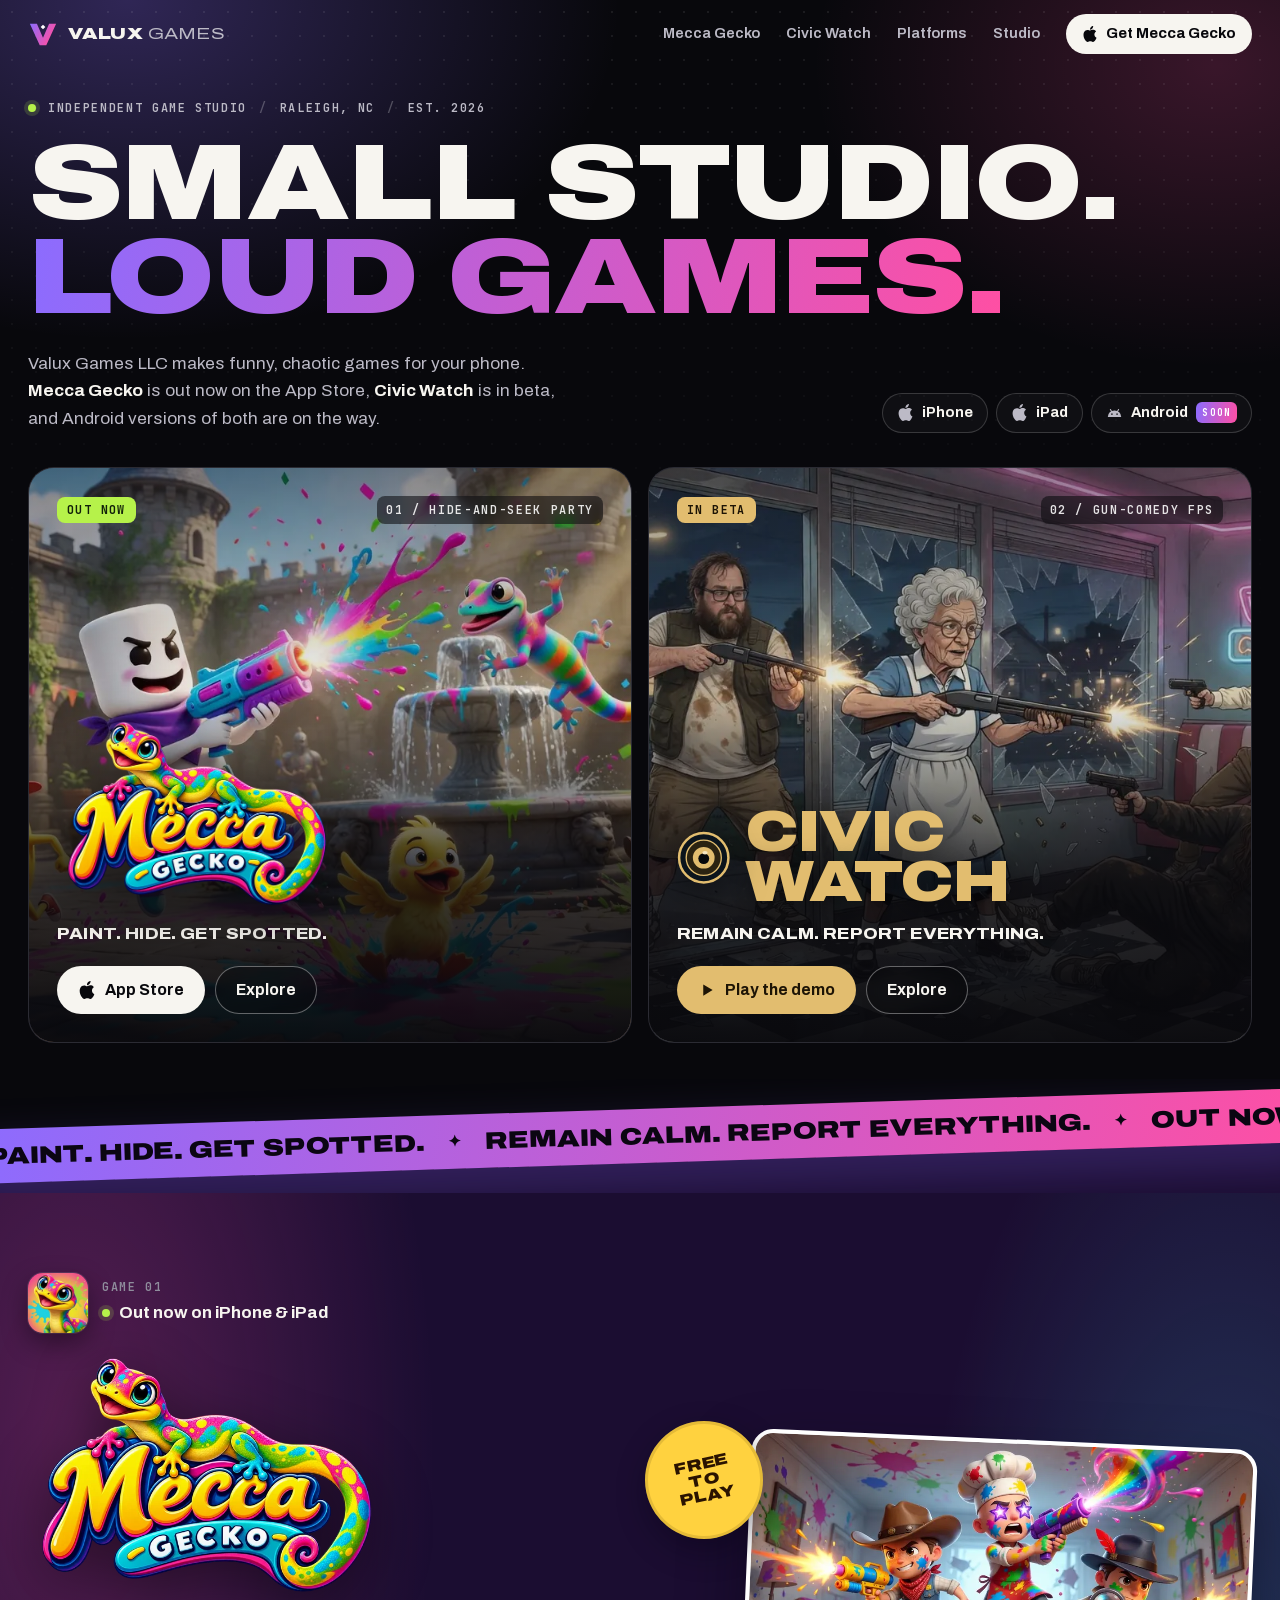
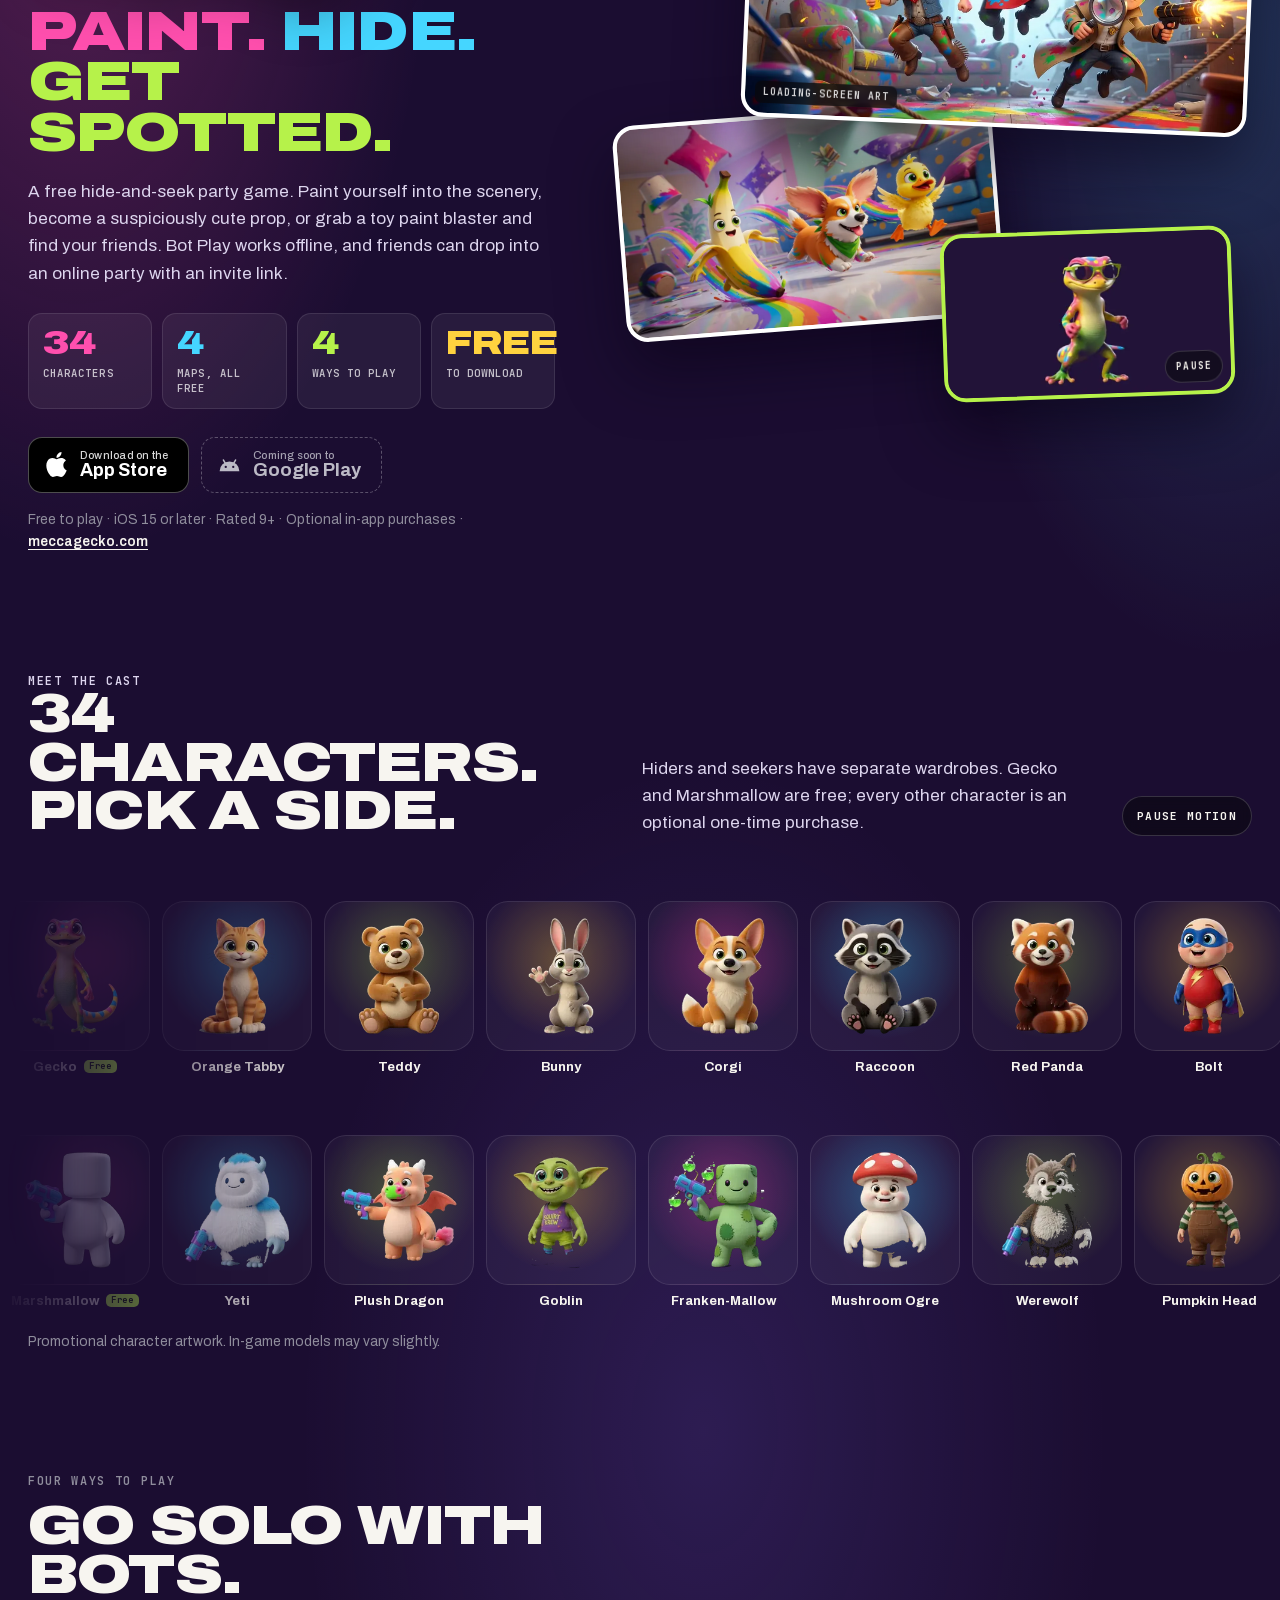
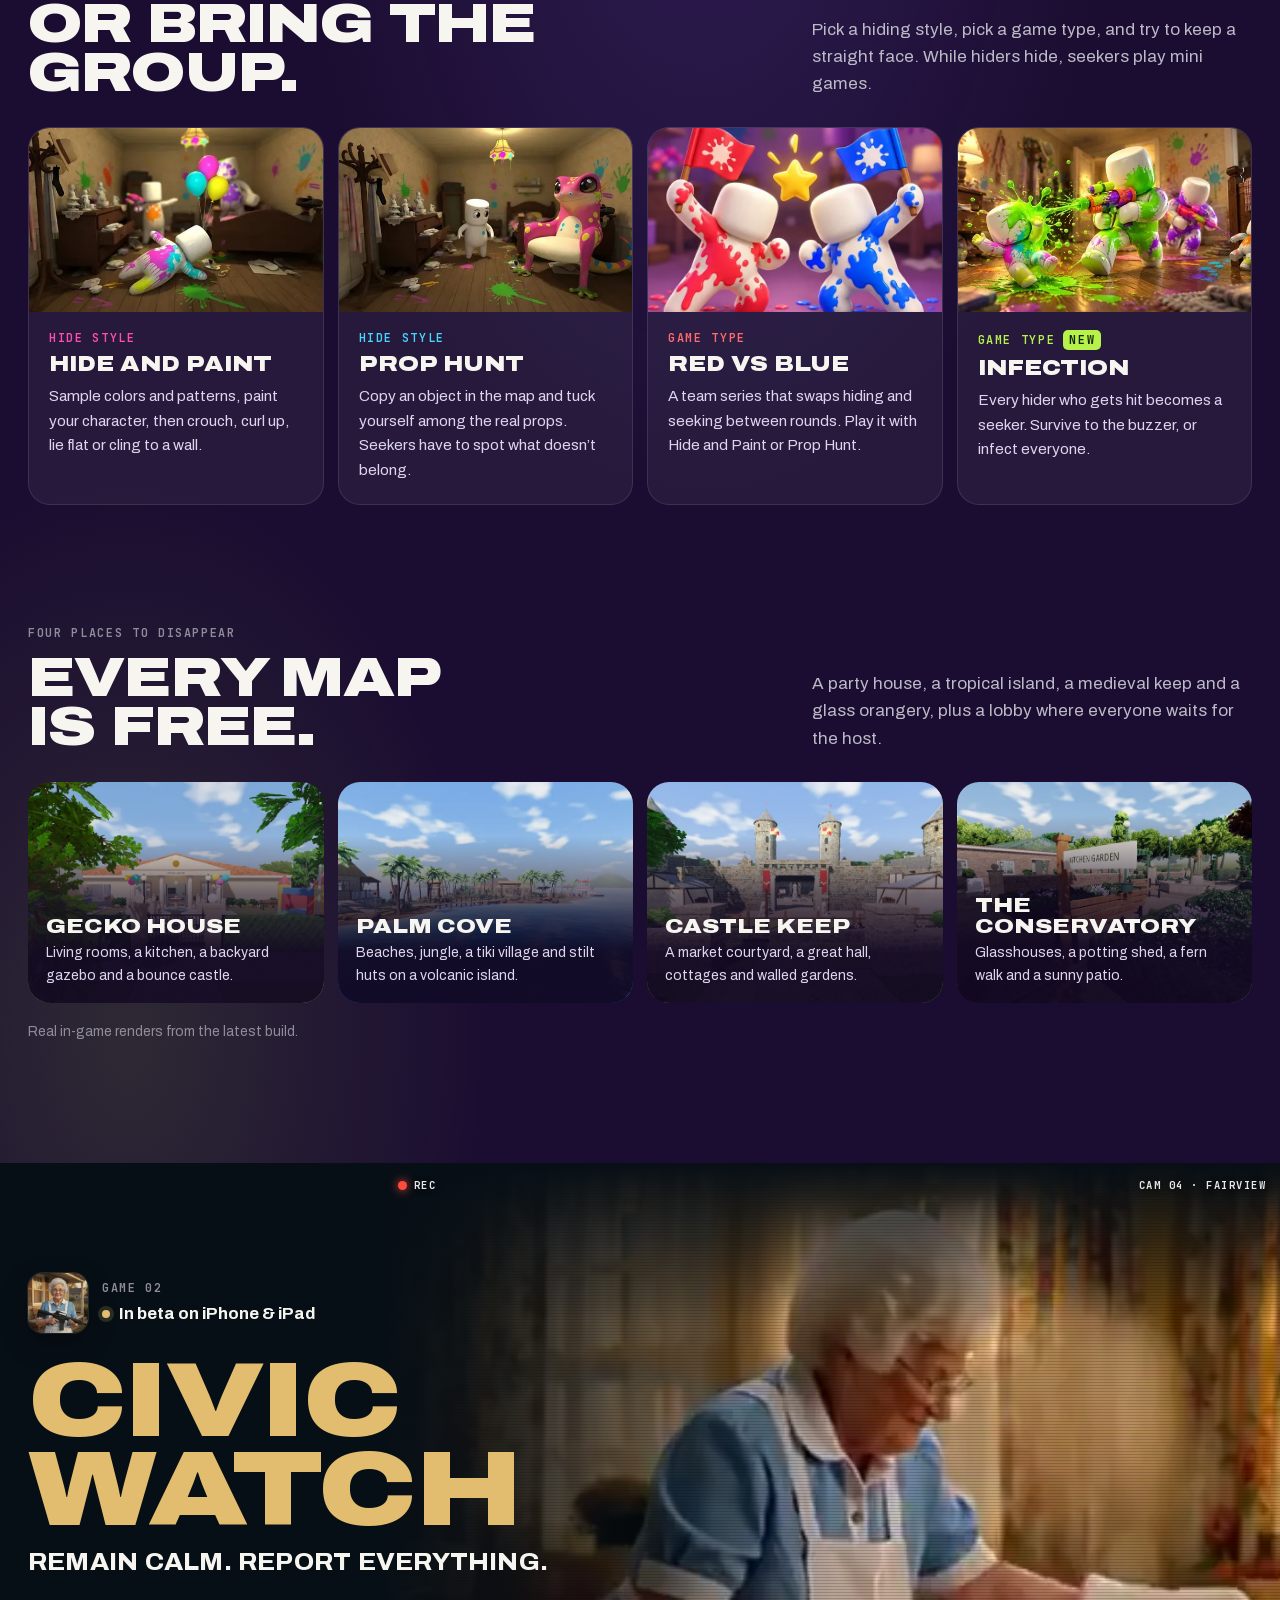
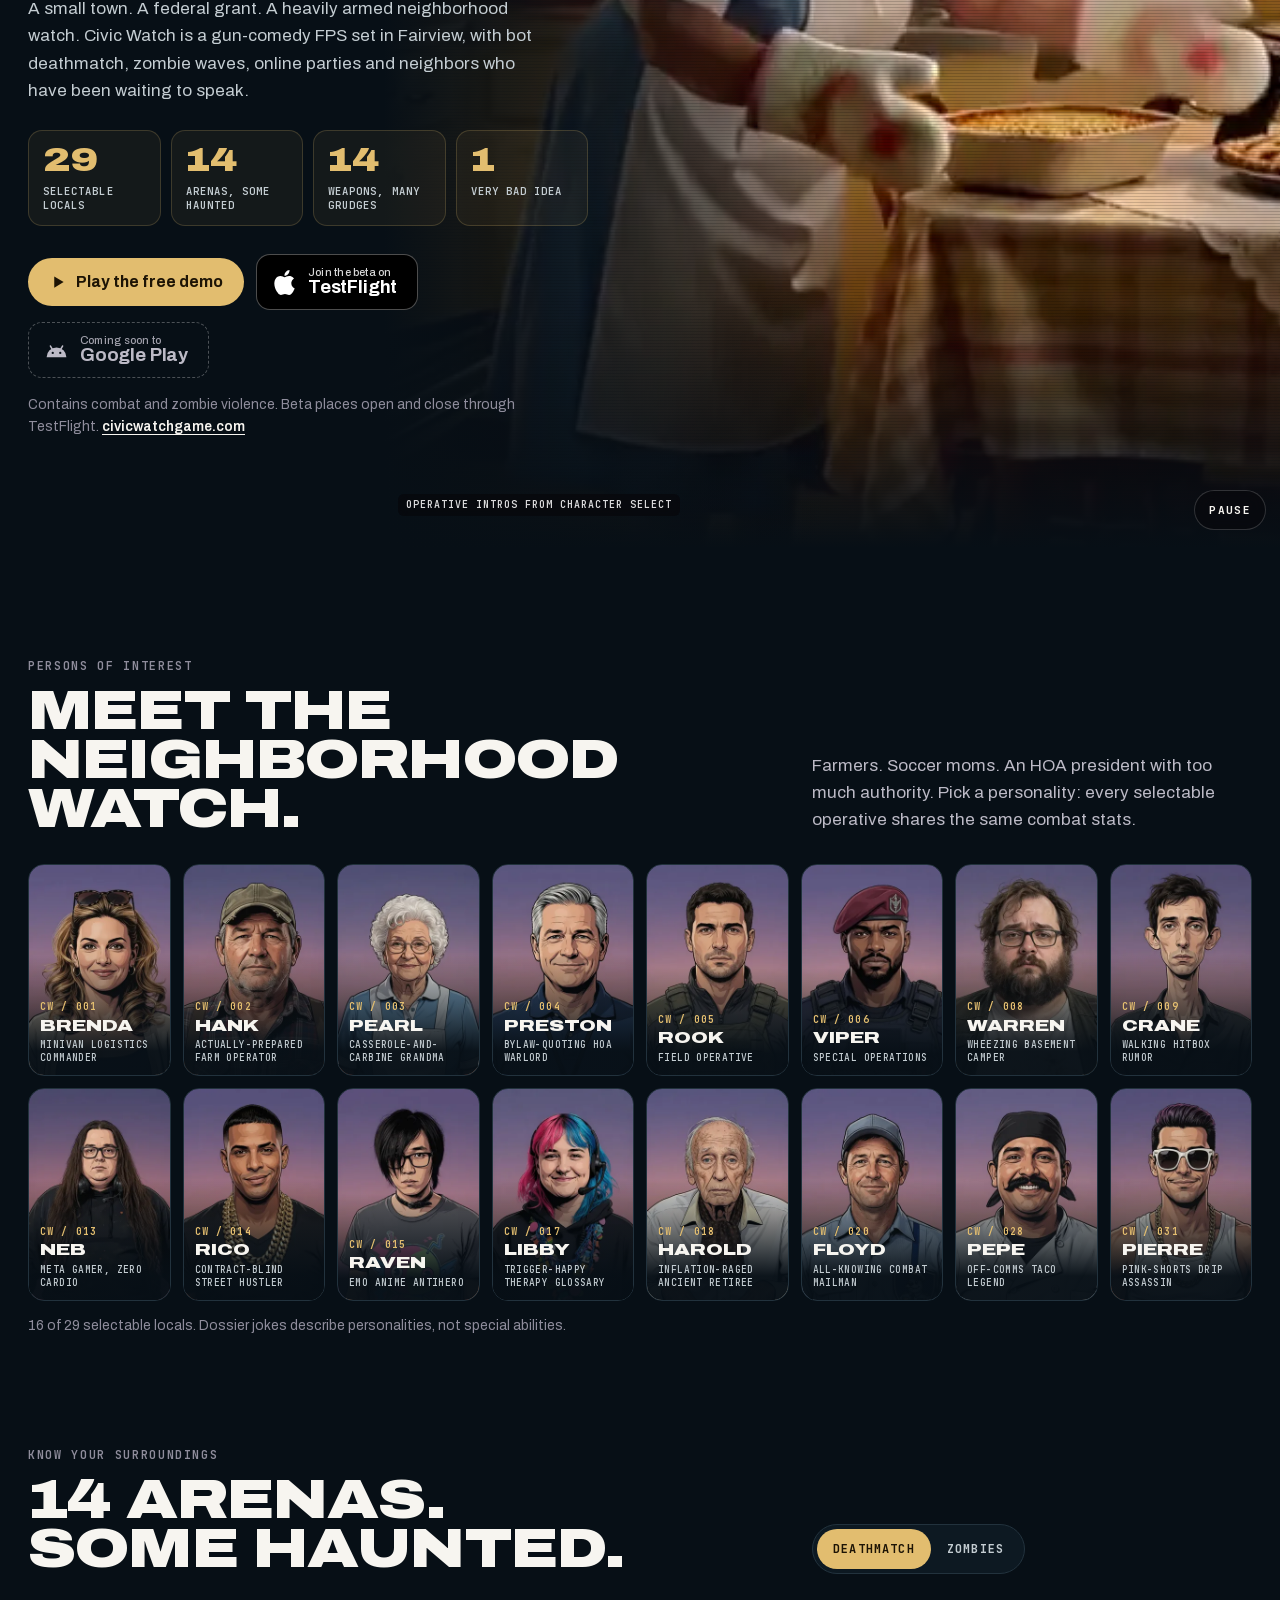
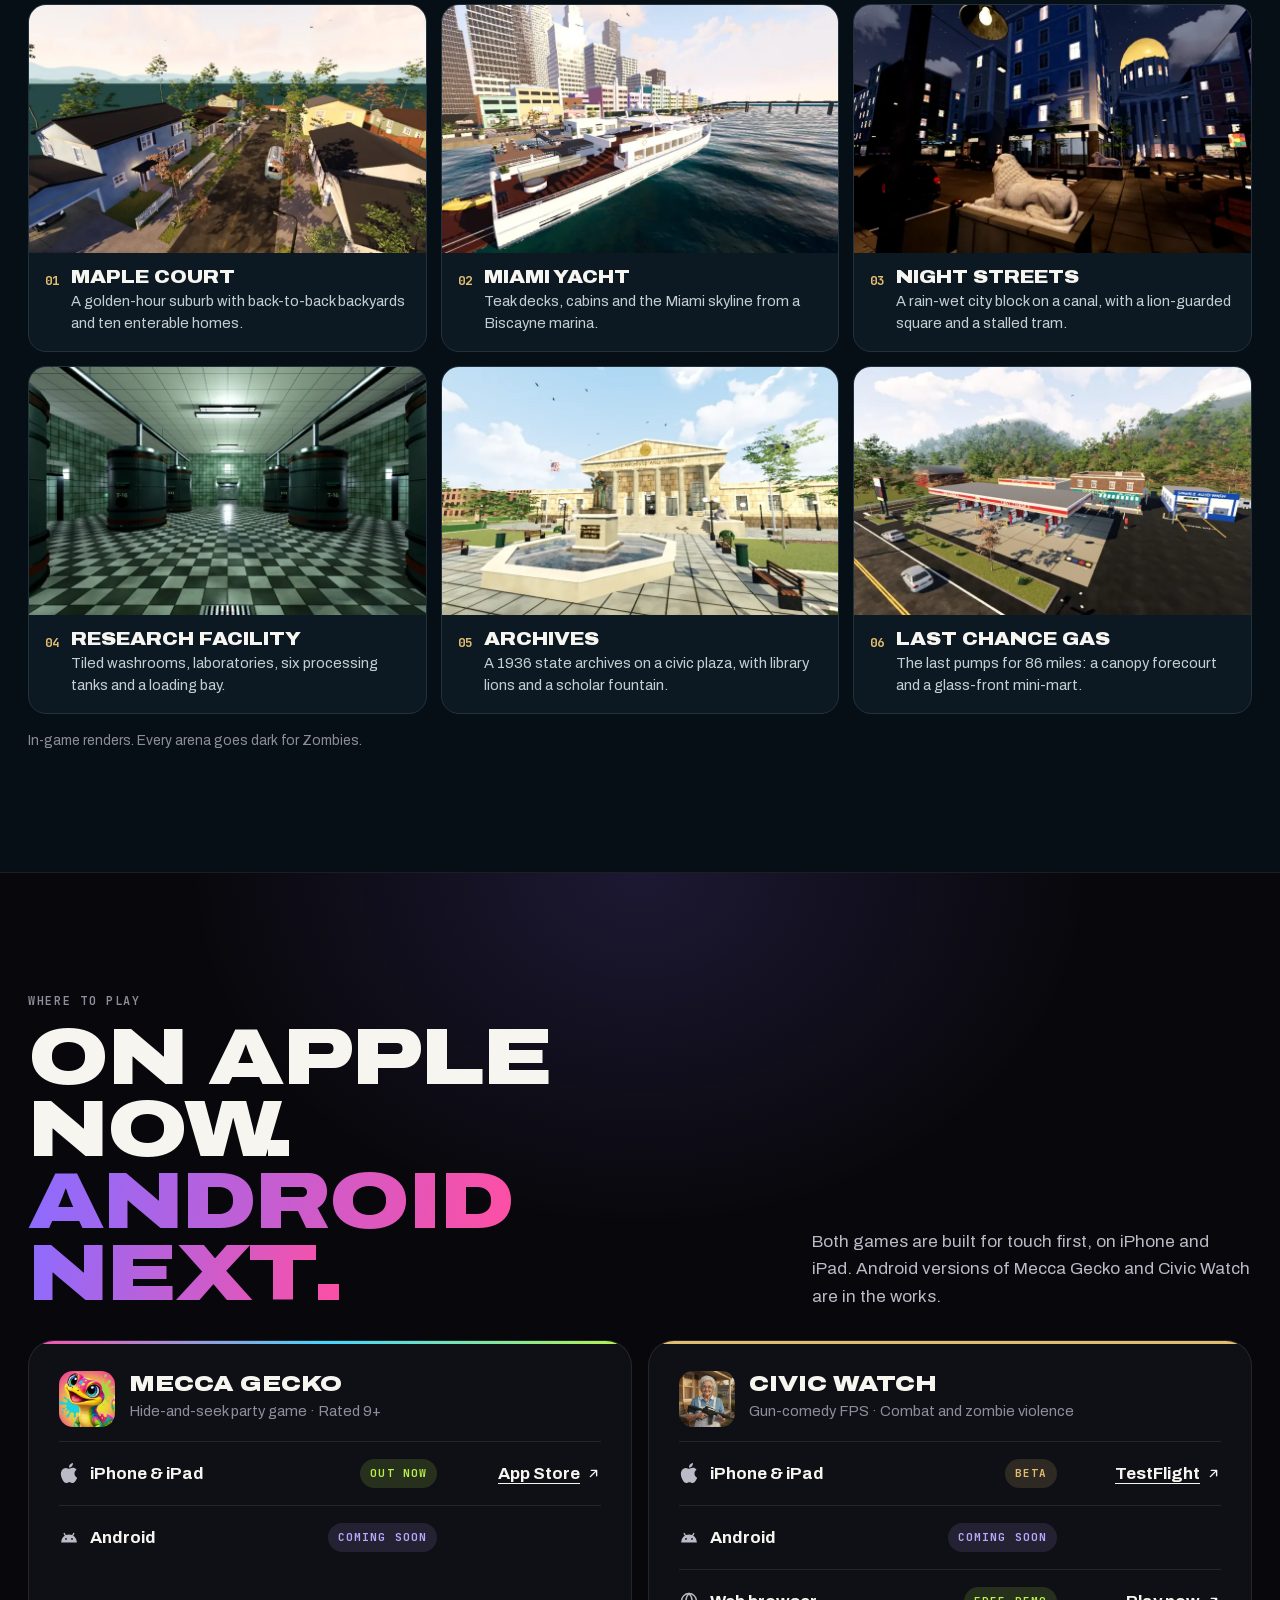
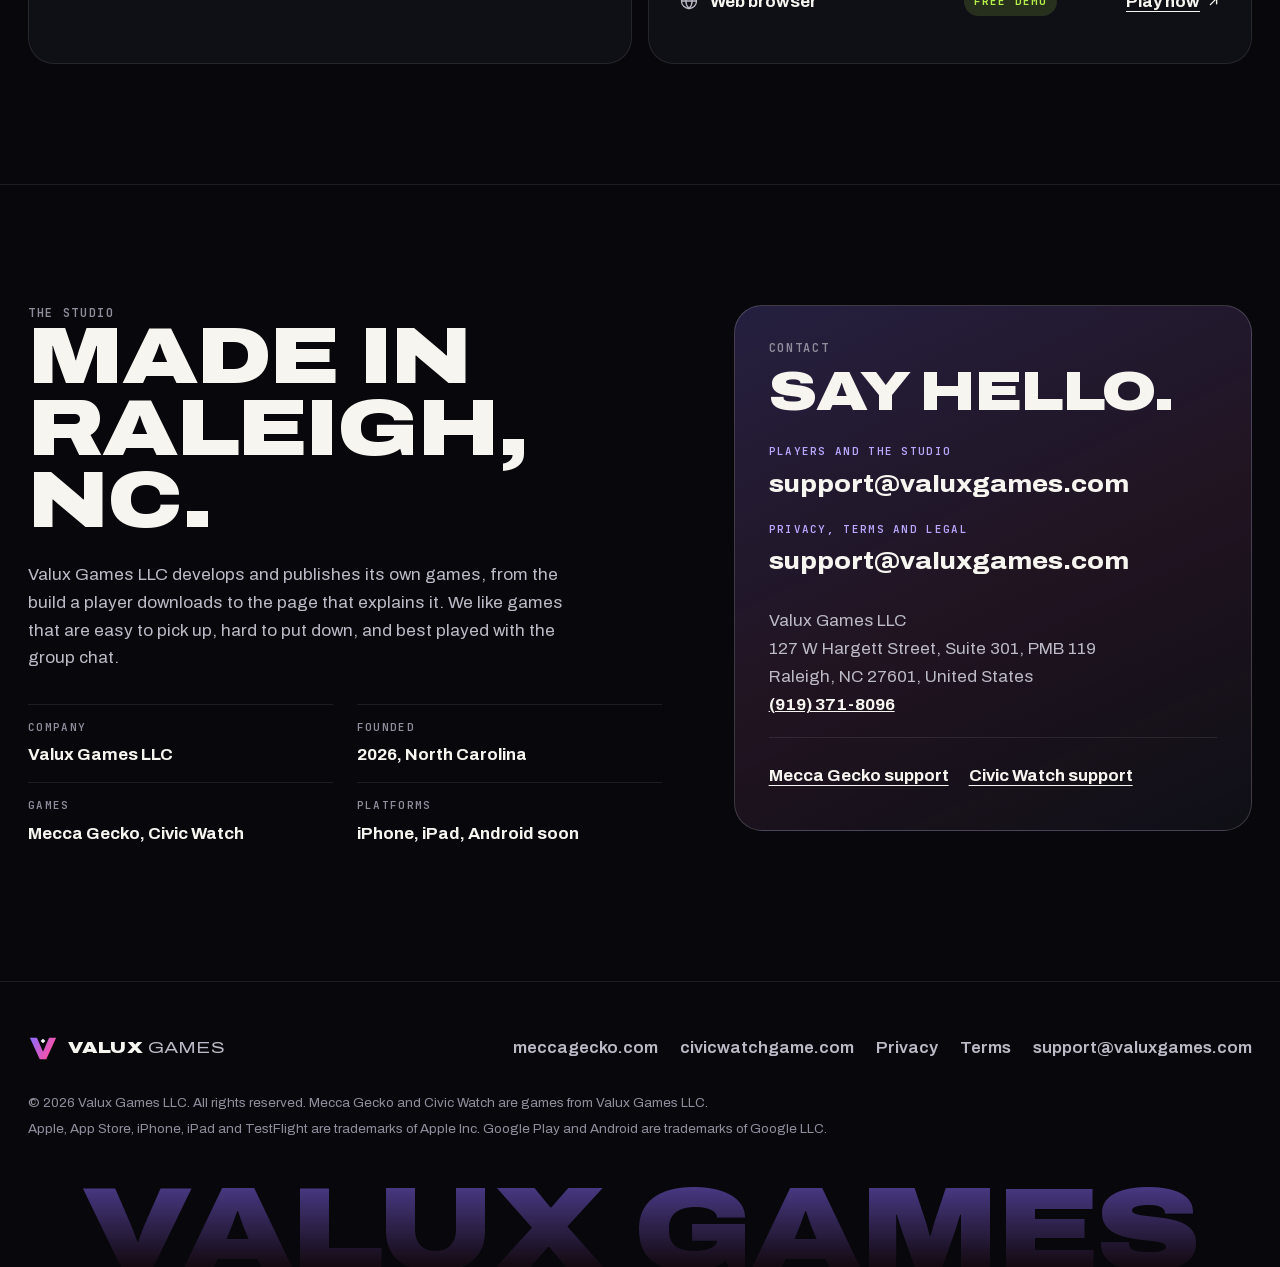
==== index.html @ 7c9d28bb "Add Google Analytics and update the privacy notice. Every page loads the Google tag (G-8QK7CXD707) n" ====
<!DOCTYPE html>
<html lang="en">
<head>
  <meta charset="utf-8">
  <!-- Google tag (gtag.js) -->
  <script async src="https://www.googletagmanager.com/gtag/js?id=G-8QK7CXD707"></script>
  <script>
    window.dataLayer = window.dataLayer || [];
    function gtag(){dataLayer.push(arguments);}
    gtag('js', new Date());

    gtag('config', 'G-8QK7CXD707');
  </script>
  <meta name="viewport" content="width=device-width, initial-scale=1, viewport-fit=cover">
  <meta name="theme-color" content="#08080c">
  <meta name="color-scheme" content="dark">
  <title>Valux Games — Independent mobile game studio</title>
  <meta name="description" content="Valux Games LLC is an independent mobile game studio in Raleigh, North Carolina. Mecca Gecko is out now on the App Store, Civic Watch is in beta, and Android versions are on the way.">
  <link rel="canonical" href="https://valuxgames.com/">
  <link rel="icon" href="favicon.svg" type="image/svg+xml">
  <link rel="icon" href="icon.png" type="image/png" sizes="32x32">
  <link rel="apple-touch-icon" href="apple-touch-icon.png">
  <link rel="preload" href="assets/fonts/archivo-var.woff2" as="font" type="font/woff2" crossorigin>
  <link rel="preload" href="assets/mecca/key.webp" as="image">
  <link rel="preload" href="assets/civic/key.webp" as="image">
  <link rel="stylesheet" href="css/site.css?v=20260930">
  <meta property="og:type" content="website">
  <meta property="og:site_name" content="Valux Games">
  <meta property="og:title" content="Valux Games — Small studio. Loud games.">
  <meta property="og:description" content="The studio behind Mecca Gecko and Civic Watch. Independent, based in Raleigh, North Carolina.">
  <meta property="og:url" content="https://valuxgames.com/">
  <meta property="og:image" content="https://valuxgames.com/assets/og.jpg">
  <meta property="og:image:width" content="1200">
  <meta property="og:image:height" content="630">
  <meta name="twitter:card" content="summary_large_image">
  <script type="application/ld+json">
  {
    "@context": "https://schema.org",
    "@graph": [
      {
        "@type": "Organization",
        "@id": "https://valuxgames.com/#studio",
        "name": "Valux Games LLC",
        "alternateName": "Valux Games",
        "url": "https://valuxgames.com/",
        "logo": "https://valuxgames.com/assets/icon-512.png",
        "foundingDate": "2026",
        "telephone": "+1-919-371-8096",
        "email": "support@valuxgames.com",
        "contactPoint": [
          {
            "@type": "ContactPoint",
            "contactType": "customer support",
            "email": "support@valuxgames.com",
            "url": "https://valuxgames.com/#contact"
          },
          {
            "@type": "ContactPoint",
            "contactType": "legal",
            "email": "support@valuxgames.com",
            "url": "https://valuxgames.com/privacy.html"
          }
        ],
        "address": {
          "@type": "PostalAddress",
          "streetAddress": "127 W Hargett St, Ste 301, PMB 119",
          "addressLocality": "Raleigh",
          "addressRegion": "NC",
          "postalCode": "27601",
          "addressCountry": "US"
        }
      },
      {
        "@type": "VideoGame",
        "name": "Mecca Gecko",
        "url": "https://www.meccagecko.com/",
        "sameAs": "https://apps.apple.com/us/app/mecca-gecko/id6801449754",
        "image": "https://valuxgames.com/assets/mecca/key.webp",
        "author": { "@id": "https://valuxgames.com/#studio" },
        "publisher": { "@id": "https://valuxgames.com/#studio" },
        "gamePlatform": "iOS",
        "contentRating": "9+"
      },
      {
        "@type": "VideoGame",
        "name": "Civic Watch",
        "url": "https://civicwatchgame.com/",
        "image": "https://valuxgames.com/assets/civic/key.webp",
        "author": { "@id": "https://valuxgames.com/#studio" },
        "publisher": { "@id": "https://valuxgames.com/#studio" },
        "gamePlatform": ["Web Browser", "iOS"]
      }
    ]
  }
  </script>
  <script>document.documentElement.classList.add("js")</script>
</head>
<body>
  <svg class="icon-sprite" aria-hidden="true" focusable="false">
    <defs>
      <linearGradient id="vx-grad" x1="0" y1="0" x2="1" y2=".45">
        <stop offset="0" stop-color="#8b6cff"/>
        <stop offset="1" stop-color="#ff4fa3"/>
      </linearGradient>
    </defs>
    <symbol id="i-valux" viewBox="0 0 64 64">
      <path d="M4 10h15l13 30 13-30h15L39 56H25z" fill="url(#vx-grad)"/>
      <path d="M32 12l5 5-5 5-5-5z" fill="#fff"/>
    </symbol>
    <symbol id="i-civic" viewBox="0 0 64 64">
      <circle cx="32" cy="32" r="29.5" fill="#0b141c" stroke="#e2bd6f" stroke-width="3"/>
      <circle cx="32" cy="32" r="21" fill="#2b2311" stroke="#e2bd6f" stroke-width="1.6"/>
      <circle cx="32" cy="32" r="13" fill="#e2bd6f"/>
      <circle cx="32" cy="33" r="6.5" fill="#05080b"/>
      <ellipse cx="33.5" cy="26" rx="3.2" ry="2.1" fill="#f6e7c1"/>
    </symbol>
    <symbol id="i-apple" viewBox="0 0 24 24">
      <path fill="currentColor" d="M12.152 6.896c-.948 0-2.415-1.078-3.96-1.04-2.04.027-3.91 1.183-4.961 3.014-2.117 3.675-.546 9.103 1.519 12.09 1.013 1.454 2.208 3.09 3.792 3.039 1.52-.065 2.09-.987 3.935-.987 1.831 0 2.35.987 3.96.948 1.637-.026 2.676-1.48 3.676-2.948 1.156-1.688 1.636-3.325 1.662-3.415-.039-.013-3.182-1.221-3.22-4.857-.026-3.04 2.48-4.494 2.597-4.559-1.429-2.09-3.623-2.324-4.39-2.376-2-.156-3.675 1.09-4.61 1.09zM15.53 3.83c.843-1.012 1.4-2.427 1.245-3.83-1.207.052-2.662.805-3.532 1.818-.78.896-1.454 2.338-1.273 3.714 1.338.104 2.715-.688 3.559-1.701"/>
    </symbol>
    <symbol id="i-android" viewBox="0 0 24 24">
      <path d="M7.9 10.6 6.2 7.7M16.1 10.6l1.7-2.9" fill="none" stroke="currentColor" stroke-width="1.5" stroke-linecap="round"/>
      <path fill="currentColor" fill-rule="evenodd" d="M2.5 18.5a9.5 9.5 0 0 1 19 0zM8.4 13.2a1.1 1.1 0 1 0 0 2.2 1.1 1.1 0 0 0 0-2.2zm7.2 0a1.1 1.1 0 1 0 0 2.2 1.1 1.1 0 0 0 0-2.2z"/>
    </symbol>
    <symbol id="i-globe" viewBox="0 0 24 24">
      <g fill="none" stroke="currentColor" stroke-width="1.6"><circle cx="12" cy="12" r="9"/><path d="M3 12h18M12 3c2.6 2.6 3.8 5.6 3.8 9s-1.2 6.4-3.8 9c-2.6-2.6-3.8-5.6-3.8-9S9.4 5.6 12 3z"/></g>
    </symbol>
    <symbol id="i-arrow" viewBox="0 0 24 24">
      <path d="M7 17 17 7M8.5 7H17v8.5" fill="none" stroke="currentColor" stroke-width="2.2" stroke-linecap="round" stroke-linejoin="round"/>
    </symbol>
    <symbol id="i-play" viewBox="0 0 24 24">
      <path fill="currentColor" d="M7 4.5v15l12.5-7.5z"/>
    </symbol>
  </svg>

  <a class="skip-link" href="#main">Skip to content</a>

  <header class="site-header" data-header>
    <div class="wrap header-inner">
      <a class="brand" href="./" aria-label="Valux Games home">
        <svg class="brand-mark" aria-hidden="true"><use href="#i-valux"/></svg>
        <span class="brand-word">Valux <span>Games</span></span>
      </a>
      <button class="nav-toggle" type="button" aria-expanded="false" aria-controls="site-nav">
        <span class="nav-toggle-bars" aria-hidden="true"></span>
        <span class="nav-toggle-label">Menu</span>
      </button>
      <nav id="site-nav" class="site-nav" aria-label="Primary">
        <a href="#mecca-gecko">Mecca Gecko</a>
        <a href="#civic-watch">Civic Watch</a>
        <a href="#platforms">Platforms</a>
        <a href="#studio">Studio</a>
        <a class="nav-cta" href="https://apps.apple.com/us/app/mecca-gecko/id6801449754"><svg aria-hidden="true"><use href="#i-apple"/></svg>Get Mecca Gecko</a>
      </nav>
    </div>
  </header>

  <main id="main">
    <section class="hero" aria-labelledby="hero-title">
      <div class="wrap">
        <p class="hud hero-hud"><span class="dot"></span>Independent game studio <span class="sep">/</span> Raleigh, NC <span class="sep sm-hide">/</span> <span class="sm-hide">Est. 2026</span></p>
        <h1 id="hero-title" class="display hero-title">Small studio.<br><span class="grad-text">Loud games.</span></h1>
        <div class="hero-sub">
          <p class="lede">Valux Games LLC makes funny, chaotic games for your phone. <strong>Mecca Gecko</strong> is out now on the App Store, <strong>Civic Watch</strong> is in beta, and Android versions of both are on the way.</p>
          <ul class="platform-chips" aria-label="Platforms">
            <li><svg aria-hidden="true"><use href="#i-apple"/></svg>iPhone</li>
            <li><svg aria-hidden="true"><use href="#i-apple"/></svg>iPad</li>
            <li><svg aria-hidden="true"><use href="#i-android"/></svg>Android <small>Soon</small></li>
          </ul>
        </div>

        <h2 class="sr-only">Our games</h2>
        <div class="picks">
          <article class="pick pick-mecca" aria-labelledby="pick-mecca-title">
            <img class="pick-art" src="assets/mecca/key.webp" alt="" width="1280" height="720" fetchpriority="high">
            <span class="pick-corners" aria-hidden="true"></span>
            <div class="pick-top">
              <span class="tag tag-live">Out now</span>
              <span class="hud">01 / Hide-and-seek party</span>
            </div>
            <div class="pick-body">
              <h3 id="pick-mecca-title" class="pick-title"><img src="assets/mecca/logo.webp" alt="Mecca Gecko" width="640" height="427"></h3>
              <p class="pick-line">Paint. Hide. Get spotted.</p>
              <div class="pick-actions">
                <a class="btn btn-light" href="https://apps.apple.com/us/app/mecca-gecko/id6801449754"><svg aria-hidden="true"><use href="#i-apple"/></svg>App Store</a>
                <a class="btn btn-ghost" href="#mecca-gecko">Explore</a>
              </div>
            </div>
          </article>

          <article class="pick pick-civic" aria-labelledby="pick-civic-title">
            <img class="pick-art" src="assets/civic/key.webp" alt="" width="1280" height="720" fetchpriority="high">
            <span class="pick-corners" aria-hidden="true"></span>
            <div class="pick-top">
              <span class="tag tag-beta">In beta</span>
              <span class="hud">02 / Gun-comedy FPS</span>
            </div>
            <div class="pick-body">
              <h3 id="pick-civic-title" class="pick-title display civic-mark"><svg aria-hidden="true"><use href="#i-civic"/></svg>Civic<br>Watch</h3>
              <p class="pick-line">Remain calm. Report everything.</p>
              <div class="pick-actions">
                <a class="btn btn-gold" href="https://civicwatchgame.com/play/"><svg aria-hidden="true"><use href="#i-play"/></svg>Play the demo</a>
                <a class="btn btn-ghost" href="#civic-watch">Explore</a>
              </div>
            </div>
          </article>
        </div>
      </div>
    </section>

    <div class="ticker" aria-hidden="true">
      <div class="ticker-band">
        <div class="ticker-track">
          <div class="ticker-group">
            <span>Paint. Hide. Get spotted.</span><b>✦</b>
            <span>Remain calm. Report everything.</span><b>✦</b>
            <span>Out now on the App Store</span><b>✦</b>
            <span>Android on the way</span><b>✦</b>
            <span>Made in Raleigh</span><b>✦</b>
          </div>
          <div class="ticker-group">
            <span>Paint. Hide. Get spotted.</span><b>✦</b>
            <span>Remain calm. Report everything.</span><b>✦</b>
            <span>Out now on the App Store</span><b>✦</b>
            <span>Android on the way</span><b>✦</b>
            <span>Made in Raleigh</span><b>✦</b>
          </div>
        </div>
      </div>
    </div>

    <section class="game game-mecca" id="mecca-gecko" aria-labelledby="mecca-title">
      <div class="wrap game-intro">
        <div class="game-copy" data-reveal>
          <div class="game-id">
            <img class="app-icon" src="assets/mecca/icon.webp" width="160" height="160" alt="" loading="lazy">
            <div>
              <p class="hud">Game 01</p>
              <p class="status"><span class="dot"></span>Out now on iPhone &amp; iPad</p>
            </div>
          </div>
          <h2 id="mecca-title" class="game-logo"><img src="assets/mecca/logo.webp" alt="Mecca Gecko" width="640" height="427" loading="lazy"></h2>
          <p class="display slogan"><span class="c-pink">Paint.</span> <span class="c-cyan">Hide.</span><br><span class="c-lime">Get spotted.</span></p>
          <p class="game-text">A free hide-and-seek party game. Paint yourself into the scenery, become a suspiciously cute prop, or grab a toy paint blaster and find your friends. Bot Play works offline, and friends can drop into an online party with an invite link.</p>
          <dl class="stats">
            <div><dt>Characters</dt><dd>34</dd></div>
            <div><dt>Maps, all free</dt><dd>4</dd></div>
            <div><dt>Ways to play</dt><dd>4</dd></div>
            <div><dt>To download</dt><dd>Free</dd></div>
          </dl>
          <div class="store-row">
            <a class="store-btn" href="https://apps.apple.com/us/app/mecca-gecko/id6801449754"><svg aria-hidden="true"><use href="#i-apple"/></svg><span><small>Download on the</small>App Store</span></a>
            <span class="store-btn is-soon"><svg aria-hidden="true"><use href="#i-android"/></svg><span><small>Coming soon to</small>Google Play</span></span>
          </div>
          <p class="fine">Free to play · iOS 15 or later · Rated 9+ · Optional in-app purchases · <a href="https://www.meccagecko.com/">meccagecko.com</a></p>
        </div>

        <div class="mecca-stage" data-reveal>
          <figure class="poster poster-a">
            <img src="assets/mecca/art-seeker-squad.webp" alt="Chef, Cowboy and Detective charge through a paint-splattered room with toy paint blasters" width="960" height="540" loading="lazy">
            <figcaption class="art-note">Loading-screen art</figcaption>
          </figure>
          <figure class="poster poster-b">
            <img src="assets/mecca/art-hider-run.webp" alt="Banana, Corgi and Duck run from a rainbow paint trail" width="960" height="540" loading="lazy">
          </figure>
          <div class="dance-card" data-video>
            <video muted loop playsinline preload="none" poster="assets/mecca/gecko-dance.webp" width="720" height="406" aria-label="Gecko dancing in sunglasses">
              <source src="assets/mecca/gecko-dance.mp4" type="video/mp4">
            </video>
            <button class="motion-btn" type="button" data-video-toggle>Pause</button>
          </div>
          <p class="sticker" aria-hidden="true">Free<br>to<br>play</p>
        </div>
      </div>

      <div class="roster" aria-labelledby="roster-title">
        <div class="wrap roster-head">
          <div>
            <p class="hud">Meet the cast</p>
            <h3 id="roster-title" class="h3">34 characters.<br>Pick a side.</h3>
          </div>
          <p>Hiders and seekers have separate wardrobes. Gecko and Marshmallow are free; every other character is an optional one-time purchase.</p>
          <button class="motion-btn" type="button" data-marquee-toggle aria-controls="mecca-roster">Pause motion</button>
        </div>
        <div class="marquee" id="mecca-roster">
          <div>
            <div class="wrap"><p class="hud lane-label">Hiders <b>22</b></p></div>
            <div class="marquee-lane lane-hiders">
              <div class="marquee-row">
                <ul class="marquee-list">
                  <li class="char"><img src="assets/mecca/chars/gecko.webp" alt="" width="220" height="220" loading="lazy"><span>Gecko <em>Free</em></span></li>
                  <li class="char"><img src="assets/mecca/chars/cat.webp" alt="" width="220" height="220" loading="lazy"><span>Orange Tabby</span></li>
                  <li class="char"><img src="assets/mecca/chars/teddy.webp" alt="" width="220" height="220" loading="lazy"><span>Teddy</span></li>
                  <li class="char"><img src="assets/mecca/chars/bunny.webp" alt="" width="220" height="220" loading="lazy"><span>Bunny</span></li>
                  <li class="char"><img src="assets/mecca/chars/corgi.webp" alt="" width="220" height="220" loading="lazy"><span>Corgi</span></li>
                  <li class="char"><img src="assets/mecca/chars/raccoon.webp" alt="" width="220" height="220" loading="lazy"><span>Raccoon</span></li>
                  <li class="char"><img src="assets/mecca/chars/red-panda.webp" alt="" width="220" height="220" loading="lazy"><span>Red Panda</span></li>
                  <li class="char"><img src="assets/mecca/chars/bolt.webp" alt="" width="220" height="220" loading="lazy"><span>Bolt</span></li>
                  <li class="char"><img src="assets/mecca/chars/nova.webp" alt="" width="220" height="220" loading="lazy"><span>Nova</span></li>
                  <li class="char"><img src="assets/mecca/chars/bloom.webp" alt="" width="220" height="220" loading="lazy"><span>Bloom</span></li>
                  <li class="char"><img src="assets/mecca/chars/duck.webp" alt="" width="220" height="220" loading="lazy"><span>Duck</span></li>
                  <li class="char"><img src="assets/mecca/chars/chicken.webp" alt="" width="220" height="220" loading="lazy"><span>Chicken</span></li>
                  <li class="char"><img src="assets/mecca/chars/sloth.webp" alt="" width="220" height="220" loading="lazy"><span>Sloth</span></li>
                  <li class="char"><img src="assets/mecca/chars/pig.webp" alt="" width="220" height="220" loading="lazy"><span>Pig</span></li>
                  <li class="char"><img src="assets/mecca/chars/banana.webp" alt="" width="220" height="220" loading="lazy"><span>Banana</span></li>
                  <li class="char"><img src="assets/mecca/chars/meowscles.webp" alt="" width="220" height="220" loading="lazy"><span>MuscleMeow</span></li>
                  <li class="char"><img src="assets/mecca/chars/capybara.webp" alt="" width="220" height="220" loading="lazy"><span>Capybara</span></li>
                  <li class="char"><img src="assets/mecca/chars/axolotl.webp" alt="" width="220" height="220" loading="lazy"><span>Axolotl</span></li>
                  <li class="char"><img src="assets/mecca/chars/bunnyscles.webp" alt="" width="220" height="220" loading="lazy"><span>Bunnyscles</span></li>
                  <li class="char"><img src="assets/mecca/chars/corgscles.webp" alt="" width="220" height="220" loading="lazy"><span>Corgscles</span></li>
                  <li class="char"><img src="assets/mecca/chars/duckscles.webp" alt="" width="220" height="220" loading="lazy"><span>Duckscles</span></li>
                  <li class="char"><img src="assets/mecca/chars/bearscles.webp" alt="" width="220" height="220" loading="lazy"><span>Bearscles</span></li>
                </ul>
                <ul class="marquee-list" aria-hidden="true">
                  <li class="char"><img src="assets/mecca/chars/gecko.webp" alt="" width="220" height="220" loading="lazy"><span>Gecko <em>Free</em></span></li>
                  <li class="char"><img src="assets/mecca/chars/cat.webp" alt="" width="220" height="220" loading="lazy"><span>Orange Tabby</span></li>
                  <li class="char"><img src="assets/mecca/chars/teddy.webp" alt="" width="220" height="220" loading="lazy"><span>Teddy</span></li>
                  <li class="char"><img src="assets/mecca/chars/bunny.webp" alt="" width="220" height="220" loading="lazy"><span>Bunny</span></li>
                  <li class="char"><img src="assets/mecca/chars/corgi.webp" alt="" width="220" height="220" loading="lazy"><span>Corgi</span></li>
                  <li class="char"><img src="assets/mecca/chars/raccoon.webp" alt="" width="220" height="220" loading="lazy"><span>Raccoon</span></li>
                  <li class="char"><img src="assets/mecca/chars/red-panda.webp" alt="" width="220" height="220" loading="lazy"><span>Red Panda</span></li>
                  <li class="char"><img src="assets/mecca/chars/bolt.webp" alt="" width="220" height="220" loading="lazy"><span>Bolt</span></li>
                  <li class="char"><img src="assets/mecca/chars/nova.webp" alt="" width="220" height="220" loading="lazy"><span>Nova</span></li>
                  <li class="char"><img src="assets/mecca/chars/bloom.webp" alt="" width="220" height="220" loading="lazy"><span>Bloom</span></li>
                  <li class="char"><img src="assets/mecca/chars/duck.webp" alt="" width="220" height="220" loading="lazy"><span>Duck</span></li>
                  <li class="char"><img src="assets/mecca/chars/chicken.webp" alt="" width="220" height="220" loading="lazy"><span>Chicken</span></li>
                  <li class="char"><img src="assets/mecca/chars/sloth.webp" alt="" width="220" height="220" loading="lazy"><span>Sloth</span></li>
                  <li class="char"><img src="assets/mecca/chars/pig.webp" alt="" width="220" height="220" loading="lazy"><span>Pig</span></li>
                  <li class="char"><img src="assets/mecca/chars/banana.webp" alt="" width="220" height="220" loading="lazy"><span>Banana</span></li>
                  <li class="char"><img src="assets/mecca/chars/meowscles.webp" alt="" width="220" height="220" loading="lazy"><span>MuscleMeow</span></li>
                  <li class="char"><img src="assets/mecca/chars/capybara.webp" alt="" width="220" height="220" loading="lazy"><span>Capybara</span></li>
                  <li class="char"><img src="assets/mecca/chars/axolotl.webp" alt="" width="220" height="220" loading="lazy"><span>Axolotl</span></li>
                  <li class="char"><img src="assets/mecca/chars/bunnyscles.webp" alt="" width="220" height="220" loading="lazy"><span>Bunnyscles</span></li>
                  <li class="char"><img src="assets/mecca/chars/corgscles.webp" alt="" width="220" height="220" loading="lazy"><span>Corgscles</span></li>
                  <li class="char"><img src="assets/mecca/chars/duckscles.webp" alt="" width="220" height="220" loading="lazy"><span>Duckscles</span></li>
                  <li class="char"><img src="assets/mecca/chars/bearscles.webp" alt="" width="220" height="220" loading="lazy"><span>Bearscles</span></li>
                </ul>
              </div>
            </div>
          </div>
          <div>
            <div class="wrap"><p class="hud lane-label">Seekers <b>12</b></p></div>
            <div class="marquee-lane lane-seekers">
              <div class="marquee-row">
                <ul class="marquee-list">
                  <li class="char"><img src="assets/mecca/chars/glowkin.webp" alt="" width="220" height="220" loading="lazy"><span>Marshmallow <em>Free</em></span></li>
                  <li class="char"><img src="assets/mecca/chars/yeti.webp" alt="" width="220" height="220" loading="lazy"><span>Yeti</span></li>
                  <li class="char"><img src="assets/mecca/chars/plush-dragon.webp" alt="" width="220" height="220" loading="lazy"><span>Plush Dragon</span></li>
                  <li class="char"><img src="assets/mecca/chars/goblin.webp" alt="" width="220" height="220" loading="lazy"><span>Goblin</span></li>
                  <li class="char"><img src="assets/mecca/chars/franken-mallow.webp" alt="" width="220" height="220" loading="lazy"><span>Franken-Mallow</span></li>
                  <li class="char"><img src="assets/mecca/chars/mushroom-ogre.webp" alt="" width="220" height="220" loading="lazy"><span>Mushroom Ogre</span></li>
                  <li class="char"><img src="assets/mecca/chars/werewolf-plush.webp" alt="" width="220" height="220" loading="lazy"><span>Werewolf</span></li>
                  <li class="char"><img src="assets/mecca/chars/pumpkin-head.webp" alt="" width="220" height="220" loading="lazy"><span>Pumpkin Head</span></li>
                  <li class="char"><img src="assets/mecca/chars/chef.webp" alt="" width="220" height="220" loading="lazy"><span>Chef</span></li>
                  <li class="char"><img src="assets/mecca/chars/cowboy.webp" alt="" width="220" height="220" loading="lazy"><span>Cowboy</span></li>
                  <li class="char"><img src="assets/mecca/chars/detective.webp" alt="" width="220" height="220" loading="lazy"><span>Detective</span></li>
                  <li class="char"><img src="assets/mecca/chars/grip-pilot.webp" alt="" width="220" height="220" loading="lazy"><span>Pilot</span></li>
                </ul>
                <ul class="marquee-list" aria-hidden="true">
                  <li class="char"><img src="assets/mecca/chars/glowkin.webp" alt="" width="220" height="220" loading="lazy"><span>Marshmallow <em>Free</em></span></li>
                  <li class="char"><img src="assets/mecca/chars/yeti.webp" alt="" width="220" height="220" loading="lazy"><span>Yeti</span></li>
                  <li class="char"><img src="assets/mecca/chars/plush-dragon.webp" alt="" width="220" height="220" loading="lazy"><span>Plush Dragon</span></li>
                  <li class="char"><img src="assets/mecca/chars/goblin.webp" alt="" width="220" height="220" loading="lazy"><span>Goblin</span></li>
                  <li class="char"><img src="assets/mecca/chars/franken-mallow.webp" alt="" width="220" height="220" loading="lazy"><span>Franken-Mallow</span></li>
                  <li class="char"><img src="assets/mecca/chars/mushroom-ogre.webp" alt="" width="220" height="220" loading="lazy"><span>Mushroom Ogre</span></li>
                  <li class="char"><img src="assets/mecca/chars/werewolf-plush.webp" alt="" width="220" height="220" loading="lazy"><span>Werewolf</span></li>
                  <li class="char"><img src="assets/mecca/chars/pumpkin-head.webp" alt="" width="220" height="220" loading="lazy"><span>Pumpkin Head</span></li>
                  <li class="char"><img src="assets/mecca/chars/chef.webp" alt="" width="220" height="220" loading="lazy"><span>Chef</span></li>
                  <li class="char"><img src="assets/mecca/chars/cowboy.webp" alt="" width="220" height="220" loading="lazy"><span>Cowboy</span></li>
                  <li class="char"><img src="assets/mecca/chars/detective.webp" alt="" width="220" height="220" loading="lazy"><span>Detective</span></li>
                  <li class="char"><img src="assets/mecca/chars/grip-pilot.webp" alt="" width="220" height="220" loading="lazy"><span>Pilot</span></li>
                </ul>
              </div>
            </div>
          </div>
        </div>
        <div class="wrap"><p class="fine">Promotional character artwork. In-game models may vary slightly.</p></div>
      </div>

      <div class="wrap modes">
        <div class="section-head split" data-reveal>
          <div>
            <p class="hud">Four ways to play</p>
            <h3 class="h3">Go solo with bots.<br>Or bring the group.</h3>
          </div>
          <p class="note">Pick a hiding style, pick a game type, and try to keep a straight face. While hiders hide, seekers play mini games.</p>
        </div>
        <ul class="mode-grid">
          <li class="mode mode-paint" data-reveal>
            <img src="assets/mecca/mode-classic.webp" alt="" width="640" height="320" loading="lazy">
            <div class="mode-body">
              <p class="hud">Hide style</p>
              <h4>Hide and Paint</h4>
              <p>Sample colors and patterns, paint your character, then crouch, curl up, lie flat or cling to a wall.</p>
            </div>
          </li>
          <li class="mode mode-props" data-reveal>
            <img src="assets/mecca/mode-props.webp" alt="" width="640" height="360" loading="lazy">
            <div class="mode-body">
              <p class="hud">Hide style</p>
              <h4>Prop Hunt</h4>
              <p>Copy an object in the map and tuck yourself among the real props. Seekers have to spot what doesn’t belong.</p>
            </div>
          </li>
          <li class="mode mode-rvb" data-reveal>
            <img src="assets/mecca/mode-red-blue.webp" alt="" width="640" height="640" loading="lazy">
            <div class="mode-body">
              <p class="hud">Game type</p>
              <h4>Red vs Blue</h4>
              <p>A team series that swaps hiding and seeking between rounds. Play it with Hide and Paint or Prop Hunt.</p>
            </div>
          </li>
          <li class="mode mode-infection" data-reveal>
            <img src="assets/mecca/mode-infection.webp" alt="" width="640" height="320" loading="lazy">
            <div class="mode-body">
              <p class="hud">Game type <em>New</em></p>
              <h4>Infection</h4>
              <p>Every hider who gets hit becomes a seeker. Survive to the buzzer, or infect everyone.</p>
            </div>
          </li>
        </ul>
      </div>

      <div class="wrap maps">
        <div class="section-head split" data-reveal>
          <div>
            <p class="hud">Four places to disappear</p>
            <h3 class="h3">Every map<br>is free.</h3>
          </div>
          <p class="note">A party house, a tropical island, a medieval keep and a glass orangery, plus a lobby where everyone waits for the host.</p>
        </div>
        <ul class="map-grid">
          <li data-reveal>
            <figure class="map">
              <img src="assets/mecca/map-gecko-house.webp" alt="Gecko House front gate and bounce castle" width="900" height="506" loading="lazy">
              <figcaption><strong>Gecko House</strong><span>Living rooms, a kitchen, a backyard gazebo and a bounce castle.</span></figcaption>
            </figure>
          </li>
          <li data-reveal>
            <figure class="map">
              <img src="assets/mecca/map-palm-cove.webp" alt="Palm Cove beach, pier and tiki huts" width="900" height="506" loading="lazy">
              <figcaption><strong>Palm Cove</strong><span>Beaches, jungle, a tiki village and stilt huts on a volcanic island.</span></figcaption>
            </figure>
          </li>
          <li data-reveal>
            <figure class="map">
              <img src="assets/mecca/map-castle-keep.webp" alt="Castle Keep towers and walled courtyard" width="900" height="506" loading="lazy">
              <figcaption><strong>Castle Keep</strong><span>A market courtyard, a great hall, cottages and walled gardens.</span></figcaption>
            </figure>
          </li>
          <li data-reveal>
            <figure class="map">
              <img src="assets/mecca/map-conservatory.webp" alt="The Conservatory kitchen garden with a wooden sign" width="900" height="506" loading="lazy">
              <figcaption><strong>The Conservatory</strong><span>Glasshouses, a potting shed, a fern walk and a sunny patio.</span></figcaption>
            </figure>
          </li>
        </ul>
        <p class="fine">Real in-game renders from the latest build.</p>
      </div>
    </section>

    <section class="game game-civic" id="civic-watch" aria-labelledby="civic-title">
      <div class="civic-feature">
        <div class="civic-video" data-video>
          <video muted loop playsinline preload="none" poster="assets/civic/reel-poster.webp" width="848" height="476" aria-label="Operative intro clips: Pearl, Pepe, Rico, Libby, Pierre and Floyd">
            <source src="assets/civic/reel.mp4" type="video/mp4">
          </video>
          <div class="cam-hud" aria-hidden="true"><span class="rec">Rec</span><span>Cam 04 · Fairview</span></div>
          <p class="art-note">Operative intros from character select</p>
          <button class="motion-btn" type="button" data-video-toggle>Pause</button>
        </div>
        <div class="wrap civic-copy-wrap">
          <div class="game-copy civic-copy" data-reveal>
            <div class="game-id">
              <img class="app-icon" src="assets/civic/icon.webp" width="160" height="160" alt="" loading="lazy">
              <div>
                <p class="hud">Game 02</p>
                <p class="status"><span class="dot dot-beta"></span>In beta on iPhone &amp; iPad</p>
              </div>
            </div>
            <h2 id="civic-title" class="display civic-title">Civic<br>Watch</h2>
            <p class="civic-slogan">Remain calm. Report everything.</p>
            <p class="game-text">A small town. A federal grant. A heavily armed neighborhood watch. Civic Watch is a gun-comedy FPS set in Fairview, with bot deathmatch, zombie waves, online parties and neighbors who have been waiting to speak.</p>
            <dl class="stats">
              <div><dt>Selectable locals</dt><dd>29</dd></div>
              <div><dt>Arenas, some haunted</dt><dd>14</dd></div>
              <div><dt>Weapons, many grudges</dt><dd>14</dd></div>
              <div><dt>Very bad idea</dt><dd>1</dd></div>
            </dl>
            <div class="store-row">
              <a class="btn btn-gold" href="https://civicwatchgame.com/play/"><svg aria-hidden="true"><use href="#i-play"/></svg>Play the free demo</a>
              <a class="store-btn" href="https://testflight.apple.com/join/Fg7yHPDD"><svg aria-hidden="true"><use href="#i-apple"/></svg><span><small>Join the beta on</small>TestFlight</span></a>
              <span class="store-btn is-soon"><svg aria-hidden="true"><use href="#i-android"/></svg><span><small>Coming soon to</small>Google Play</span></span>
            </div>
            <p class="fine">Contains combat and zombie violence. Beta places open and close through TestFlight. <a href="https://civicwatchgame.com/">civicwatchgame.com</a></p>
          </div>
        </div>
      </div>

      <div class="wrap cast">
        <div class="section-head split" data-reveal>
          <div>
            <p class="hud">Persons of interest</p>
            <h3 class="h3">Meet the<br>neighborhood watch.</h3>
          </div>
          <p class="note">Farmers. Soccer moms. An HOA president with too much authority. Pick a personality: every selectable operative shares the same combat stats.</p>
        </div>
        <ul class="cast-grid" data-reveal>
          <li class="dossier"><img src="assets/civic/cast/brenda.webp" alt="" width="300" height="450" loading="lazy"><div class="dossier-meta"><span class="dossier-id">CW / 001</span><strong>Brenda</strong><span class="dossier-role">Minivan logistics commander</span></div></li>
          <li class="dossier"><img src="assets/civic/cast/hank.webp" alt="" width="300" height="450" loading="lazy"><div class="dossier-meta"><span class="dossier-id">CW / 002</span><strong>Hank</strong><span class="dossier-role">Actually-prepared farm operator</span></div></li>
          <li class="dossier"><img src="assets/civic/cast/pearl.webp" alt="" width="300" height="450" loading="lazy"><div class="dossier-meta"><span class="dossier-id">CW / 003</span><strong>Pearl</strong><span class="dossier-role">Casserole-and-carbine grandma</span></div></li>
          <li class="dossier"><img src="assets/civic/cast/preston.webp" alt="" width="300" height="450" loading="lazy"><div class="dossier-meta"><span class="dossier-id">CW / 004</span><strong>Preston</strong><span class="dossier-role">Bylaw-quoting HOA warlord</span></div></li>
          <li class="dossier"><img src="assets/civic/cast/rook.webp" alt="" width="300" height="450" loading="lazy"><div class="dossier-meta"><span class="dossier-id">CW / 005</span><strong>Rook</strong><span class="dossier-role">Field operative</span></div></li>
          <li class="dossier"><img src="assets/civic/cast/viper.webp" alt="" width="300" height="450" loading="lazy"><div class="dossier-meta"><span class="dossier-id">CW / 006</span><strong>Viper</strong><span class="dossier-role">Special operations</span></div></li>
          <li class="dossier"><img src="assets/civic/cast/warren.webp" alt="" width="300" height="450" loading="lazy"><div class="dossier-meta"><span class="dossier-id">CW / 008</span><strong>Warren</strong><span class="dossier-role">Wheezing basement camper</span></div></li>
          <li class="dossier"><img src="assets/civic/cast/crane.webp" alt="" width="300" height="450" loading="lazy"><div class="dossier-meta"><span class="dossier-id">CW / 009</span><strong>Crane</strong><span class="dossier-role">Walking hitbox rumor</span></div></li>
          <li class="dossier"><img src="assets/civic/cast/neb.webp" alt="" width="300" height="450" loading="lazy"><div class="dossier-meta"><span class="dossier-id">CW / 013</span><strong>Neb</strong><span class="dossier-role">Meta gamer, zero cardio</span></div></li>
          <li class="dossier"><img src="assets/civic/cast/rico.webp" alt="" width="300" height="450" loading="lazy"><div class="dossier-meta"><span class="dossier-id">CW / 014</span><strong>Rico</strong><span class="dossier-role">Contract-blind street hustler</span></div></li>
          <li class="dossier"><img src="assets/civic/cast/raven.webp" alt="" width="300" height="450" loading="lazy"><div class="dossier-meta"><span class="dossier-id">CW / 015</span><strong>Raven</strong><span class="dossier-role">Emo anime antihero</span></div></li>
          <li class="dossier"><img src="assets/civic/cast/libby.webp" alt="" width="300" height="450" loading="lazy"><div class="dossier-meta"><span class="dossier-id">CW / 017</span><strong>Libby</strong><span class="dossier-role">Trigger-happy therapy glossary</span></div></li>
          <li class="dossier"><img src="assets/civic/cast/harold.webp" alt="" width="300" height="450" loading="lazy"><div class="dossier-meta"><span class="dossier-id">CW / 018</span><strong>Harold</strong><span class="dossier-role">Inflation-raged ancient retiree</span></div></li>
          <li class="dossier"><img src="assets/civic/cast/floyd.webp" alt="" width="300" height="450" loading="lazy"><div class="dossier-meta"><span class="dossier-id">CW / 020</span><strong>Floyd</strong><span class="dossier-role">All-knowing combat mailman</span></div></li>
          <li class="dossier"><img src="assets/civic/cast/pepe.webp" alt="" width="300" height="450" loading="lazy"><div class="dossier-meta"><span class="dossier-id">CW / 028</span><strong>Pepe</strong><span class="dossier-role">Off-comms taco legend</span></div></li>
          <li class="dossier"><img src="assets/civic/cast/pierre.webp" alt="" width="300" height="450" loading="lazy"><div class="dossier-meta"><span class="dossier-id">CW / 031</span><strong>Pierre</strong><span class="dossier-role">Pink-shorts drip assassin</span></div></li>
        </ul>
        <p class="fine">16 of 29 selectable locals. Dossier jokes describe personalities, not special abilities.</p>
      </div>

      <div class="wrap arenas" data-arenas data-mode="day">
        <div class="section-head split" data-reveal>
          <div>
            <p class="hud">Know your surroundings</p>
            <h3 class="h3">14 arenas.<br>Some haunted.</h3>
          </div>
          <div class="mode-switch" role="group" aria-label="Arena lighting">
            <button type="button" data-arena-mode="day" aria-pressed="true">Deathmatch</button>
            <button type="button" data-arena-mode="undead" aria-pressed="false">Zombies</button>
          </div>
        </div>
        <ul class="arena-grid">
          <li class="arena" data-reveal>
            <div class="arena-img">
              <img src="assets/civic/arenas/neighborhood.webp" alt="Maple Court" width="800" height="500" loading="lazy">
              <img class="undead" src="assets/civic/arenas/neighborhood-undead.webp" alt="Maple Court in Zombies lighting" width="800" height="500" loading="lazy" aria-hidden="true">
            </div>
            <div class="arena-meta"><span>01</span><strong>Maple Court</strong><p>A golden-hour suburb with back-to-back backyards and ten enterable homes.</p></div>
          </li>
          <li class="arena" data-reveal>
            <div class="arena-img">
              <img src="assets/civic/arenas/yacht.webp" alt="Miami Yacht" width="800" height="500" loading="lazy">
              <img class="undead" src="assets/civic/arenas/yacht-undead.webp" alt="Miami Yacht in Zombies lighting" width="800" height="500" loading="lazy" aria-hidden="true">
            </div>
            <div class="arena-meta"><span>02</span><strong>Miami Yacht</strong><p>Teak decks, cabins and the Miami skyline from a Biscayne marina.</p></div>
          </li>
          <li class="arena" data-reveal>
            <div class="arena-img">
              <img src="assets/civic/arenas/streets.webp" alt="Night Streets" width="800" height="500" loading="lazy">
              <img class="undead" src="assets/civic/arenas/streets-undead.webp" alt="Night Streets in Zombies lighting" width="800" height="500" loading="lazy" aria-hidden="true">
            </div>
            <div class="arena-meta"><span>03</span><strong>Night Streets</strong><p>A rain-wet city block on a canal, with a lion-guarded square and a stalled tram.</p></div>
          </li>
          <li class="arena" data-reveal>
            <div class="arena-img">
              <img src="assets/civic/arenas/facility.webp" alt="Research Facility" width="800" height="500" loading="lazy">
              <img class="undead" src="assets/civic/arenas/facility-undead.webp" alt="Research Facility in Zombies lighting" width="800" height="500" loading="lazy" aria-hidden="true">
            </div>
            <div class="arena-meta"><span>04</span><strong>Research Facility</strong><p>Tiled washrooms, laboratories, six processing tanks and a loading bay.</p></div>
          </li>
          <li class="arena" data-reveal>
            <div class="arena-img">
              <img src="assets/civic/arenas/archives.webp" alt="Archives" width="800" height="500" loading="lazy">
              <img class="undead" src="assets/civic/arenas/archives-undead.webp" alt="Archives in Zombies lighting" width="800" height="500" loading="lazy" aria-hidden="true">
            </div>
            <div class="arena-meta"><span>05</span><strong>Archives</strong><p>A 1936 state archives on a civic plaza, with library lions and a scholar fountain.</p></div>
          </li>
          <li class="arena" data-reveal>
            <div class="arena-img">
              <img src="assets/civic/arenas/station.webp" alt="Last Chance Gas" width="800" height="500" loading="lazy">
              <img class="undead" src="assets/civic/arenas/station-undead.webp" alt="Last Chance Gas in Zombies lighting" width="800" height="500" loading="lazy" aria-hidden="true">
            </div>
            <div class="arena-meta"><span>06</span><strong>Last Chance Gas</strong><p>The last pumps for 86 miles: a canopy forecourt and a glass-front mini-mart.</p></div>
          </li>
        </ul>
        <p class="fine">In-game renders. Every arena goes dark for Zombies.</p>
      </div>
    </section>

    <section class="platforms" id="platforms" aria-labelledby="platforms-title">
      <div class="wrap">
        <div class="section-head split" data-reveal>
          <div>
            <p class="hud">Where to play</p>
            <h2 id="platforms-title" class="h2">On Apple now.<br><span class="grad-text">Android next.</span></h2>
          </div>
          <p class="note">Both games are built for touch first, on iPhone and iPad. Android versions of Mecca Gecko and Civic Watch are in the works.</p>
        </div>
        <div class="plat-grid">
          <article class="plat-card plat-mecca" data-reveal>
            <div class="plat-head">
              <img src="assets/mecca/icon.webp" width="160" height="160" alt="" loading="lazy">
              <div>
                <h3>Mecca Gecko</h3>
                <p>Hide-and-seek party game · Rated 9+</p>
              </div>
            </div>
            <ul class="plat-list">
              <li>
                <span class="plat-name"><svg aria-hidden="true"><use href="#i-apple"/></svg>iPhone &amp; iPad</span>
                <span class="pill pill-live">Out now</span>
                <a href="https://apps.apple.com/us/app/mecca-gecko/id6801449754">App Store<svg aria-hidden="true"><use href="#i-arrow"/></svg></a>
              </li>
              <li>
                <span class="plat-name"><svg aria-hidden="true"><use href="#i-android"/></svg>Android</span>
                <span class="pill pill-soon">Coming soon</span>
              </li>
            </ul>
          </article>
          <article class="plat-card plat-civic" data-reveal>
            <div class="plat-head">
              <img src="assets/civic/icon.webp" width="160" height="160" alt="" loading="lazy">
              <div>
                <h3>Civic Watch</h3>
                <p>Gun-comedy FPS · Combat and zombie violence</p>
              </div>
            </div>
            <ul class="plat-list">
              <li>
                <span class="plat-name"><svg aria-hidden="true"><use href="#i-apple"/></svg>iPhone &amp; iPad</span>
                <span class="pill pill-beta">Beta</span>
                <a href="https://testflight.apple.com/join/Fg7yHPDD">TestFlight<svg aria-hidden="true"><use href="#i-arrow"/></svg></a>
              </li>
              <li>
                <span class="plat-name"><svg aria-hidden="true"><use href="#i-android"/></svg>Android</span>
                <span class="pill pill-soon">Coming soon</span>
              </li>
              <li>
                <span class="plat-name"><svg aria-hidden="true"><use href="#i-globe"/></svg>Web browser</span>
                <span class="pill pill-live">Free demo</span>
                <a href="https://civicwatchgame.com/play/">Play now<svg aria-hidden="true"><use href="#i-arrow"/></svg></a>
              </li>
            </ul>
          </article>
        </div>
      </div>
    </section>

    <section class="studio" id="studio" aria-labelledby="studio-title">
      <div class="wrap studio-grid">
        <div data-reveal>
          <p class="hud">The studio</p>
          <h2 id="studio-title" class="h2">Made in<br>Raleigh, NC.</h2>
          <p class="lede">Valux Games LLC develops and publishes its own games, from the build a player downloads to the page that explains it. We like games that are easy to pick up, hard to put down, and best played with the group chat.</p>
          <dl class="facts">
            <div><dt>Company</dt><dd>Valux Games LLC</dd></div>
            <div><dt>Founded</dt><dd>2026, North Carolina</dd></div>
            <div><dt>Games</dt><dd>Mecca Gecko, Civic Watch</dd></div>
            <div><dt>Platforms</dt><dd>iPhone, iPad, Android soon</dd></div>
          </dl>
        </div>

        <section class="contact-card" id="contact" aria-labelledby="contact-title" data-reveal>
          <p class="hud">Contact</p>
          <h2 id="contact-title" class="h3">Say hello.</h2>
          <ul class="mail-list">
            <li><small>Players and the studio</small><a href="mailto:support@valuxgames.com">support@valuxgames.com</a></li>
            <li><small>Privacy, terms and legal</small><a href="mailto:support@valuxgames.com">support@valuxgames.com</a></li>
          </ul>
          <address>
            Valux Games LLC<br>
            127 W Hargett Street, Suite 301, PMB 119<br>
            Raleigh, NC 27601, United States<br>
            <a href="tel:+19193718096">(919) 371-8096</a>
          </address>
          <ul class="support-links">
            <li><a href="https://www.meccagecko.com/support.html">Mecca Gecko support</a></li>
            <li><a href="https://civicwatchgame.com/support.html">Civic Watch support</a></li>
          </ul>
        </section>
      </div>
    </section>
  </main>

  <footer class="site-footer">
    <div class="wrap footer-top">
      <a class="brand" href="./" aria-label="Valux Games home">
        <svg class="brand-mark" aria-hidden="true"><use href="#i-valux"/></svg>
        <span class="brand-word">Valux <span>Games</span></span>
      </a>
      <nav class="footer-nav" aria-label="Footer">
        <a href="https://www.meccagecko.com/">meccagecko.com</a>
        <a href="https://civicwatchgame.com/">civicwatchgame.com</a>
        <a href="privacy.html">Privacy</a>
        <a href="terms.html">Terms</a>
        <a href="mailto:support@valuxgames.com">support@valuxgames.com</a>
      </nav>
    </div>
    <div class="wrap footer-bottom">
      <p>© 2026 Valux Games LLC. All rights reserved. Mecca Gecko and Civic Watch are games from Valux Games LLC.</p>
      <p>Apple, App Store, iPhone, iPad and TestFlight are trademarks of Apple Inc. Google Play and Android are trademarks of Google LLC.</p>
    </div>
    <p class="footer-giant" aria-hidden="true">Valux Games</p>
  </footer>
  <script src="js/site.js?v=20260930" defer></script>
</body>
</html>
---- css/site.css ----
@font-face {
  font-family: "Archivo";
  src: url("../assets/fonts/archivo-var.woff2") format("woff2");
  font-weight: 100 900;
  font-stretch: 62% 125%;
  font-style: normal;
  font-display: swap;
}

@font-face {
  font-family: "JetBrains Mono";
  src: url("../assets/fonts/jetbrains-mono-var.woff2") format("woff2");
  font-weight: 400 800;
  font-style: normal;
  font-display: swap;
}

:root {
  --ink: #08080c;
  --ink-2: #0f0f16;
  --ink-3: #16161f;
  --line: rgba(255, 255, 255, 0.09);
  --line-2: rgba(255, 255, 255, 0.17);
  --text: #f7f5f0;
  --muted: #bcbac6;
  --faint: #8f8d9c;
  --violet: #8b6cff;
  --violet-soft: #b9a8ff;
  --pink: #ff4fa3;
  --grad: linear-gradient(100deg, var(--violet) 0%, var(--pink) 100%);

  --mg-bg: #1b0d31;
  --mg-card: #221338;
  --mg-text: #ddd5ee;
  --mg-pink: #ff4fae;
  --mg-cyan: #45d6ff;
  --mg-lime: #b6f24a;
  --mg-yellow: #ffd23f;

  --cw-bg: #070f16;
  --cw-panel: #0d1922;
  --cw-line: #22323d;
  --cw-text: #c4cdd2;
  --cw-gold: #e2bd6f;
  --cw-red: #ff4b3e;
  --cw-toxic: #a4ff5e;

  --display: "Archivo", "Arial Black", "Helvetica Neue", Arial, sans-serif;
  --sans: "Archivo", "Helvetica Neue", Arial, sans-serif;
  --mono: "JetBrains Mono", ui-monospace, "SF Mono", Menlo, Consolas, monospace;
  --ease: cubic-bezier(0.2, 0.7, 0.2, 1);
  --header: 68px;
  --gutter: 16px;
  --section: 96px;
}

*,
*::before,
*::after {
  box-sizing: border-box;
}

html {
  scroll-behavior: smooth;
  scroll-padding-top: calc(var(--header) + 12px);
  overflow-x: clip;
  -webkit-text-size-adjust: 100%;
}

body {
  margin: 0;
  background: var(--ink);
  color: var(--text);
  font-family: var(--sans);
  font-size: 1.0625rem;
  line-height: 1.6;
  -webkit-font-smoothing: antialiased;
  -moz-osx-font-smoothing: grayscale;
  overflow-x: clip;
}

img,
video {
  max-width: 100%;
}

img {
  height: auto;
}

a {
  color: inherit;
}

:focus-visible {
  outline: 3px solid var(--violet-soft);
  outline-offset: 3px;
}

::selection {
  background: var(--violet);
  color: #fff;
}

.skip-link {
  position: absolute;
  left: 12px;
  top: -60px;
  z-index: 100;
  background: #fff;
  color: #111;
  padding: 10px 14px;
  border-radius: 10px;
  font-weight: 700;
}

.skip-link:focus {
  top: 12px;
}

.sr-only {
  position: absolute;
  width: 1px;
  height: 1px;
  padding: 0;
  margin: -1px;
  overflow: hidden;
  clip: rect(0, 0, 0, 0);
  white-space: nowrap;
  border: 0;
}

.icon-sprite {
  position: absolute;
  width: 0;
  height: 0;
  overflow: hidden;
}

.wrap {
  width: min(1320px, calc(100% - var(--gutter) * 2));
  margin-inline: auto;
}

/* Type */

.display,
.h2,
.h3 {
  font-family: var(--display);
  font-weight: 900;
  font-stretch: 125%;
  text-transform: uppercase;
  line-height: 0.9;
  letter-spacing: -0.015em;
}

.h2 {
  margin: 0;
  font-size: clamp(2.3rem, 6.4vw, 5rem);
}

.h3 {
  margin: 0;
  font-size: clamp(1.9rem, 4.6vw, 3.4rem);
}

.hud {
  margin: 0;
  font-family: var(--mono);
  font-size: 0.74rem;
  font-weight: 600;
  letter-spacing: 0.14em;
  line-height: 1.4;
  text-transform: uppercase;
  color: var(--faint);
}

.grad-text {
  background: var(--grad);
  -webkit-background-clip: text;
  background-clip: text;
  color: transparent;
  -webkit-box-decoration-break: clone;
  box-decoration-break: clone;
}

.note {
  margin: 0;
  color: var(--muted);
  max-width: 46ch;
}

.fine {
  margin: 16px 0 0;
  font-size: 0.86rem;
  color: var(--faint);
}

.fine a {
  color: var(--text);
  font-weight: 600;
  text-underline-offset: 3px;
}

.section-head {
  display: grid;
  gap: 16px;
  margin-bottom: 30px;
}

.section-head .hud {
  margin-bottom: 12px;
}

.dot {
  display: inline-block;
  flex: none;
  width: 8px;
  height: 8px;
  border-radius: 50%;
  background: var(--mg-lime);
  box-shadow: 0 0 0 4px rgba(182, 242, 74, 0.16);
}

.dot-beta {
  background: var(--cw-gold);
  box-shadow: 0 0 0 4px rgba(226, 189, 111, 0.16);
}

/* Buttons */

.btn {
  display: inline-flex;
  align-items: center;
  justify-content: center;
  gap: 9px;
  min-height: 48px;
  padding: 0 20px;
  border: 1px solid transparent;
  border-radius: 999px;
  font-family: var(--sans);
  font-size: 0.98rem;
  font-weight: 700;
  line-height: 1;
  text-decoration: none;
  white-space: nowrap;
  transition: transform 0.2s var(--ease), background-color 0.2s, border-color 0.2s, box-shadow 0.2s;
}

.btn:hover {
  transform: translateY(-2px);
}

.btn svg {
  width: 18px;
  height: 18px;
  flex: none;
}

.btn-light {
  background: var(--text);
  color: var(--ink);
}

.btn-light:hover {
  box-shadow: 0 10px 30px rgba(255, 255, 255, 0.18);
}

.btn-gold {
  background: var(--cw-gold);
  color: #1d1405;
}

.btn-gold:hover {
  box-shadow: 0 10px 30px rgba(226, 189, 111, 0.3);
}

.btn-ghost {
  border-color: rgba(255, 255, 255, 0.36);
  background: rgba(8, 8, 12, 0.4);
  color: var(--text);
  -webkit-backdrop-filter: blur(8px);
  backdrop-filter: blur(8px);
}

.btn-ghost:hover {
  border-color: #fff;
}

.store-row {
  display: flex;
  flex-wrap: wrap;
  align-items: center;
  gap: 12px;
}

.store-btn {
  display: inline-flex;
  align-items: center;
  gap: 11px;
  min-height: 56px;
  padding: 0 20px 0 15px;
  border: 1px solid rgba(255, 255, 255, 0.3);
  border-radius: 14px;
  background: #000;
  color: #fff;
  text-decoration: none;
  transition: transform 0.2s var(--ease), border-color 0.2s;
}

a.store-btn:hover {
  transform: translateY(-2px);
  border-color: #fff;
}

.store-btn svg {
  width: 25px;
  height: 25px;
  flex: none;
}

.store-btn span {
  display: flex;
  flex-direction: column;
  font-size: 1.14rem;
  font-weight: 700;
  line-height: 1.05;
  letter-spacing: -0.01em;
}

.store-btn small {
  font-size: 0.68rem;
  font-weight: 500;
  letter-spacing: 0.02em;
  opacity: 0.85;
}

.store-btn.is-soon {
  border-style: dashed;
  border-color: rgba(255, 255, 255, 0.28);
  background: transparent;
  color: var(--muted);
}

.text-link {
  display: inline-flex;
  align-items: center;
  gap: 6px;
  min-height: 44px;
  font-weight: 700;
  text-underline-offset: 4px;
}

.text-link svg {
  width: 16px;
  height: 16px;
}

.tag {
  display: inline-flex;
  align-items: center;
  gap: 6px;
  padding: 7px 10px;
  border-radius: 8px;
  font-family: var(--mono);
  font-size: 0.72rem;
  font-weight: 700;
  letter-spacing: 0.12em;
  line-height: 1;
  text-transform: uppercase;
}

.tag-live {
  background: var(--mg-lime);
  color: #11210a;
}

.tag-beta {
  background: var(--cw-gold);
  color: #1d1405;
}

.art-note {
  position: absolute;
  z-index: 3;
  padding: 5px 8px;
  border-radius: 6px;
  background: rgba(8, 8, 12, 0.72);
  color: rgba(255, 255, 255, 0.86);
  font-family: var(--mono);
  font-size: 0.62rem;
  font-weight: 600;
  letter-spacing: 0.1em;
  line-height: 1.2;
  text-transform: uppercase;
  -webkit-backdrop-filter: blur(6px);
  backdrop-filter: blur(6px);
}

.motion-btn {
  display: inline-flex;
  align-items: center;
  gap: 8px;
  min-height: 40px;
  padding: 0 14px;
  border: 1px solid var(--line-2);
  border-radius: 999px;
  background: rgba(8, 8, 12, 0.55);
  color: var(--text);
  font-family: var(--mono);
  font-size: 0.7rem;
  font-weight: 700;
  letter-spacing: 0.12em;
  text-transform: uppercase;
  cursor: pointer;
  -webkit-backdrop-filter: blur(8px);
  backdrop-filter: blur(8px);
}

.motion-btn:hover {
  border-color: #fff;
}

/* Header */

.site-header {
  position: fixed;
  inset: 0 0 auto;
  z-index: 50;
  border-bottom: 1px solid transparent;
  transition: background-color 0.3s, border-color 0.3s;
}

.site-header.is-scrolled,
.site-header.is-open {
  background: rgba(8, 8, 12, 0.84);
  border-bottom-color: var(--line);
  -webkit-backdrop-filter: saturate(1.4) blur(18px);
  backdrop-filter: saturate(1.4) blur(18px);
}

.header-inner {
  min-height: var(--header);
  display: flex;
  align-items: center;
  justify-content: space-between;
  gap: 16px;
}

.brand {
  display: inline-flex;
  align-items: center;
  gap: 10px;
  min-height: 44px;
  text-decoration: none;
}

.brand-mark {
  width: 30px;
  height: 30px;
  flex: none;
}

.brand-word {
  font-family: var(--display);
  font-size: 1.02rem;
  font-weight: 900;
  font-stretch: 125%;
  letter-spacing: 0.01em;
  text-transform: uppercase;
}

.brand-word span {
  font-weight: 400;
  color: var(--muted);
}

.site-nav {
  display: flex;
  align-items: center;
  gap: 26px;
}

.site-nav a {
  font-size: 0.93rem;
  font-weight: 600;
  text-decoration: none;
  color: var(--muted);
  transition: color 0.2s;
}

.site-nav a:hover {
  color: var(--text);
}

.site-nav .nav-cta {
  display: inline-flex;
  align-items: center;
  gap: 8px;
  min-height: 40px;
  padding: 0 16px;
  border-radius: 999px;
  background: var(--text);
  color: var(--ink);
  font-weight: 700;
}

.site-nav .nav-cta:hover {
  color: var(--ink);
  background: #fff;
}

.nav-cta svg {
  width: 16px;
  height: 16px;
}

.nav-toggle {
  display: none;
  align-items: center;
  gap: 10px;
  min-height: 44px;
  padding: 0 16px;
  border: 1px solid var(--line-2);
  border-radius: 999px;
  background: rgba(8, 8, 12, 0.5);
  color: var(--text);
  font: inherit;
  font-size: 0.9rem;
  font-weight: 700;
  cursor: pointer;
}

.nav-toggle-bars,
.nav-toggle-bars::before {
  display: block;
  width: 16px;
  height: 2px;
  border-radius: 2px;
  background: currentColor;
  transition: transform 0.25s var(--ease);
}

.nav-toggle-bars {
  position: relative;
  transform: translateY(-3px);
}

.nav-toggle-bars::before {
  content: "";
  position: absolute;
  top: 6px;
}

.nav-toggle[aria-expanded="true"] .nav-toggle-bars {
  transform: translateY(0) rotate(45deg);
}

.nav-toggle[aria-expanded="true"] .nav-toggle-bars::before {
  transform: translateY(-6px) rotate(-90deg);
}

/* Hero */

.hero {
  position: relative;
  isolation: isolate;
  padding: calc(var(--header) + 32px) 0 36px;
}

.hero::before,
.hero::after {
  content: "";
  position: absolute;
  inset: 0;
  z-index: -1;
  pointer-events: none;
}

.hero::before {
  background:
    radial-gradient(55% 45% at 10% 0%, rgba(139, 108, 255, 0.3), transparent 70%),
    radial-gradient(45% 40% at 95% 6%, rgba(255, 79, 163, 0.2), transparent 70%);
}

.hero::after {
  background-image: radial-gradient(rgba(255, 255, 255, 0.08) 1px, transparent 1.4px);
  background-size: 24px 24px;
  -webkit-mask-image: linear-gradient(to bottom, #000, transparent 62%);
  mask-image: linear-gradient(to bottom, #000, transparent 62%);
}

.hero-hud {
  display: flex;
  flex-wrap: wrap;
  align-items: center;
  gap: 8px 12px;
  margin-bottom: 20px;
  color: var(--muted);
}

.hero-hud .sep {
  color: rgba(255, 255, 255, 0.25);
}

@media (max-width: 479px) {
  .hero-hud .sm-hide {
    display: none;
  }
}

.hero-title {
  margin: 0;
  font-size: clamp(2.7rem, 12.4vw, 7.4rem);
  line-height: 0.88;
}

.hero-sub {
  display: grid;
  gap: 22px;
  margin-top: 24px;
}

.lede {
  margin: 0;
  max-width: 54ch;
  color: var(--muted);
  font-size: clamp(1.05rem, 1.35vw, 1.2rem);
}

.lede strong {
  color: var(--text);
  font-weight: 700;
}

.platform-chips {
  display: flex;
  flex-wrap: wrap;
  gap: 8px;
  margin: 0;
  padding: 0;
  list-style: none;
}

.platform-chips li {
  display: inline-flex;
  align-items: center;
  gap: 8px;
  min-height: 40px;
  padding: 0 14px;
  border: 1px solid var(--line-2);
  border-radius: 999px;
  background: rgba(255, 255, 255, 0.03);
  font-size: 0.9rem;
  font-weight: 700;
}

.platform-chips svg {
  width: 17px;
  height: 17px;
  color: var(--muted);
}

.platform-chips small {
  padding: 3px 6px;
  border-radius: 6px;
  background: var(--grad);
  color: #fff;
  font-family: var(--mono);
  font-size: 0.6rem;
  font-weight: 700;
  letter-spacing: 0.12em;
  text-transform: uppercase;
}

.picks {
  display: grid;
  gap: 14px;
  margin-top: 34px;
}

.pick {
  --accent: var(--text);
  position: relative;
  isolation: isolate;
  overflow: hidden;
  display: flex;
  flex-direction: column;
  justify-content: space-between;
  min-height: min(132vw, 560px);
  padding: 18px;
  border: 1px solid var(--line);
  border-radius: 26px;
  background: var(--ink-3);
}

.pick-mecca {
  --accent: var(--mg-lime);
}

.pick-civic {
  --accent: var(--cw-gold);
}

.pick-art {
  position: absolute;
  inset: 0;
  z-index: -2;
  width: 100%;
  height: 100%;
  object-fit: cover;
  transition: transform 1.4s var(--ease);
}

.pick-mecca .pick-art {
  object-position: 46% 50%;
}

.pick-civic .pick-art {
  object-position: 34% 50%;
}

.pick::before {
  content: "";
  position: absolute;
  inset: 0;
  z-index: -1;
  background: linear-gradient(to top, rgba(8, 8, 12, 0.97) 0%, rgba(8, 8, 12, 0.78) 28%, rgba(8, 8, 12, 0.05) 60%, rgba(8, 8, 12, 0.4) 100%);
}

.pick:hover .pick-art {
  transform: scale(1.05);
}

.pick-corners {
  --l: 26px;
  --w: 3px;
  position: absolute;
  inset: 12px;
  pointer-events: none;
  background:
    linear-gradient(var(--accent), var(--accent)) top left / var(--l) var(--w),
    linear-gradient(var(--accent), var(--accent)) top left / var(--w) var(--l),
    linear-gradient(var(--accent), var(--accent)) top right / var(--l) var(--w),
    linear-gradient(var(--accent), var(--accent)) top right / var(--w) var(--l),
    linear-gradient(var(--accent), var(--accent)) bottom left / var(--l) var(--w),
    linear-gradient(var(--accent), var(--accent)) bottom left / var(--w) var(--l),
    linear-gradient(var(--accent), var(--accent)) bottom right / var(--l) var(--w),
    linear-gradient(var(--accent), var(--accent)) bottom right / var(--w) var(--l);
  background-repeat: no-repeat;
  opacity: 0;
  transform: scale(1.05);
  transition: opacity 0.3s, transform 0.5s var(--ease);
}

.pick:hover .pick-corners,
.pick:focus-within .pick-corners {
  opacity: 1;
  transform: scale(1);
}

.pick-top {
  display: flex;
  flex-wrap: wrap;
  align-items: center;
  justify-content: space-between;
  gap: 8px;
}

.pick-top .hud {
  padding: 6px 9px;
  border-radius: 8px;
  background: rgba(8, 8, 12, 0.55);
  color: rgba(255, 255, 255, 0.88);
  -webkit-backdrop-filter: blur(6px);
  backdrop-filter: blur(6px);
}

.pick-title {
  margin: 0;
}

.pick-title img {
  display: block;
  width: clamp(190px, 58vw, 300px);
  filter: drop-shadow(0 12px 28px rgba(0, 0, 0, 0.55));
}

.civic-mark {
  display: flex;
  align-items: center;
  gap: 14px;
  font-size: clamp(2.3rem, 11vw, 3.7rem);
  color: var(--cw-gold);
  text-shadow: 0 6px 30px rgba(0, 0, 0, 0.6);
}

.civic-mark svg {
  width: 0.95em;
  height: 0.95em;
  flex: none;
  filter: drop-shadow(0 6px 18px rgba(0, 0, 0, 0.5));
}

.pick-line {
  margin: 12px 0 18px;
  font-family: var(--display);
  font-size: 1.05rem;
  font-weight: 800;
  font-stretch: 112%;
  letter-spacing: 0.01em;
  text-transform: uppercase;
}

.pick-actions {
  display: flex;
  flex-wrap: wrap;
  gap: 10px;
}

.pick .art-note {
  right: 18px;
  bottom: 18px;
}

/* Ticker */

.ticker {
  overflow: hidden;
  padding: 30px 0;
  background: linear-gradient(to bottom, var(--ink) 50%, var(--mg-bg) 50%);
}

.ticker-band {
  margin-inline: -3%;
  background: var(--grad);
  transform: rotate(-1.8deg);
  box-shadow: 0 22px 50px rgba(139, 108, 255, 0.25);
}

.ticker-track {
  display: flex;
  width: max-content;
  animation: slide 42s linear infinite;
}

.ticker-group {
  display: flex;
  align-items: center;
}

.ticker-group span {
  padding: 15px 24px;
  color: #0b0612;
  font-family: var(--display);
  font-size: clamp(1.05rem, 2.2vw, 1.5rem);
  font-weight: 900;
  font-stretch: 125%;
  line-height: 1;
  text-transform: uppercase;
  white-space: nowrap;
}

.ticker-group b {
  color: #0b0612;
  font-size: 1rem;
}

@keyframes slide {
  to {
    transform: translateX(-50%);
  }
}

/* Game sections */

.game {
  position: relative;
  overflow: hidden;
  overflow: clip;
}

.game-copy {
  min-width: 0;
}

.game-id {
  display: flex;
  align-items: center;
  gap: 14px;
  margin-bottom: 24px;
}

.app-icon {
  width: 60px;
  height: 60px;
  flex: none;
  border-radius: 15px;
  box-shadow: 0 10px 26px rgba(0, 0, 0, 0.4), 0 0 0 1px rgba(255, 255, 255, 0.12);
}

.status {
  display: flex;
  align-items: center;
  gap: 9px;
  margin: 4px 0 0;
  font-weight: 700;
}

.game-text {
  margin: 0 0 26px;
  max-width: 52ch;
}

.stats {
  display: grid;
  grid-template-columns: repeat(2, minmax(0, 1fr));
  gap: 10px;
  margin: 0 0 28px;
}

.stats div {
  display: flex;
  flex-direction: column-reverse;
  justify-content: flex-end;
  gap: 7px;
  padding: 14px 14px 13px;
  border-radius: 14px;
}

.stats dd {
  margin: 0;
  font-family: var(--display);
  font-size: clamp(1.7rem, 2.6vw, 2.15rem);
  font-weight: 900;
  font-stretch: 125%;
  line-height: 0.95;
  text-transform: uppercase;
}

.stats dt {
  font-family: var(--mono);
  font-size: 0.66rem;
  font-weight: 600;
  letter-spacing: 0.1em;
  line-height: 1.35;
  text-transform: uppercase;
}

/* Mecca Gecko */

.game-mecca {
  padding: 80px 0 var(--section);
  background:
    radial-gradient(40% 32% at 6% 8%, rgba(255, 79, 174, 0.26), transparent 70%),
    radial-gradient(34% 28% at 96% 14%, rgba(69, 214, 255, 0.2), transparent 70%),
    radial-gradient(45% 30% at 55% 58%, rgba(139, 108, 255, 0.16), transparent 70%),
    radial-gradient(40% 25% at 10% 96%, rgba(182, 242, 74, 0.12), transparent 70%),
    var(--mg-bg);
  color: var(--text);
}

.game-mecca .game-text {
  color: var(--mg-text);
}

.game-intro {
  display: grid;
  gap: 56px;
  align-items: center;
}

.game-logo {
  margin: 0 0 4px;
}

.game-logo img {
  display: block;
  width: min(360px, 82%);
  filter: drop-shadow(0 14px 30px rgba(0, 0, 0, 0.45));
}

.slogan {
  margin: 10px 0 20px;
  font-size: clamp(2.1rem, 5vw, 3.5rem);
}

.c-pink {
  color: var(--mg-pink);
}

.c-cyan {
  color: var(--mg-cyan);
}

.c-lime {
  color: var(--mg-lime);
}

.game-mecca .stats div {
  background: rgba(255, 255, 255, 0.06);
  border: 1px solid rgba(255, 255, 255, 0.1);
}

.game-mecca .stats dt {
  color: rgba(255, 255, 255, 0.72);
}

.game-mecca .stats div:nth-child(1) dd {
  color: var(--mg-pink);
}

.game-mecca .stats div:nth-child(2) dd {
  color: var(--mg-cyan);
}

.game-mecca .stats div:nth-child(3) dd {
  color: var(--mg-lime);
}

.game-mecca .stats div:nth-child(4) dd {
  color: var(--mg-yellow);
}

.mecca-stage {
  position: relative;
  aspect-ratio: 1 / 0.9;
  width: 100%;
  max-width: 720px;
  margin-inline: auto;
}

.poster {
  position: absolute;
  margin: 0;
  overflow: hidden;
  border: 4px solid #fff;
  border-radius: 22px;
  background: #fff;
  box-shadow: 0 30px 60px rgba(8, 2, 20, 0.5);
}

.poster img {
  display: block;
  width: 100%;
  aspect-ratio: 16 / 9;
  object-fit: cover;
}

.poster-a {
  top: 2%;
  right: 0;
  z-index: 2;
  width: 80%;
  transform: rotate(2.5deg);
}

.poster-b {
  left: 0;
  bottom: 12%;
  z-index: 1;
  width: 60%;
  transform: rotate(-4.5deg);
}

.poster .art-note {
  left: 10px;
  bottom: 10px;
}

.dance-card {
  position: absolute;
  right: 3%;
  bottom: 0;
  z-index: 3;
  width: 46%;
  overflow: hidden;
  border: 4px solid var(--mg-lime);
  border-radius: 22px;
  background: var(--mg-card);
  box-shadow: 0 30px 60px rgba(8, 2, 20, 0.55);
  transform: rotate(-2deg);
}

.dance-card video {
  display: block;
  width: 100%;
  height: auto;
  aspect-ratio: 720 / 406;
  object-fit: cover;
}

.dance-card .motion-btn {
  position: absolute;
  right: 8px;
  bottom: 8px;
  min-height: 32px;
  padding: 0 10px;
  font-size: 0.6rem;
}

.sticker {
  position: absolute;
  top: -4%;
  left: 4%;
  z-index: 4;
  display: grid;
  place-items: center;
  width: clamp(78px, 20%, 118px);
  aspect-ratio: 1;
  border-radius: 50%;
  background: var(--mg-yellow);
  color: #2a1300;
  font-family: var(--display);
  font-size: clamp(0.72rem, 1.6vw, 0.98rem);
  font-weight: 900;
  font-stretch: 125%;
  line-height: 1;
  text-align: center;
  text-transform: uppercase;
  transform: rotate(-12deg);
  box-shadow: 0 12px 30px rgba(8, 2, 20, 0.4), inset 0 0 0 3px rgba(42, 19, 0, 0.12);
}

.roster {
  margin-top: 120px;
}

.roster-head {
  display: grid;
  gap: 18px;
  margin-bottom: 30px;
}

.roster-head .motion-btn {
  justify-self: start;
}

.roster-head p {
  margin: 0;
  max-width: 46ch;
  color: var(--mg-text);
}

.lane-label {
  display: flex;
  align-items: center;
  gap: 10px;
  margin-bottom: 12px;
  color: #fff;
}

.lane-label b {
  padding: 3px 7px;
  border-radius: 6px;
  background: rgba(255, 255, 255, 0.12);
}

.marquee {
  display: grid;
  gap: 26px;
}

.marquee-lane {
  overflow: hidden;
  -webkit-mask-image: linear-gradient(to right, transparent, #000 5%, #000 95%, transparent);
  mask-image: linear-gradient(to right, transparent, #000 5%, #000 95%, transparent);
}

.marquee-row {
  display: flex;
  width: max-content;
  animation: slide 70s linear infinite;
}

.lane-seekers .marquee-row {
  animation-duration: 44s;
  animation-direction: reverse;
}

.marquee-lane:hover .marquee-row,
.marquee.is-paused .marquee-row {
  animation-play-state: paused;
}

.marquee-list {
  display: flex;
  gap: 12px;
  margin: 0;
  padding: 0 12px 0 0;
  list-style: none;
}

.char {
  flex: none;
  width: 132px;
  text-align: center;
}

.char img {
  display: block;
  width: 100%;
  aspect-ratio: 1;
  padding: 8px;
  border: 1px solid rgba(255, 255, 255, 0.1);
  border-radius: 22px;
  background: radial-gradient(circle at 50% 38%, rgba(255, 79, 174, 0.34), rgba(255, 255, 255, 0.04) 68%);
  object-fit: contain;
  transition: transform 0.3s var(--ease);
}

.char:nth-child(4n + 2) img {
  background: radial-gradient(circle at 50% 38%, rgba(69, 214, 255, 0.34), rgba(255, 255, 255, 0.04) 68%);
}

.char:nth-child(4n + 3) img {
  background: radial-gradient(circle at 50% 38%, rgba(182, 242, 74, 0.3), rgba(255, 255, 255, 0.04) 68%);
}

.char:nth-child(4n + 4) img {
  background: radial-gradient(circle at 50% 38%, rgba(255, 210, 63, 0.32), rgba(255, 255, 255, 0.04) 68%);
}

.char:hover img {
  transform: translateY(-4px) rotate(-3deg);
}

.char span {
  display: block;
  margin-top: 8px;
  font-size: 0.82rem;
  font-weight: 700;
  line-height: 1.2;
}

.char em {
  display: inline-block;
  margin-left: 4px;
  padding: 1px 5px;
  border-radius: 5px;
  background: var(--mg-lime);
  color: #11210a;
  font-family: var(--mono);
  font-size: 0.56rem;
  font-style: normal;
  letter-spacing: 0.08em;
  vertical-align: 2px;
}

.roster .fine {
  margin-top: 22px;
}

.modes,
.maps {
  margin-top: 120px;
}

.mode-grid,
.map-grid,
.arena-grid,
.cast-grid {
  margin: 0;
  padding: 0;
  list-style: none;
}

.mode-grid {
  display: grid;
  gap: 14px;
}

.mode {
  --mode: var(--mg-pink);
  display: flex;
  flex-direction: column;
  overflow: hidden;
  border: 1px solid rgba(255, 255, 255, 0.1);
  border-radius: 22px;
  background: rgba(255, 255, 255, 0.05);
  transition: transform 0.3s var(--ease), border-color 0.3s;
}

.mode:hover {
  transform: translateY(-4px);
  border-color: var(--mode);
}

.mode-props {
  --mode: var(--mg-cyan);
}

.mode-rvb {
  --mode: #ff6a6a;
}

.mode-infection {
  --mode: var(--mg-lime);
}

.mode img {
  display: block;
  width: 100%;
  aspect-ratio: 16 / 10;
  object-fit: cover;
}

.mode-body {
  padding: 18px 20px 22px;
}

.mode .hud {
  display: flex;
  align-items: center;
  gap: 8px;
  color: var(--mode);
}

.mode .hud em {
  padding: 2px 6px;
  border-radius: 5px;
  background: var(--mode);
  color: #11210a;
  font-style: normal;
}

.mode h4 {
  margin: 8px 0;
  font-family: var(--display);
  font-size: 1.35rem;
  font-weight: 900;
  font-stretch: 118%;
  line-height: 1;
  text-transform: uppercase;
}

.mode p:last-child {
  margin: 0;
  color: var(--mg-text);
  font-size: 0.96rem;
}

.map-grid {
  display: grid;
  gap: 14px;
}

.map {
  position: relative;
  margin: 0;
  overflow: hidden;
  border-radius: 22px;
  background: var(--mg-card);
}

.map img {
  display: block;
  width: 100%;
  aspect-ratio: 4 / 3;
  object-fit: cover;
  transition: transform 1s var(--ease);
}

.map:hover img {
  transform: scale(1.06);
}

.map figcaption {
  position: absolute;
  inset: auto 0 0;
  padding: 80px 18px 16px;
  background: linear-gradient(to top, rgba(18, 8, 34, 0.96) 30%, rgba(18, 8, 34, 0.6) 65%, transparent);
}

.map strong {
  display: block;
  font-family: var(--display);
  font-size: 1.3rem;
  font-weight: 900;
  font-stretch: 118%;
  line-height: 1;
  text-transform: uppercase;
}

.map span {
  display: block;
  margin-top: 6px;
  color: var(--mg-text);
  font-size: 0.88rem;
}

.map-grid + .fine {
  margin-top: 18px;
}

/* Civic Watch */

.game-civic {
  padding-bottom: var(--section);
  background: var(--cw-bg);
  color: var(--text);
}

.game-civic .game-text {
  color: var(--cw-text);
}

.civic-feature {
  position: relative;
}

.civic-video {
  position: relative;
  aspect-ratio: 16 / 9;
  overflow: hidden;
  background: #000;
}

.civic-video video {
  position: absolute;
  inset: 0;
  width: 100%;
  height: 100%;
  object-fit: cover;
}

.civic-video::before {
  content: "";
  position: absolute;
  inset: 0;
  z-index: 1;
  pointer-events: none;
  background: repeating-linear-gradient(to bottom, rgba(0, 0, 0, 0.16) 0 1px, transparent 1px 3px);
}

.civic-video::after {
  content: "";
  position: absolute;
  inset: 0;
  z-index: 1;
  pointer-events: none;
  background: linear-gradient(to top, var(--cw-bg) 0%, transparent 38%);
}

.cam-hud {
  position: absolute;
  top: 14px;
  left: 14px;
  right: 14px;
  z-index: 2;
  display: flex;
  justify-content: space-between;
  gap: 12px;
  color: rgba(255, 255, 255, 0.9);
  font-family: var(--mono);
  font-size: 0.66rem;
  font-weight: 700;
  letter-spacing: 0.14em;
  text-transform: uppercase;
  text-shadow: 0 1px 6px rgba(0, 0, 0, 0.8);
}

.rec {
  display: inline-flex;
  align-items: center;
  gap: 7px;
}

.rec::before {
  content: "";
  width: 9px;
  height: 9px;
  border-radius: 50%;
  background: var(--cw-red);
  box-shadow: 0 0 10px var(--cw-red);
  animation: blink 1.4s steps(2, jump-none) infinite;
}

@keyframes blink {
  50% {
    opacity: 0.15;
  }
}

.civic-video .motion-btn {
  position: absolute;
  right: 14px;
  bottom: 18px;
  z-index: 3;
}

.civic-video .art-note {
  left: 14px;
  bottom: 22px;
}

.civic-copy {
  padding-top: 8px;
}

.civic-title {
  margin: 0;
  color: var(--cw-gold);
  font-size: clamp(3.1rem, 15vw, 6.6rem);
  line-height: 0.84;
}

.civic-slogan {
  margin: 16px 0 20px;
  font-family: var(--display);
  font-size: clamp(1.1rem, 2.2vw, 1.45rem);
  font-weight: 800;
  font-stretch: 112%;
  letter-spacing: 0.01em;
  line-height: 1.1;
  text-transform: uppercase;
}

.game-civic .stats div {
  background: rgba(226, 189, 111, 0.06);
  border: 1px solid rgba(226, 189, 111, 0.2);
}

.game-civic .stats dd {
  color: var(--cw-gold);
}

.game-civic .stats dt {
  color: var(--cw-text);
}

.cast,
.arenas {
  margin-top: 110px;
}

.cast-grid {
  display: grid;
  grid-auto-flow: column;
  grid-auto-columns: 150px;
  gap: 12px;
  overflow-x: auto;
  padding-bottom: 14px;
  scroll-snap-type: x mandatory;
  scrollbar-color: var(--cw-line) transparent;
}

.dossier {
  position: relative;
  overflow: hidden;
  border: 1px solid var(--cw-line);
  border-radius: 16px;
  background: var(--cw-panel);
  scroll-snap-align: start;
  transition: border-color 0.3s;
}

.dossier:hover {
  border-color: var(--cw-gold);
}

.dossier img {
  display: block;
  width: 100%;
  aspect-ratio: 2 / 3;
  object-fit: cover;
  transition: transform 0.7s var(--ease);
}

.dossier:hover img {
  transform: scale(1.06);
}

.dossier-meta {
  position: absolute;
  inset: auto 0 0;
  padding: 44px 11px 11px;
  background: linear-gradient(to top, rgba(7, 15, 22, 0.97) 20%, transparent);
}

.dossier-id {
  display: block;
  color: var(--cw-gold);
  font-family: var(--mono);
  font-size: 0.6rem;
  font-weight: 700;
  letter-spacing: 0.12em;
}

.dossier strong {
  display: block;
  margin-top: 3px;
  font-family: var(--display);
  font-size: 1.05rem;
  font-weight: 900;
  font-stretch: 125%;
  line-height: 1;
  text-transform: uppercase;
}

.dossier-role {
  display: block;
  margin-top: 5px;
  color: var(--cw-text);
  font-family: var(--mono);
  font-size: 0.6rem;
  font-weight: 500;
  letter-spacing: 0.04em;
  line-height: 1.3;
  text-transform: uppercase;
}

.cast .fine {
  margin-top: 14px;
}

.mode-switch {
  display: none;
  justify-self: start;
  padding: 4px;
  border: 1px solid var(--cw-line);
  border-radius: 999px;
  background: var(--cw-panel);
}

.js .mode-switch {
  display: inline-flex;
}

.mode-switch button {
  min-height: 40px;
  padding: 0 16px;
  border: 0;
  border-radius: 999px;
  background: transparent;
  color: var(--cw-text);
  font-family: var(--mono);
  font-size: 0.74rem;
  font-weight: 700;
  letter-spacing: 0.1em;
  text-transform: uppercase;
  cursor: pointer;
  transition: background-color 0.25s, color 0.25s;
}

.mode-switch button[aria-pressed="true"] {
  background: var(--cw-gold);
  color: #1d1405;
}

.arenas[data-mode="undead"] .mode-switch button[aria-pressed="true"] {
  background: var(--cw-toxic);
  color: #0c1a03;
}

.arena-grid {
  display: grid;
  gap: 14px;
}

.arena {
  overflow: hidden;
  border: 1px solid var(--cw-line);
  border-radius: 18px;
  background: var(--cw-panel);
  transition: border-color 0.3s;
}

.arena:hover {
  border-color: var(--cw-gold);
}

.arenas[data-mode="undead"] .arena:hover {
  border-color: var(--cw-toxic);
}

.arena-img {
  position: relative;
  aspect-ratio: 16 / 10;
  overflow: hidden;
}

.arena-img img {
  position: absolute;
  inset: 0;
  width: 100%;
  height: 100%;
  object-fit: cover;
  transition: opacity 0.7s var(--ease), transform 1s var(--ease);
}

.arena:hover .arena-img img {
  transform: scale(1.05);
}

.arena-img .undead {
  opacity: 0;
}

.arenas[data-mode="undead"] .arena-img .undead {
  opacity: 1;
}

.arena-meta {
  display: grid;
  grid-template-columns: auto 1fr;
  gap: 4px 12px;
  padding: 15px 16px 17px;
}

.arena-meta span {
  grid-row: span 2;
  padding-top: 3px;
  color: var(--cw-gold);
  font-family: var(--mono);
  font-size: 0.78rem;
  font-weight: 700;
}

.arenas[data-mode="undead"] .arena-meta span {
  color: var(--cw-toxic);
}

.arena-meta strong {
  font-family: var(--display);
  font-size: 1.12rem;
  font-weight: 900;
  font-stretch: 118%;
  line-height: 1.1;
  text-transform: uppercase;
}

.arena-meta p {
  margin: 0;
  color: var(--cw-text);
  font-size: 0.92rem;
  line-height: 1.45;
}

.arena-grid + .fine {
  margin-top: 16px;
}

/* Platforms */

.platforms {
  padding: var(--section) 0;
  border-top: 1px solid var(--line);
  background:
    radial-gradient(50% 55% at 50% 0%, rgba(139, 108, 255, 0.16), transparent 70%),
    var(--ink);
}

.plat-grid {
  display: grid;
  gap: 16px;
}

.plat-card {
  position: relative;
  overflow: hidden;
  padding: 24px;
  border: 1px solid var(--line);
  border-radius: 26px;
  background: var(--ink-2);
}

.plat-card::before {
  content: "";
  position: absolute;
  inset: 0 0 auto;
  height: 3px;
  background: var(--cw-gold);
}

.plat-mecca::before {
  background: linear-gradient(90deg, var(--mg-pink), var(--mg-cyan), var(--mg-lime));
}

.plat-head {
  display: flex;
  align-items: center;
  gap: 14px;
  margin-bottom: 14px;
}

.plat-head img {
  width: 56px;
  height: 56px;
  flex: none;
  border-radius: 14px;
}

.plat-head h3 {
  margin: 0;
  font-family: var(--display);
  font-size: 1.35rem;
  font-weight: 900;
  font-stretch: 125%;
  line-height: 1;
  text-transform: uppercase;
}

.plat-head p {
  margin: 5px 0 0;
  color: var(--faint);
  font-size: 0.92rem;
}

.plat-list {
  margin: 0;
  padding: 0;
  list-style: none;
}

.plat-list li {
  display: grid;
  grid-template-columns: minmax(0, 1fr) auto;
  align-items: center;
  gap: 8px 14px;
  min-height: 64px;
  padding: 12px 0;
  border-top: 1px solid var(--line);
}

.plat-name {
  display: flex;
  align-items: center;
  gap: 11px;
  font-weight: 700;
}

.plat-name svg {
  width: 20px;
  height: 20px;
  flex: none;
  color: var(--muted);
}

.plat-list a {
  grid-column: 1 / -1;
  display: inline-flex;
  align-items: center;
  gap: 6px;
  min-height: 36px;
  font-weight: 700;
  text-underline-offset: 4px;
}

.plat-list a svg {
  width: 15px;
  height: 15px;
}

.pill {
  justify-self: end;
  padding: 6px 10px;
  border-radius: 999px;
  font-family: var(--mono);
  font-size: 0.68rem;
  font-weight: 700;
  letter-spacing: 0.1em;
  text-transform: uppercase;
  white-space: nowrap;
}

.pill-live {
  background: rgba(182, 242, 74, 0.14);
  color: var(--mg-lime);
}

.pill-beta {
  background: rgba(226, 189, 111, 0.15);
  color: var(--cw-gold);
}

.pill-soon {
  background: rgba(185, 168, 255, 0.12);
  color: var(--violet-soft);
}

/* Studio + contact */

.studio {
  padding: var(--section) 0;
  border-top: 1px solid var(--line);
}

.studio-grid {
  display: grid;
  gap: 40px;
}

.studio .lede {
  margin-top: 24px;
}

.facts {
  display: grid;
  grid-template-columns: repeat(2, minmax(0, 1fr));
  gap: 0 24px;
  margin: 32px 0 0;
}

.facts div {
  padding: 14px 0;
  border-top: 1px solid var(--line);
}

.facts dt {
  font-family: var(--mono);
  font-size: 0.68rem;
  font-weight: 600;
  letter-spacing: 0.12em;
  text-transform: uppercase;
  color: var(--faint);
}

.facts dd {
  margin: 5px 0 0;
  font-weight: 700;
}

.contact-card {
  padding: 28px 24px;
  border: 1px solid var(--line-2);
  border-radius: 28px;
  background:
    linear-gradient(155deg, rgba(139, 108, 255, 0.18), rgba(255, 79, 163, 0.07) 55%, transparent),
    var(--ink-2);
}

.contact-card .hud {
  margin-bottom: 12px;
}

.mail-list {
  display: grid;
  gap: 18px;
  margin: 26px 0;
  padding: 0;
  list-style: none;
}

.mail-list small {
  display: block;
  margin-bottom: 4px;
  font-family: var(--mono);
  font-size: 0.68rem;
  font-weight: 600;
  letter-spacing: 0.12em;
  text-transform: uppercase;
  color: var(--violet-soft);
}

.mail-list a {
  font-family: var(--display);
  font-size: clamp(1.08rem, 2.3vw, 1.5rem);
  font-weight: 800;
  font-stretch: 110%;
  overflow-wrap: anywhere;
  text-decoration: none;
  transition: color 0.2s;
}

.mail-list a:hover {
  color: var(--violet-soft);
  text-decoration: underline;
  text-underline-offset: 4px;
}

.contact-card address {
  color: var(--muted);
  font-style: normal;
  line-height: 1.65;
}

.contact-card address a {
  color: var(--text);
  font-weight: 700;
}

.support-links {
  display: flex;
  flex-wrap: wrap;
  gap: 4px 20px;
  margin: 18px 0 0;
  padding: 18px 0 0;
  border-top: 1px solid var(--line);
  list-style: none;
}

.support-links a {
  display: inline-flex;
  align-items: center;
  min-height: 40px;
  font-weight: 700;
  text-underline-offset: 4px;
}

/* Footer */

.site-footer {
  position: relative;
  overflow: hidden;
  padding-top: 44px;
  border-top: 1px solid var(--line);
  background: var(--ink);
}

.footer-top {
  display: flex;
  flex-wrap: wrap;
  align-items: center;
  justify-content: space-between;
  gap: 18px 32px;
}

.footer-nav {
  display: flex;
  flex-wrap: wrap;
  gap: 2px 22px;
}

.footer-nav a {
  display: inline-flex;
  align-items: center;
  min-height: 40px;
  color: var(--muted);
  font-weight: 600;
  text-decoration: none;
}

.footer-nav a:hover {
  color: var(--text);
}

.footer-bottom {
  display: grid;
  gap: 4px;
  margin-top: 22px;
  color: var(--faint);
  font-size: 0.84rem;
}

.footer-bottom p {
  margin: 0;
}

.footer-giant {
  margin: 34px 0 0;
  background: linear-gradient(180deg, rgba(139, 108, 255, 0.5), rgba(255, 79, 163, 0.05) 85%);
  -webkit-background-clip: text;
  background-clip: text;
  color: transparent;
  font-family: var(--display);
  font-size: 9.2vw;
  font-weight: 900;
  font-stretch: 125%;
  letter-spacing: -0.02em;
  line-height: 0.8;
  text-align: center;
  text-transform: uppercase;
  white-space: nowrap;
  transform: translateY(12%);
  user-select: none;
}

/* Inner pages */

.page {
  padding: calc(var(--header) + 48px) 0 96px;
}

.prose {
  max-width: 70ch;
}

.prose .hud {
  margin-bottom: 14px;
  color: var(--violet-soft);
}

.prose h1 {
  margin: 0 0 14px;
  font-family: var(--display);
  font-size: clamp(2.6rem, 8vw, 4.8rem);
  font-weight: 900;
  font-stretch: 125%;
  line-height: 0.9;
  text-transform: uppercase;
}

.prose h2 {
  margin: 38px 0 10px;
  font-family: var(--display);
  font-size: 1.3rem;
  font-weight: 900;
  font-stretch: 115%;
  line-height: 1.1;
  text-transform: uppercase;
}

.prose p,
.prose li {
  color: var(--muted);
}

.prose a {
  color: var(--violet-soft);
  text-underline-offset: 3px;
}

.prose .updated {
  color: var(--faint);
  font-family: var(--mono);
  font-size: 0.8rem;
  letter-spacing: 0.08em;
  text-transform: uppercase;
}

.missing {
  min-height: 78vh;
  display: flex;
  align-items: center;
}

.missing .prose h1 {
  font-size: clamp(2.6rem, 9vw, 5.6rem);
}

.missing .pick-actions {
  margin-top: 28px;
}

/* Reveal */

.reveal-on [data-reveal] {
  opacity: 0;
  transform: translateY(28px);
  transition: opacity 0.9s var(--ease), transform 0.9s var(--ease);
}

.reveal-on [data-reveal].is-in {
  opacity: 1;
  transform: none;
}

/* Breakpoints */

@media (min-width: 560px) {
  .stats {
    grid-template-columns: repeat(4, minmax(0, 1fr));
  }

  .plat-list li {
    grid-template-columns: minmax(0, 1fr) auto 150px;
  }

  .plat-list a {
    grid-column: auto;
    justify-self: end;
  }

  .contact-card {
    padding: 34px;
  }

  .char {
    width: 150px;
  }
}

@media (min-width: 640px) {
  .mode-grid,
  .map-grid,
  .arena-grid {
    grid-template-columns: repeat(2, minmax(0, 1fr));
  }
}

@media (min-width: 720px) {
  :root {
    --gutter: 28px;
    --section: 120px;
  }

  .hero-title {
    font-size: clamp(3.4rem, 8.4vw, 7.4rem);
  }

  .cast-grid {
    grid-auto-flow: row;
    grid-template-columns: repeat(4, minmax(0, 1fr));
    overflow: visible;
    padding-bottom: 0;
  }

  .civic-title {
    font-size: clamp(3.6rem, 8.2vw, 6.6rem);
  }

  .pick {
    min-height: 520px;
    padding: 24px;
  }
}

@media (min-width: 900px) {
  .hero-sub {
    grid-template-columns: minmax(0, 1fr) auto;
    align-items: end;
    gap: 40px;
  }

  .picks {
    display: flex;
    gap: 16px;
    height: clamp(480px, 64vh, 640px);
  }

  .pick {
    flex: 1 1 0;
    min-width: 0;
    min-height: 0;
    padding: 28px;
    transition: flex-grow 0.7s var(--ease);
  }

  .pick:hover,
  .pick:focus-within {
    flex-grow: 1.3;
  }

  .pick-title img {
    width: clamp(220px, 22vw, 320px);
  }

  .civic-mark {
    font-size: clamp(2.6rem, 4.4vw, 3.9rem);
  }

  .pick .art-note {
    right: 28px;
    bottom: 28px;
  }

  .section-head.split,
  .roster-head {
    grid-template-columns: minmax(0, 1fr) minmax(0, 440px);
    align-items: end;
    gap: 40px;
  }

  .roster-head {
    grid-template-columns: minmax(0, 1fr) minmax(0, 440px) auto;
  }

  .plat-grid {
    grid-template-columns: repeat(2, minmax(0, 1fr));
  }

  .plat-card {
    padding: 30px;
  }
}

@media (min-width: 1000px) {
  .game-intro {
    grid-template-columns: minmax(0, 5fr) minmax(0, 6fr);
    gap: 64px;
  }

  .arena-grid {
    grid-template-columns: repeat(3, minmax(0, 1fr));
  }

  .civic-feature {
    display: flex;
    align-items: center;
    min-height: clamp(640px, 90vh, 840px);
  }

  .civic-video {
    position: absolute;
    inset: 0 0 0 30%;
    aspect-ratio: auto;
  }

  .civic-video::after {
    background:
      linear-gradient(to right, var(--cw-bg) 0%, rgba(7, 15, 22, 0.75) 18%, transparent 50%),
      linear-gradient(to top, var(--cw-bg) 0%, transparent 26%),
      linear-gradient(to bottom, var(--cw-bg) 0%, transparent 16%);
  }

  .civic-copy-wrap {
    position: relative;
    z-index: 2;
  }

  .civic-copy {
    max-width: 560px;
    padding: 110px 0;
  }

  .studio-grid {
    grid-template-columns: minmax(0, 1.1fr) minmax(0, 0.9fr);
    gap: 72px;
    align-items: start;
  }
}

@media (min-width: 1100px) {
  .mode-grid,
  .map-grid {
    grid-template-columns: repeat(4, minmax(0, 1fr));
  }

  .cast-grid {
    grid-template-columns: repeat(8, minmax(0, 1fr));
  }
}

@media (max-width: 899px) {
  .js .nav-toggle {
    display: inline-flex;
  }

  .js .site-nav {
    position: absolute;
    top: 100%;
    left: 0;
    right: 0;
    display: none;
    flex-direction: column;
    align-items: stretch;
    gap: 0;
    padding: 8px var(--gutter) 22px;
    border-bottom: 1px solid var(--line);
    background: var(--ink);
    box-shadow: 0 24px 50px rgba(0, 0, 0, 0.45);
  }

  .js .site-nav.is-open {
    display: flex;
  }

  .js .site-nav a {
    padding: 14px 2px;
    border-bottom: 1px solid var(--line);
    color: var(--text);
    font-family: var(--display);
    font-size: 1.3rem;
    font-weight: 900;
    font-stretch: 118%;
    text-transform: uppercase;
  }

  .js .site-nav .nav-cta {
    color: var(--ink);
    justify-content: center;
    min-height: 52px;
    margin-top: 18px;
    border-bottom: 0;
    font-family: var(--sans);
    font-size: 1rem;
    font-stretch: 100%;
    text-transform: none;
  }

  .site-nav {
    gap: 16px;
    flex-wrap: wrap;
  }

  .header-inner {
    flex-wrap: wrap;
  }
}

@media (prefers-reduced-motion: reduce) {
  html {
    scroll-behavior: auto;
  }

  *,
  *::before,
  *::after {
    animation-duration: 0.01ms !important;
    animation-iteration-count: 1 !important;
    transition-duration: 0.01ms !important;
  }

  .ticker-track,
  .marquee-row {
    animation: none !important;
  }

  .marquee-lane {
    overflow-x: auto;
  }

  .marquee-row > [aria-hidden="true"],
  .roster-head .motion-btn {
    display: none;
  }

  .pick:hover .pick-art,
  .map:hover img,
  .dossier:hover img,
  .arena:hover .arena-img img {
    transform: none;
  }
}
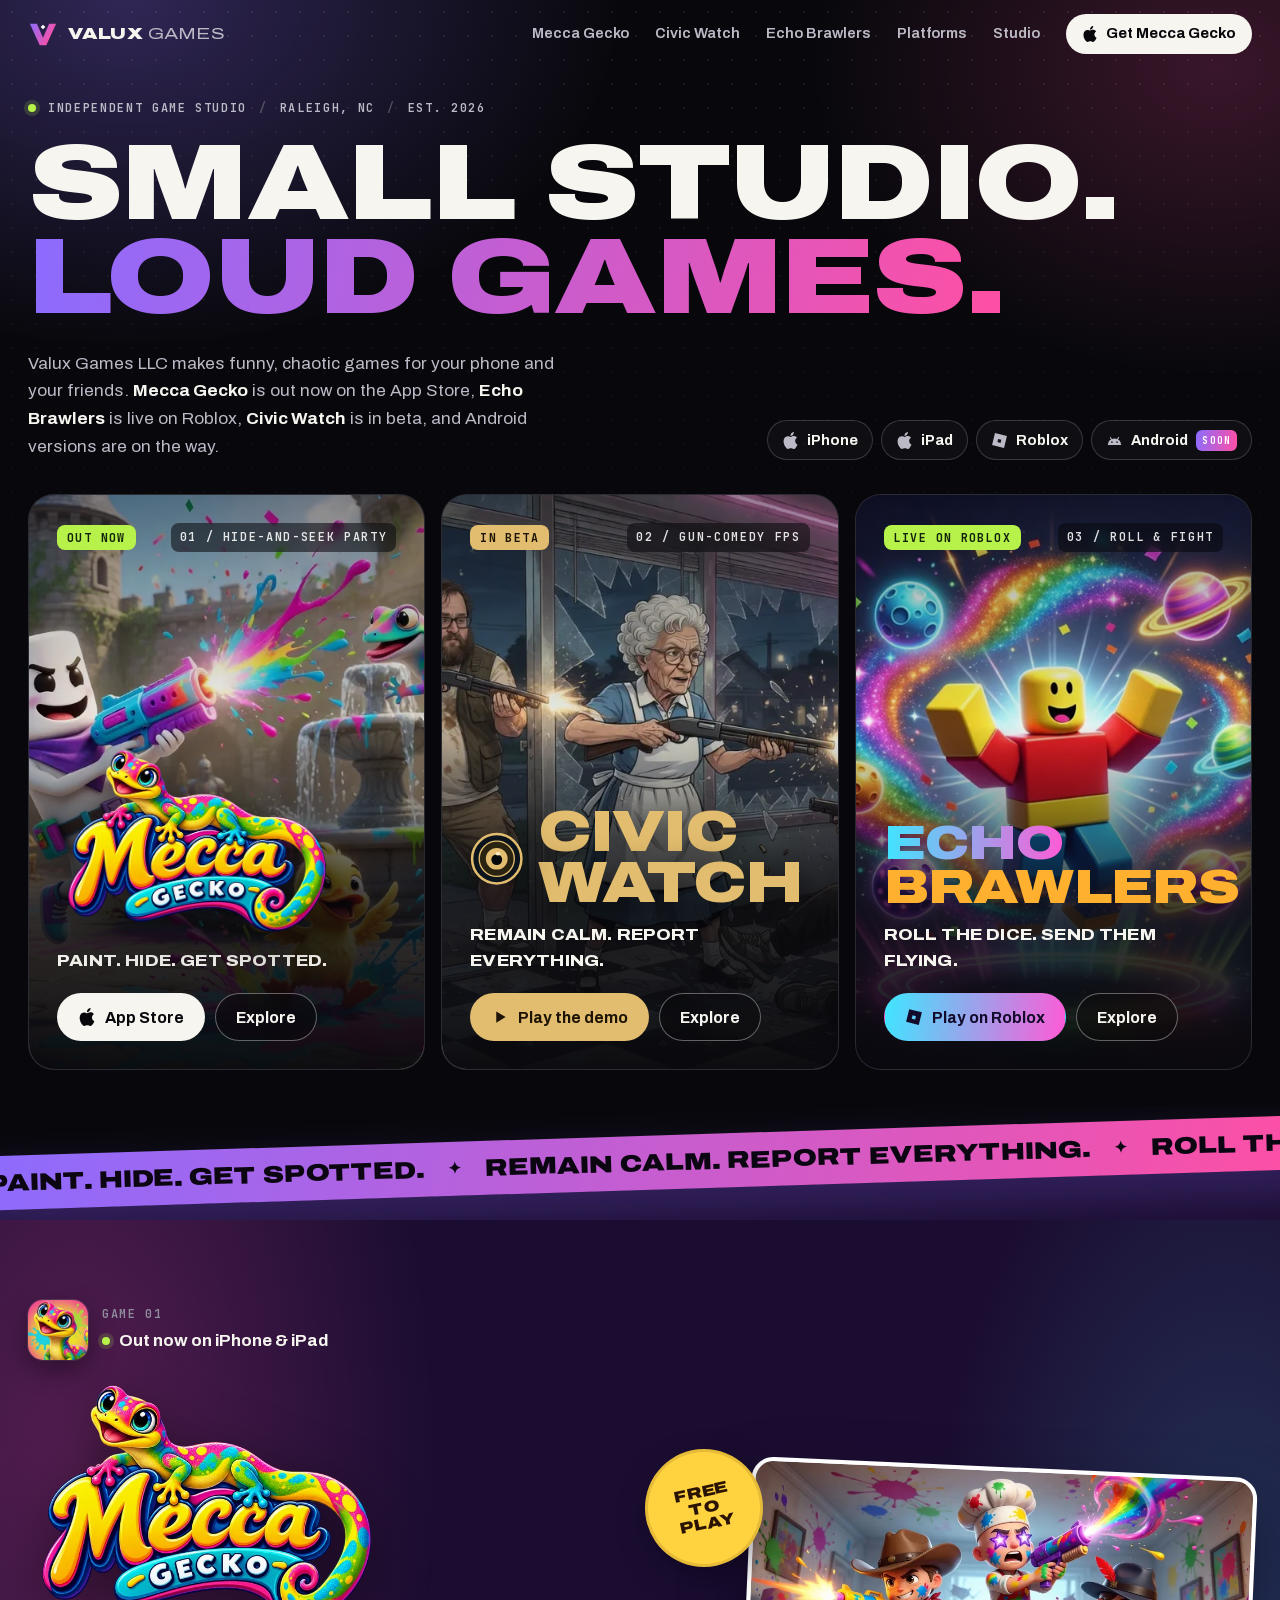
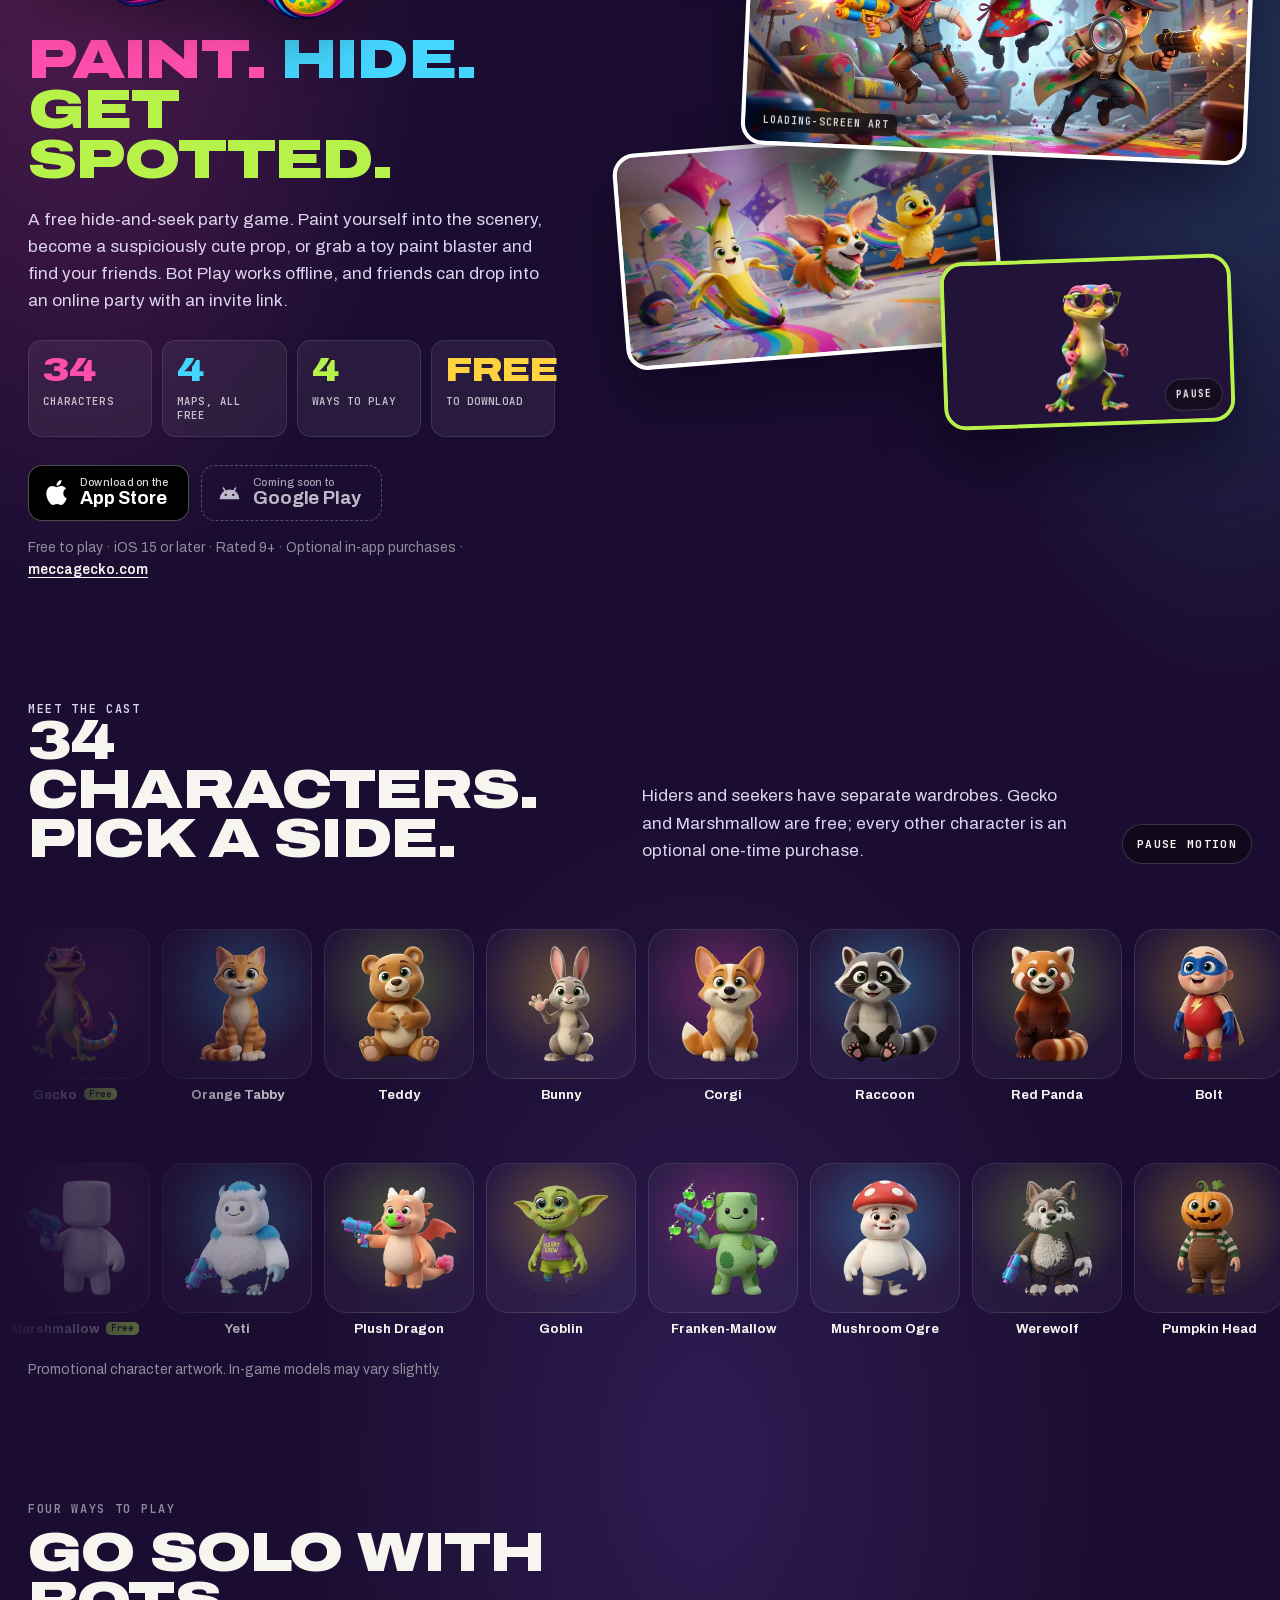
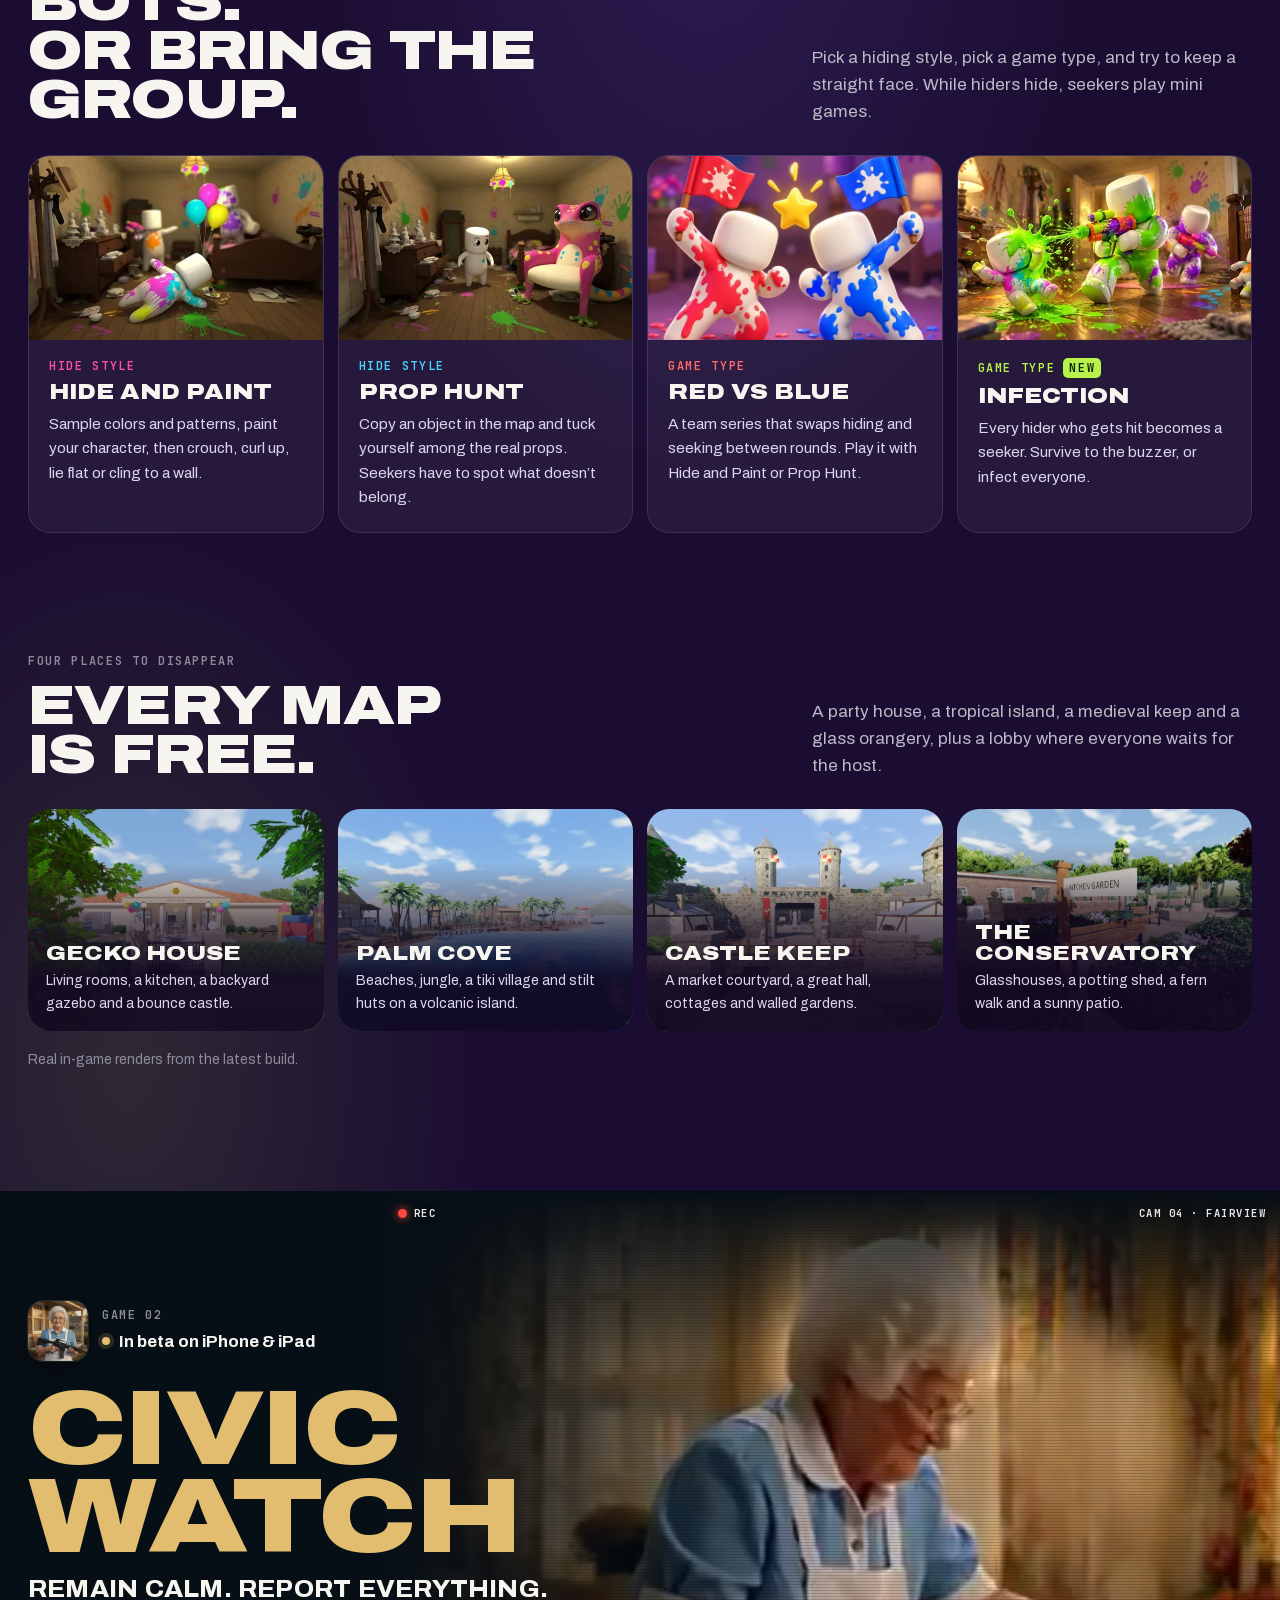
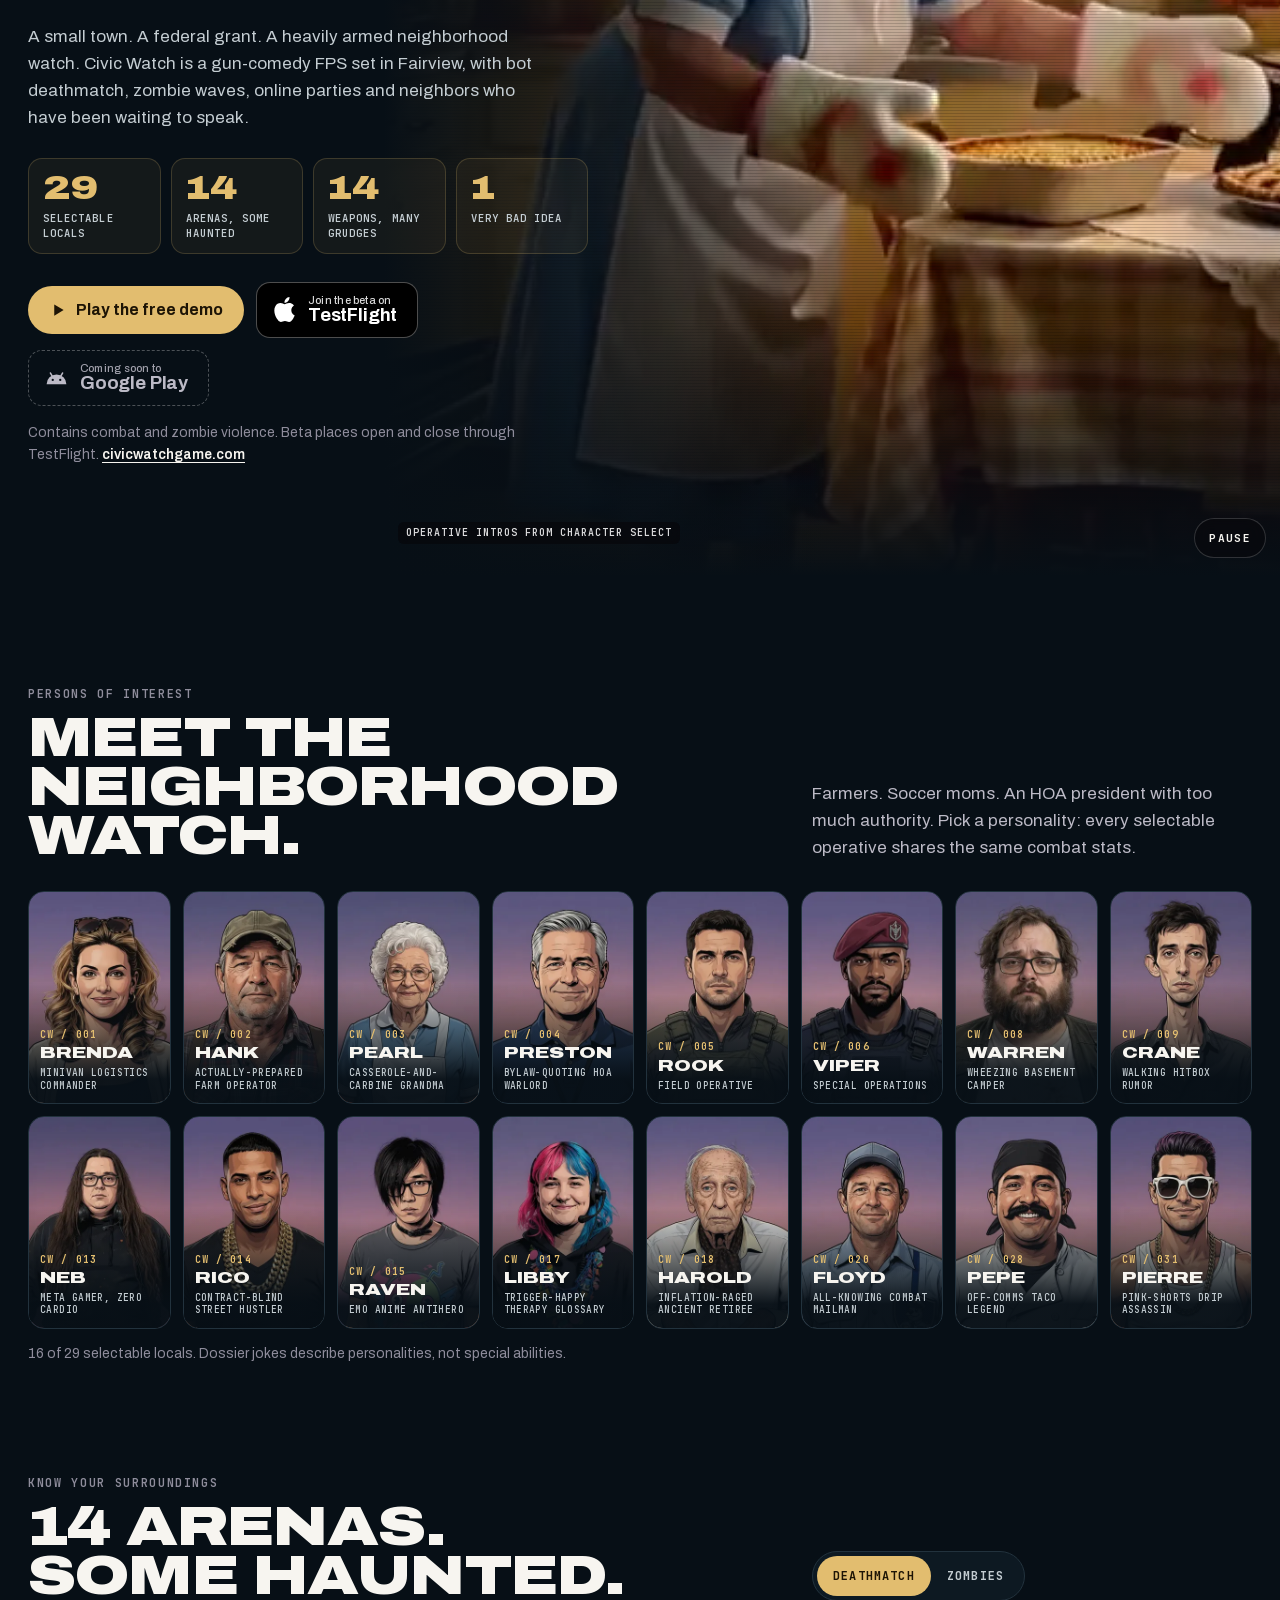
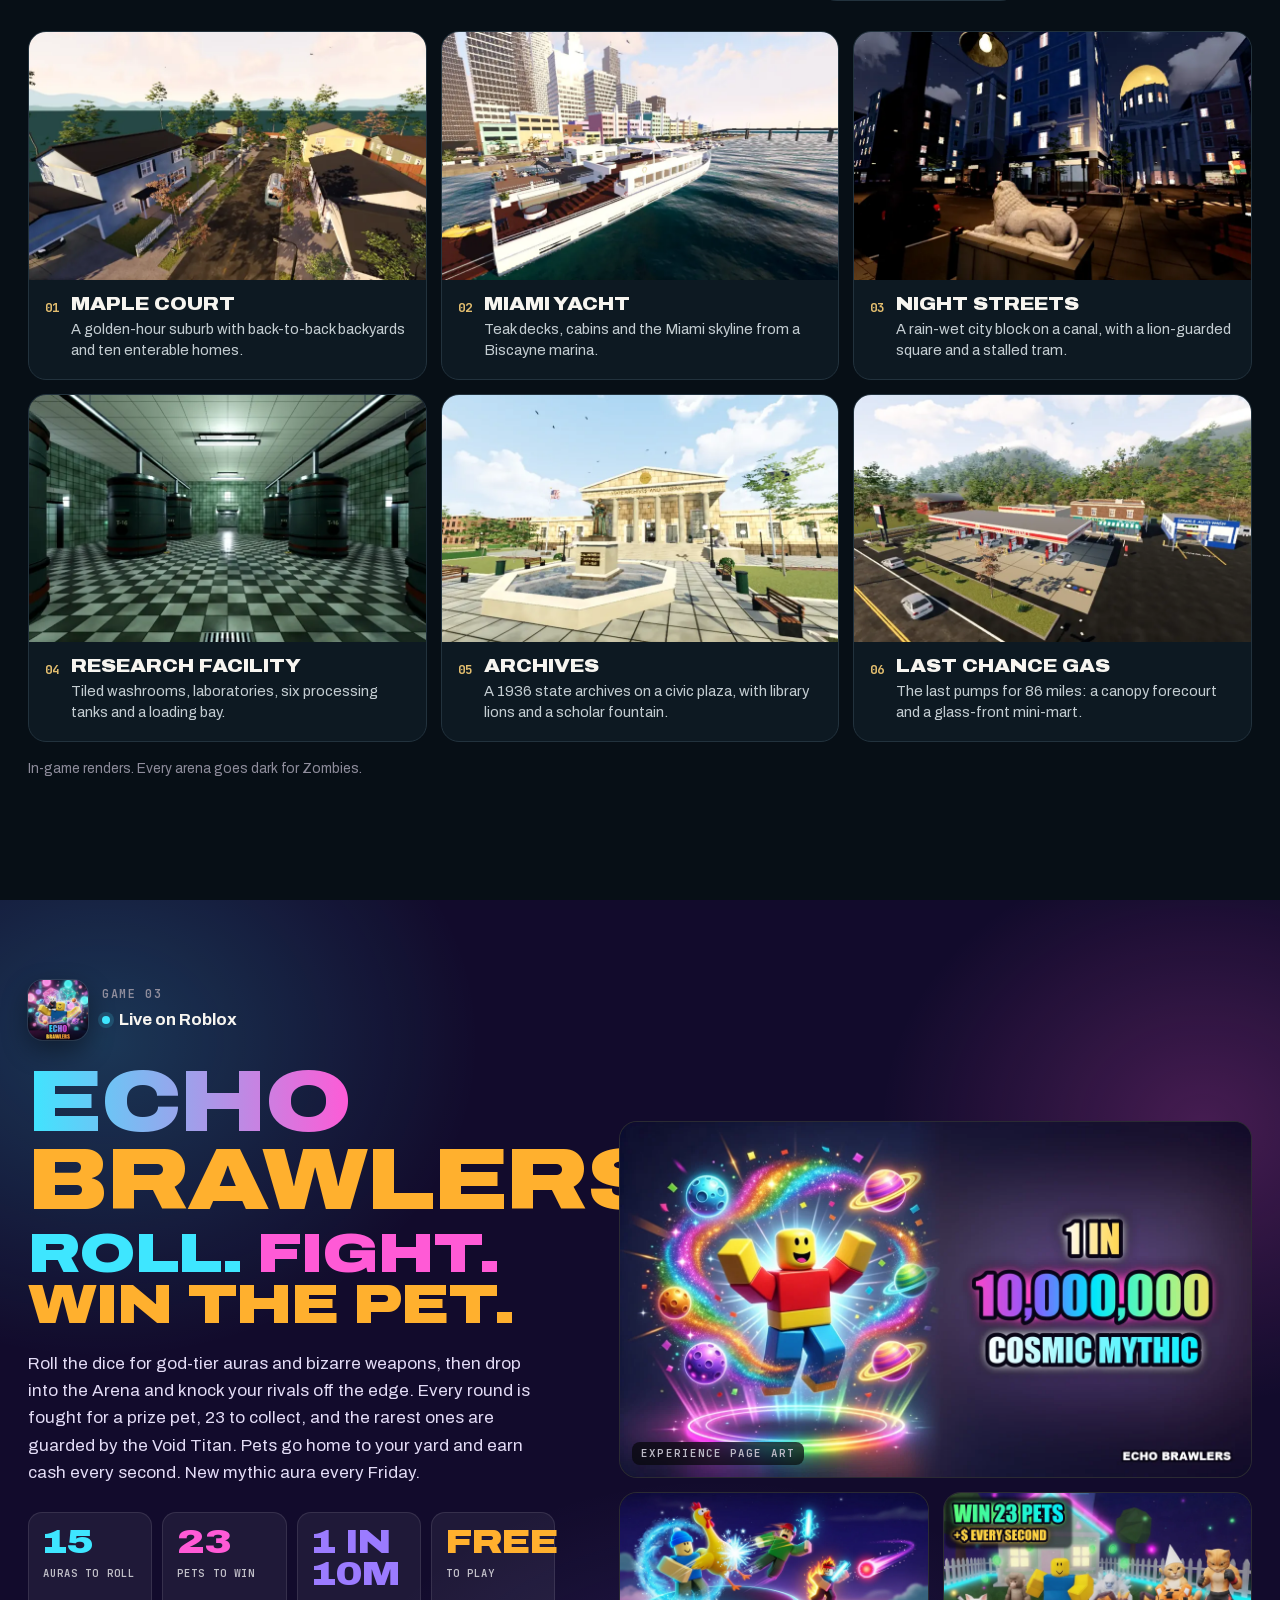
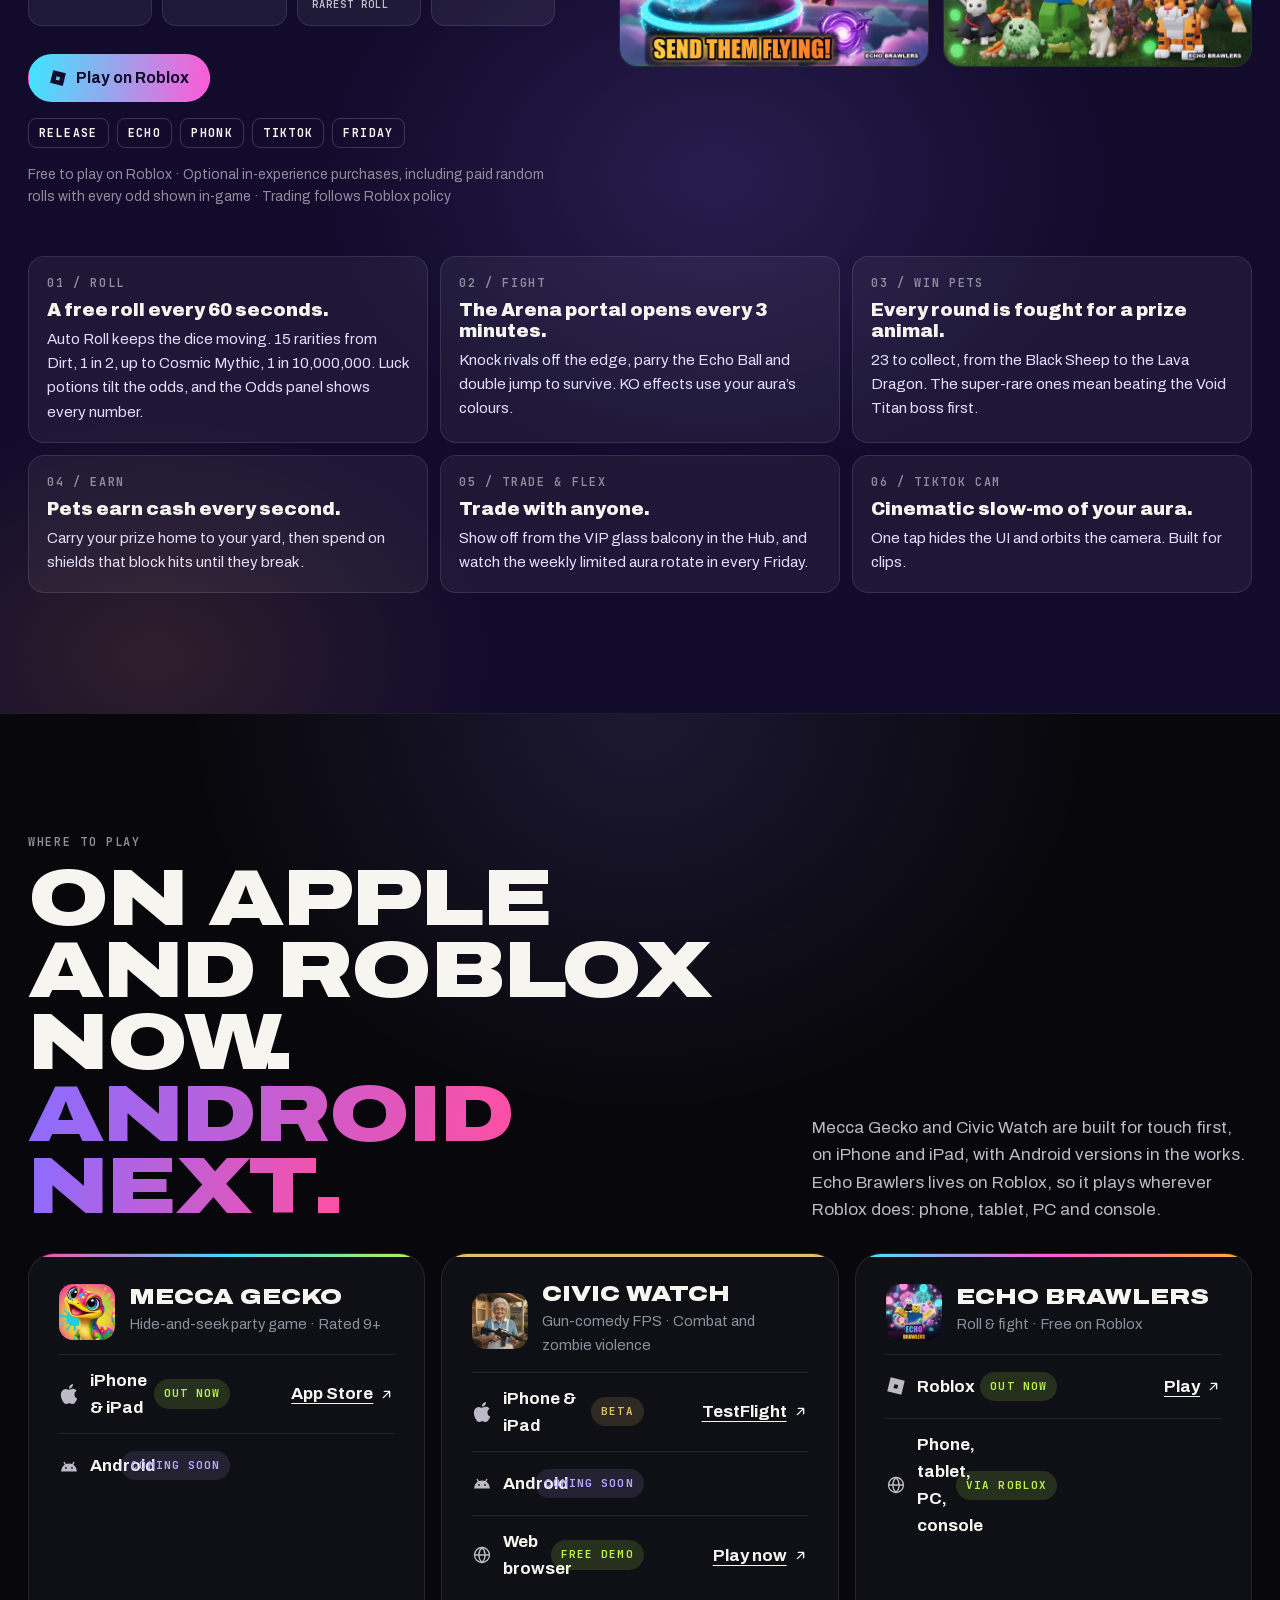
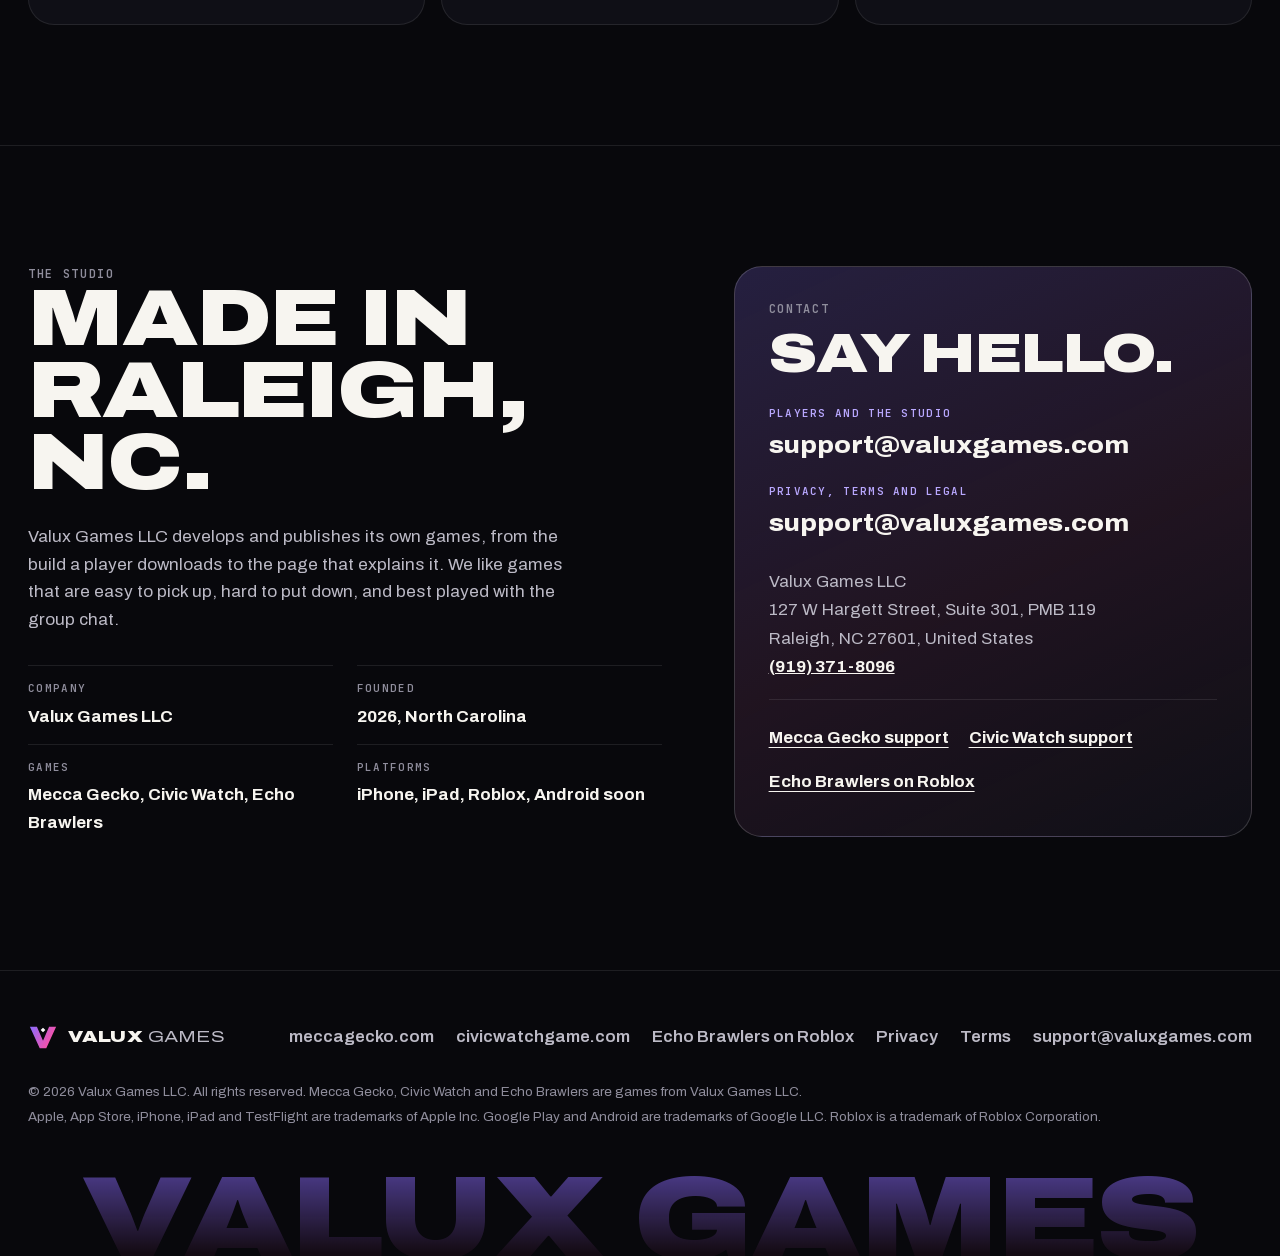
==== commit 13671478: "Add Echo Brawlers (Roblox) as the studio's third game Hero pick card, full game section with art, st" ====
--- a/index.html
+++ b/index.html
@@ -15,7 +15,7 @@
   <meta name="theme-color" content="#08080c">
   <meta name="color-scheme" content="dark">
   <title>Valux Games — Independent mobile game studio</title>
-  <meta name="description" content="Valux Games LLC is an independent mobile game studio in Raleigh, North Carolina. Mecca Gecko is out now on the App Store, Civic Watch is in beta, and Android versions are on the way.">
+  <meta name="description" content="Valux Games LLC is an independent game studio in Raleigh, North Carolina. Mecca Gecko is out now on the App Store, Echo Brawlers is live on Roblox, Civic Watch is in beta, and Android versions are on the way.">
   <link rel="canonical" href="https://valuxgames.com/">
   <link rel="icon" href="favicon.svg" type="image/svg+xml">
   <link rel="icon" href="icon.png" type="image/png" sizes="32x32">
@@ -27,7 +27,7 @@
   <meta property="og:type" content="website">
   <meta property="og:site_name" content="Valux Games">
   <meta property="og:title" content="Valux Games — Small studio. Loud games.">
-  <meta property="og:description" content="The studio behind Mecca Gecko and Civic Watch. Independent, based in Raleigh, North Carolina.">
+  <meta property="og:description" content="The studio behind Mecca Gecko, Civic Watch and Echo Brawlers. Independent, based in Raleigh, North Carolina.">
   <meta property="og:url" content="https://valuxgames.com/">
   <meta property="og:image" content="https://valuxgames.com/assets/og.jpg">
   <meta property="og:image:width" content="1200">
@@ -89,6 +89,19 @@
         "author": { "@id": "https://valuxgames.com/#studio" },
         "publisher": { "@id": "https://valuxgames.com/#studio" },
         "gamePlatform": ["Web Browser", "iOS"]
+      },
+      {
+        "@type": "VideoGame",
+        "name": "Echo Brawlers: Roll & Fight",
+        "alternateName": "ECHO BRAWLERS",
+        "url": "https://www.roblox.com/games/83952850539551/ECHO-BRAWLERS-Roll-Fight",
+        "sameAs": "https://www.roblox.com/games/83952850539551/ECHO-BRAWLERS-Roll-Fight",
+        "image": "https://valuxgames.com/assets/echo/key.webp",
+        "author": { "@id": "https://valuxgames.com/#studio" },
+        "publisher": { "@id": "https://valuxgames.com/#studio" },
+        "gamePlatform": "Roblox",
+        "genre": "Action",
+        "playMode": "MultiPlayer"
       }
     ]
   }
@@ -106,6 +119,9 @@
     <symbol id="i-valux" viewBox="0 0 64 64">
       <path d="M4 10h15l13 30 13-30h15L39 56H25z" fill="url(#vx-grad)"/>
       <path d="M32 12l5 5-5 5-5-5z" fill="#fff"/>
+    </symbol>
+    <symbol id="i-roblox" viewBox="0 0 64 64">
+      <path d="M15 4 4 49l45 11 11-45zM27 26l12 3-3 12-12-3z" fill="currentColor" fill-rule="evenodd"/>
     </symbol>
     <symbol id="i-civic" viewBox="0 0 64 64">
       <circle cx="32" cy="32" r="29.5" fill="#0b141c" stroke="#e2bd6f" stroke-width="3"/>
@@ -147,6 +163,7 @@
       <nav id="site-nav" class="site-nav" aria-label="Primary">
         <a href="#mecca-gecko">Mecca Gecko</a>
         <a href="#civic-watch">Civic Watch</a>
+        <a href="#echo-brawlers">Echo Brawlers</a>
         <a href="#platforms">Platforms</a>
         <a href="#studio">Studio</a>
         <a class="nav-cta" href="https://apps.apple.com/us/app/mecca-gecko/id6801449754"><svg aria-hidden="true"><use href="#i-apple"/></svg>Get Mecca Gecko</a>
@@ -160,10 +177,11 @@
         <p class="hud hero-hud"><span class="dot"></span>Independent game studio <span class="sep">/</span> Raleigh, NC <span class="sep sm-hide">/</span> <span class="sm-hide">Est. 2026</span></p>
         <h1 id="hero-title" class="display hero-title">Small studio.<br><span class="grad-text">Loud games.</span></h1>
         <div class="hero-sub">
-          <p class="lede">Valux Games LLC makes funny, chaotic games for your phone. <strong>Mecca Gecko</strong> is out now on the App Store, <strong>Civic Watch</strong> is in beta, and Android versions of both are on the way.</p>
+          <p class="lede">Valux Games LLC makes funny, chaotic games for your phone and your friends. <strong>Mecca Gecko</strong> is out now on the App Store, <strong>Echo Brawlers</strong> is live on Roblox, <strong>Civic Watch</strong> is in beta, and Android versions are on the way.</p>
           <ul class="platform-chips" aria-label="Platforms">
             <li><svg aria-hidden="true"><use href="#i-apple"/></svg>iPhone</li>
             <li><svg aria-hidden="true"><use href="#i-apple"/></svg>iPad</li>
+            <li><svg aria-hidden="true"><use href="#i-roblox"/></svg>Roblox</li>
             <li><svg aria-hidden="true"><use href="#i-android"/></svg>Android <small>Soon</small></li>
           </ul>
         </div>
@@ -203,6 +221,23 @@
               </div>
             </div>
           </article>
+
+          <article class="pick pick-echo" aria-labelledby="pick-echo-title">
+            <img class="pick-art" src="assets/echo/key.webp" alt="" width="1280" height="720" fetchpriority="high">
+            <span class="pick-corners" aria-hidden="true"></span>
+            <div class="pick-top">
+              <span class="tag tag-live">Live on Roblox</span>
+              <span class="hud">03 / Roll &amp; fight</span>
+            </div>
+            <div class="pick-body">
+              <h3 id="pick-echo-title" class="pick-title display echo-mark"><span class="eb-echo">Echo</span><br><span class="eb-brawl">Brawlers</span></h3>
+              <p class="pick-line">Roll the dice. Send them flying.</p>
+              <div class="pick-actions">
+                <a class="btn btn-echo" href="https://www.roblox.com/games/83952850539551/ECHO-BRAWLERS-Roll-Fight"><svg aria-hidden="true"><use href="#i-roblox"/></svg>Play on Roblox</a>
+                <a class="btn btn-ghost" href="#echo-brawlers">Explore</a>
+              </div>
+            </div>
+          </article>
         </div>
       </div>
     </section>
@@ -213,14 +248,18 @@
           <div class="ticker-group">
             <span>Paint. Hide. Get spotted.</span><b>✦</b>
             <span>Remain calm. Report everything.</span><b>✦</b>
+            <span>Roll the dice. Send them flying.</span><b>✦</b>
             <span>Out now on the App Store</span><b>✦</b>
+            <span>Live on Roblox</span><b>✦</b>
             <span>Android on the way</span><b>✦</b>
             <span>Made in Raleigh</span><b>✦</b>
           </div>
           <div class="ticker-group">
             <span>Paint. Hide. Get spotted.</span><b>✦</b>
             <span>Remain calm. Report everything.</span><b>✦</b>
+            <span>Roll the dice. Send them flying.</span><b>✦</b>
             <span>Out now on the App Store</span><b>✦</b>
+            <span>Live on Roblox</span><b>✦</b>
             <span>Android on the way</span><b>✦</b>
             <span>Made in Raleigh</span><b>✦</b>
           </div>
@@ -584,14 +623,59 @@
       </div>
     </section>
 
+    <section class="game game-echo" id="echo-brawlers" aria-labelledby="echo-title">
+      <div class="wrap game-intro">
+        <div class="game-copy" data-reveal>
+          <div class="game-id">
+            <img class="app-icon" src="assets/echo/icon.webp" width="160" height="160" alt="" loading="lazy">
+            <div>
+              <p class="hud">Game 03</p>
+              <p class="status"><span class="dot dot-echo"></span>Live on Roblox</p>
+            </div>
+          </div>
+          <h2 id="echo-title" class="display echo-title"><span class="eb-echo">Echo</span><br><span class="eb-brawl">Brawlers</span></h2>
+          <p class="display slogan"><span class="c-eb-cyan">Roll.</span> <span class="c-eb-pink">Fight.</span><br><span class="c-eb-orange">Win the pet.</span></p>
+          <p class="game-text">Roll the dice for god-tier auras and bizarre weapons, then drop into the Arena and knock your rivals off the edge. Every round is fought for a prize pet, 23 to collect, and the rarest ones are guarded by the Void Titan. Pets go home to your yard and earn cash every second. New mythic aura every Friday.</p>
+          <dl class="stats">
+            <div><dt>Auras to roll</dt><dd>15</dd></div>
+            <div><dt>Pets to win</dt><dd>23</dd></div>
+            <div><dt>Rarest roll</dt><dd>1 in 10M</dd></div>
+            <div><dt>To play</dt><dd>Free</dd></div>
+          </dl>
+          <div class="store-row">
+            <a class="btn btn-echo" href="https://www.roblox.com/games/83952850539551/ECHO-BRAWLERS-Roll-Fight"><svg aria-hidden="true"><use href="#i-roblox"/></svg>Play on Roblox</a>
+          </div>
+          <ul class="codes" aria-label="Codes you can redeem in the game"><li>RELEASE</li><li>ECHO</li><li>PHONK</li><li>TIKTOK</li><li>FRIDAY</li></ul>
+          <p class="fine">Free to play on Roblox · Optional in-experience purchases, including paid random rolls with every odd shown in-game · Trading follows Roblox policy</p>
+        </div>
+
+        <div class="echo-stage" data-reveal>
+          <figure class="shot shot-wide"><img src="assets/echo/thumb-cosmic.webp" alt="A brawler leaps through a rainbow aura surrounded by planets, next to the words 1 in 10,000,000 Cosmic Mythic" width="1280" height="720" loading="lazy"><figcaption class="art-note">Experience page art</figcaption></figure>
+          <figure class="shot"><img src="assets/echo/thumb-arena.webp" alt="Three brawlers on a glowing arena platform, one swinging a rubber chicken, under the words Send them flying" width="1280" height="720" loading="lazy"></figure>
+          <figure class="shot"><img src="assets/echo/thumb-pets.webp" alt="A yard full of prize pets: cats, a monkey, a yeti, an alligator and a tiger, under the words Win 23 pets" width="1280" height="720" loading="lazy"></figure>
+        </div>
+      </div>
+
+      <div class="wrap">
+        <ul class="echo-loop">
+          <li><p class="hud">01 / Roll</p><strong>A free roll every 60 seconds.</strong><p>Auto Roll keeps the dice moving. 15 rarities from Dirt, 1 in 2, up to Cosmic Mythic, 1 in 10,000,000. Luck potions tilt the odds, and the Odds panel shows every number.</p></li>
+          <li><p class="hud">02 / Fight</p><strong>The Arena portal opens every 3 minutes.</strong><p>Knock rivals off the edge, parry the Echo Ball and double jump to survive. KO effects use your aura&rsquo;s colours.</p></li>
+          <li><p class="hud">03 / Win pets</p><strong>Every round is fought for a prize animal.</strong><p>23 to collect, from the Black Sheep to the Lava Dragon. The super-rare ones mean beating the Void Titan boss first.</p></li>
+          <li><p class="hud">04 / Earn</p><strong>Pets earn cash every second.</strong><p>Carry your prize home to your yard, then spend on shields that block hits until they break.</p></li>
+          <li><p class="hud">05 / Trade &amp; flex</p><strong>Trade with anyone.</strong><p>Show off from the VIP glass balcony in the Hub, and watch the weekly limited aura rotate in every Friday.</p></li>
+          <li><p class="hud">06 / TikTok Cam</p><strong>Cinematic slow-mo of your aura.</strong><p>One tap hides the UI and orbits the camera. Built for clips.</p></li>
+        </ul>
+      </div>
+    </section>
+
     <section class="platforms" id="platforms" aria-labelledby="platforms-title">
       <div class="wrap">
         <div class="section-head split" data-reveal>
           <div>
             <p class="hud">Where to play</p>
-            <h2 id="platforms-title" class="h2">On Apple now.<br><span class="grad-text">Android next.</span></h2>
-          </div>
-          <p class="note">Both games are built for touch first, on iPhone and iPad. Android versions of Mecca Gecko and Civic Watch are in the works.</p>
+            <h2 id="platforms-title" class="h2">On Apple and Roblox now.<br><span class="grad-text">Android next.</span></h2>
+          </div>
+          <p class="note">Mecca Gecko and Civic Watch are built for touch first, on iPhone and iPad, with Android versions in the works. Echo Brawlers lives on Roblox, so it plays wherever Roblox does: phone, tablet, PC and console.</p>
         </div>
         <div class="plat-grid">
           <article class="plat-card plat-mecca" data-reveal>
@@ -639,6 +723,26 @@
               </li>
             </ul>
           </article>
+          <article class="plat-card plat-echo" data-reveal>
+            <div class="plat-head">
+              <img src="assets/echo/icon.webp" width="160" height="160" alt="" loading="lazy">
+              <div>
+                <h3>Echo Brawlers</h3>
+                <p>Roll &amp; fight · Free on Roblox</p>
+              </div>
+            </div>
+            <ul class="plat-list">
+              <li>
+                <span class="plat-name"><svg aria-hidden="true"><use href="#i-roblox"/></svg>Roblox</span>
+                <span class="pill pill-live">Out now</span>
+                <a href="https://www.roblox.com/games/83952850539551/ECHO-BRAWLERS-Roll-Fight">Play<svg aria-hidden="true"><use href="#i-arrow"/></svg></a>
+              </li>
+              <li>
+                <span class="plat-name"><svg aria-hidden="true"><use href="#i-globe"/></svg>Phone, tablet, PC, console</span>
+                <span class="pill pill-live">Via Roblox</span>
+              </li>
+            </ul>
+          </article>
         </div>
       </div>
     </section>
@@ -652,8 +756,8 @@
           <dl class="facts">
             <div><dt>Company</dt><dd>Valux Games LLC</dd></div>
             <div><dt>Founded</dt><dd>2026, North Carolina</dd></div>
-            <div><dt>Games</dt><dd>Mecca Gecko, Civic Watch</dd></div>
-            <div><dt>Platforms</dt><dd>iPhone, iPad, Android soon</dd></div>
+            <div><dt>Games</dt><dd>Mecca Gecko, Civic Watch, Echo Brawlers</dd></div>
+            <div><dt>Platforms</dt><dd>iPhone, iPad, Roblox, Android soon</dd></div>
           </dl>
         </div>
 
@@ -673,6 +777,7 @@
           <ul class="support-links">
             <li><a href="https://www.meccagecko.com/support.html">Mecca Gecko support</a></li>
             <li><a href="https://civicwatchgame.com/support.html">Civic Watch support</a></li>
+            <li><a href="https://www.roblox.com/games/83952850539551/ECHO-BRAWLERS-Roll-Fight">Echo Brawlers on Roblox</a></li>
           </ul>
         </section>
       </div>
@@ -688,14 +793,15 @@
       <nav class="footer-nav" aria-label="Footer">
         <a href="https://www.meccagecko.com/">meccagecko.com</a>
         <a href="https://civicwatchgame.com/">civicwatchgame.com</a>
+        <a href="https://www.roblox.com/games/83952850539551/ECHO-BRAWLERS-Roll-Fight">Echo Brawlers on Roblox</a>
         <a href="privacy.html">Privacy</a>
         <a href="terms.html">Terms</a>
         <a href="mailto:support@valuxgames.com">support@valuxgames.com</a>
       </nav>
     </div>
     <div class="wrap footer-bottom">
-      <p>© 2026 Valux Games LLC. All rights reserved. Mecca Gecko and Civic Watch are games from Valux Games LLC.</p>
-      <p>Apple, App Store, iPhone, iPad and TestFlight are trademarks of Apple Inc. Google Play and Android are trademarks of Google LLC.</p>
+      <p>© 2026 Valux Games LLC. All rights reserved. Mecca Gecko, Civic Watch and Echo Brawlers are games from Valux Games LLC.</p>
+      <p>Apple, App Store, iPhone, iPad and TestFlight are trademarks of Apple Inc. Google Play and Android are trademarks of Google LLC. Roblox is a trademark of Roblox Corporation.</p>
     </div>
     <p class="footer-giant" aria-hidden="true">Valux Games</p>
   </footer>
--- a/css/site.css
+++ b/css/site.css
@@ -2414,3 +2414,228 @@
     transform: none;
   }
 }
+
+
+/* Echo Brawlers (Roblox) */
+
+:root {
+  --eb-bg: #120b2c;
+  --eb-text: #e3dcf6;
+  --eb-cyan: #3ee6ff;
+  --eb-pink: #ff5ad6;
+  --eb-orange: #ffb02e;
+  --eb-violet: #9b7bff;
+}
+
+.pick-echo {
+  --accent: var(--eb-cyan);
+}
+
+.pick-echo .pick-art {
+  object-position: 14% 50%;
+}
+
+.echo-mark {
+  font-size: clamp(2rem, 6vw, 3rem);
+  line-height: 0.92;
+}
+
+.eb-echo {
+  background: linear-gradient(90deg, var(--eb-cyan), var(--eb-pink));
+  -webkit-background-clip: text;
+  background-clip: text;
+  color: transparent;
+}
+
+.eb-brawl {
+  color: var(--eb-orange);
+}
+
+.dot-echo {
+  background: var(--eb-cyan);
+  box-shadow: 0 0 0 4px rgba(62, 230, 255, 0.16);
+}
+
+.btn-echo {
+  background: linear-gradient(100deg, var(--eb-cyan), var(--eb-pink));
+  color: #120b2c;
+}
+
+.btn-echo:hover {
+  filter: brightness(1.08);
+}
+
+.game-echo {
+  padding: 80px 0 var(--section);
+  background:
+    radial-gradient(42% 32% at 8% 10%, rgba(62, 230, 255, 0.2), transparent 70%),
+    radial-gradient(36% 28% at 94% 16%, rgba(255, 90, 214, 0.22), transparent 70%),
+    radial-gradient(44% 30% at 56% 62%, rgba(155, 123, 255, 0.16), transparent 70%),
+    radial-gradient(38% 24% at 12% 96%, rgba(255, 176, 46, 0.12), transparent 70%),
+    var(--eb-bg);
+  color: var(--text);
+}
+
+.game-echo .game-text {
+  color: var(--eb-text);
+}
+
+.echo-title {
+  margin: 0 0 4px;
+  font-size: clamp(3rem, 9vw, 5.4rem);
+  line-height: 0.9;
+}
+
+.c-eb-cyan {
+  color: var(--eb-cyan);
+}
+
+.c-eb-pink {
+  color: var(--eb-pink);
+}
+
+.c-eb-orange {
+  color: var(--eb-orange);
+}
+
+.game-echo .stats div {
+  background: rgba(255, 255, 255, 0.06);
+  border: 1px solid rgba(255, 255, 255, 0.1);
+}
+
+.game-echo .stats dt {
+  color: rgba(255, 255, 255, 0.72);
+}
+
+.game-echo .stats div:nth-child(1) dd {
+  color: var(--eb-cyan);
+}
+
+.game-echo .stats div:nth-child(2) dd {
+  color: var(--eb-pink);
+}
+
+.game-echo .stats div:nth-child(3) dd {
+  color: var(--eb-violet);
+}
+
+.game-echo .stats div:nth-child(4) dd {
+  color: var(--eb-orange);
+}
+
+.codes {
+  display: flex;
+  flex-wrap: wrap;
+  gap: 8px;
+  margin: 16px 0 0;
+  padding: 0;
+  list-style: none;
+}
+
+.codes li {
+  padding: 5px 10px;
+  border: 1px solid var(--line-2);
+  border-radius: 8px;
+  font-family: var(--mono);
+  font-size: 0.72rem;
+  font-weight: 700;
+  letter-spacing: 0.12em;
+  color: var(--text);
+}
+
+.echo-stage {
+  display: grid;
+  grid-template-columns: repeat(2, minmax(0, 1fr));
+  gap: 14px;
+  width: 100%;
+  max-width: 760px;
+  margin: 0 auto;
+}
+
+.echo-stage .shot {
+  position: relative;
+  overflow: hidden;
+  margin: 0;
+  border: 1px solid var(--line);
+  border-radius: 18px;
+  background: var(--ink-3);
+}
+
+.echo-stage .shot img,
+.echo-stage .shot video {
+  display: block;
+  width: 100%;
+  height: 100%;
+  aspect-ratio: 16 / 9;
+  object-fit: cover;
+}
+
+.echo-stage .shot-wide {
+  grid-column: 1 / -1;
+}
+
+.echo-stage .art-note {
+  position: absolute;
+  left: 12px;
+  bottom: 12px;
+  margin: 0;
+  padding: 5px 9px;
+  border-radius: 8px;
+  background: rgba(8, 8, 12, 0.72);
+  font-family: var(--mono);
+  font-size: 0.68rem;
+  letter-spacing: 0.1em;
+  text-transform: uppercase;
+  color: var(--muted);
+}
+
+.echo-loop {
+  display: grid;
+  grid-template-columns: repeat(2, minmax(0, 1fr));
+  gap: 12px;
+  margin: 48px 0 0;
+  padding: 0;
+  list-style: none;
+}
+
+.echo-loop li {
+  padding: 18px;
+  border: 1px solid rgba(255, 255, 255, 0.1);
+  border-radius: 16px;
+  background: rgba(255, 255, 255, 0.05);
+}
+
+.echo-loop .hud {
+  margin: 0 0 8px;
+}
+
+.echo-loop strong {
+  display: block;
+  margin: 0 0 6px;
+  font-family: var(--display);
+  font-size: 1.15rem;
+  font-weight: 900;
+  line-height: 1.15;
+}
+
+.echo-loop p:last-child {
+  margin: 0;
+  font-size: 0.95rem;
+  color: var(--eb-text);
+}
+
+.plat-echo::before {
+  background: linear-gradient(90deg, var(--eb-cyan), var(--eb-pink), var(--eb-orange));
+}
+
+@media (min-width: 900px) {
+  .echo-loop {
+    grid-template-columns: repeat(3, minmax(0, 1fr));
+  }
+}
+
+@media (min-width: 1000px) {
+  .plat-grid {
+    grid-template-columns: repeat(3, minmax(0, 1fr));
+  }
+}
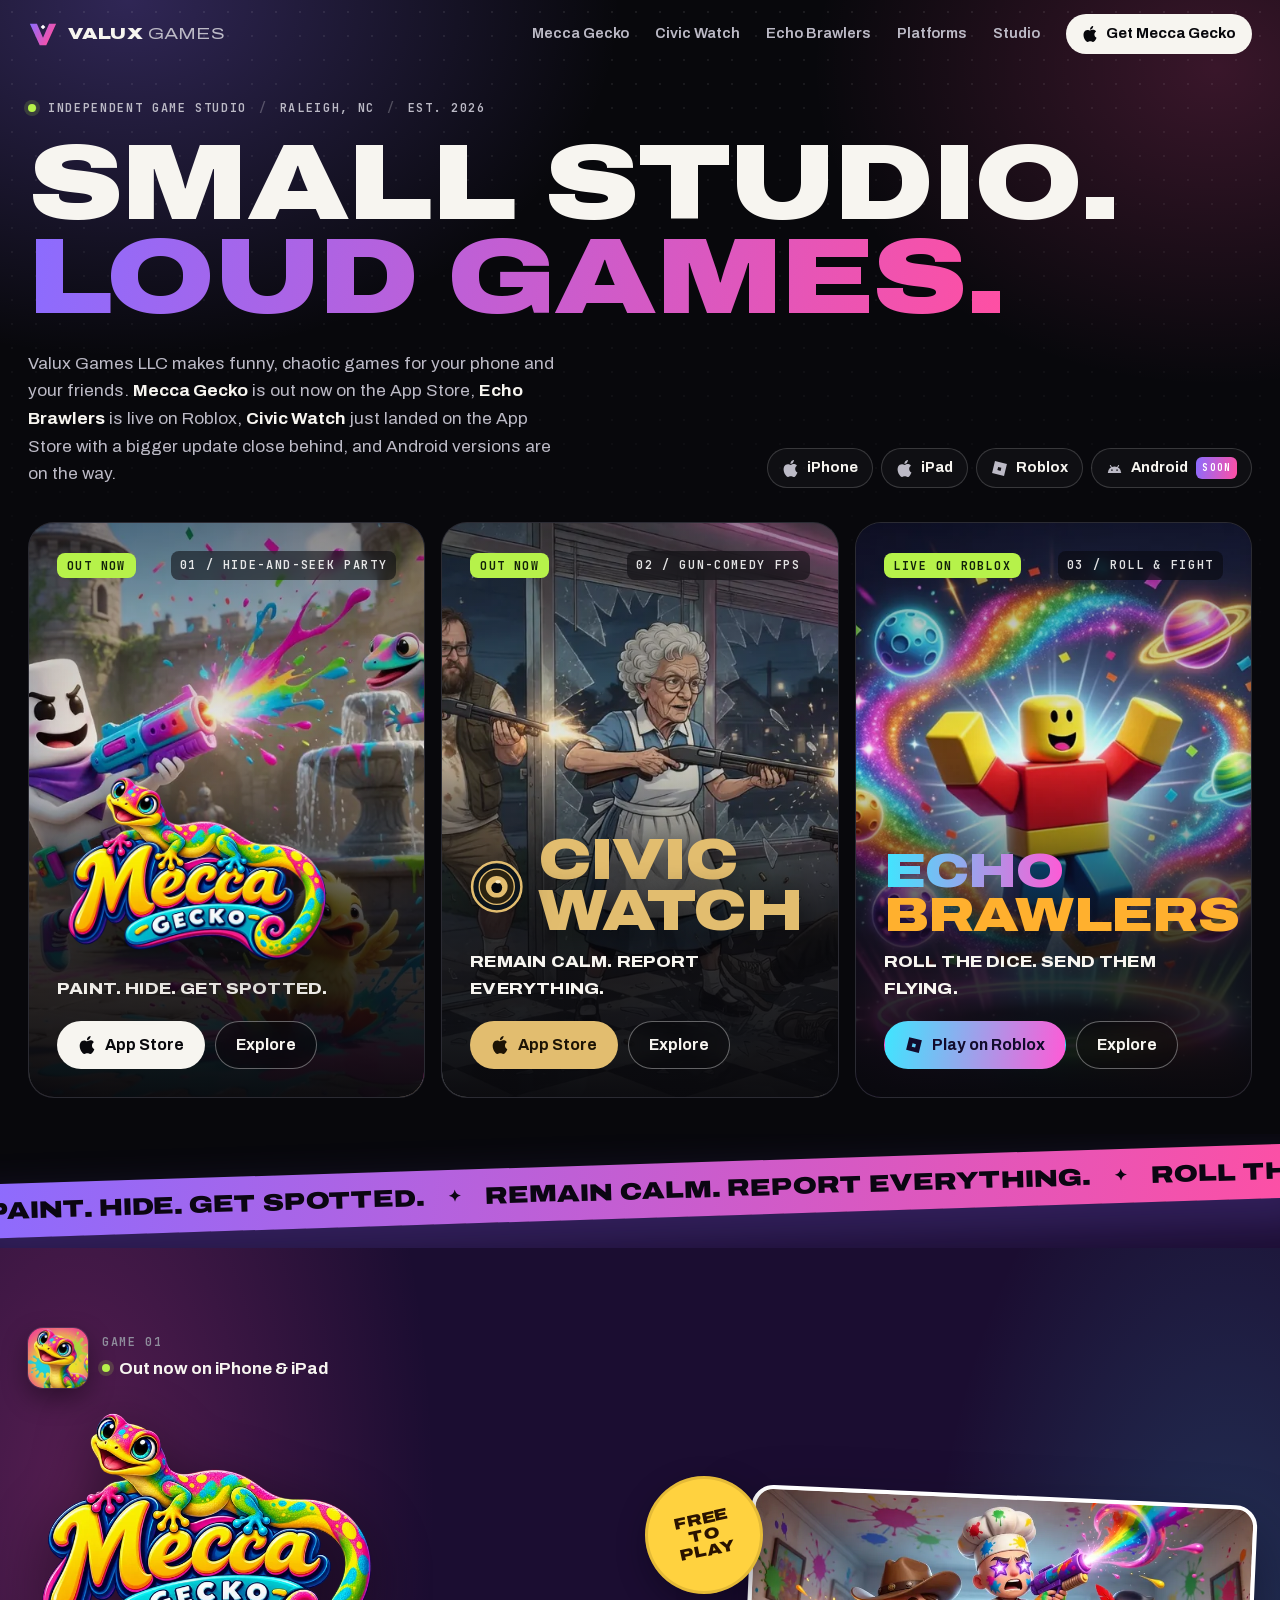
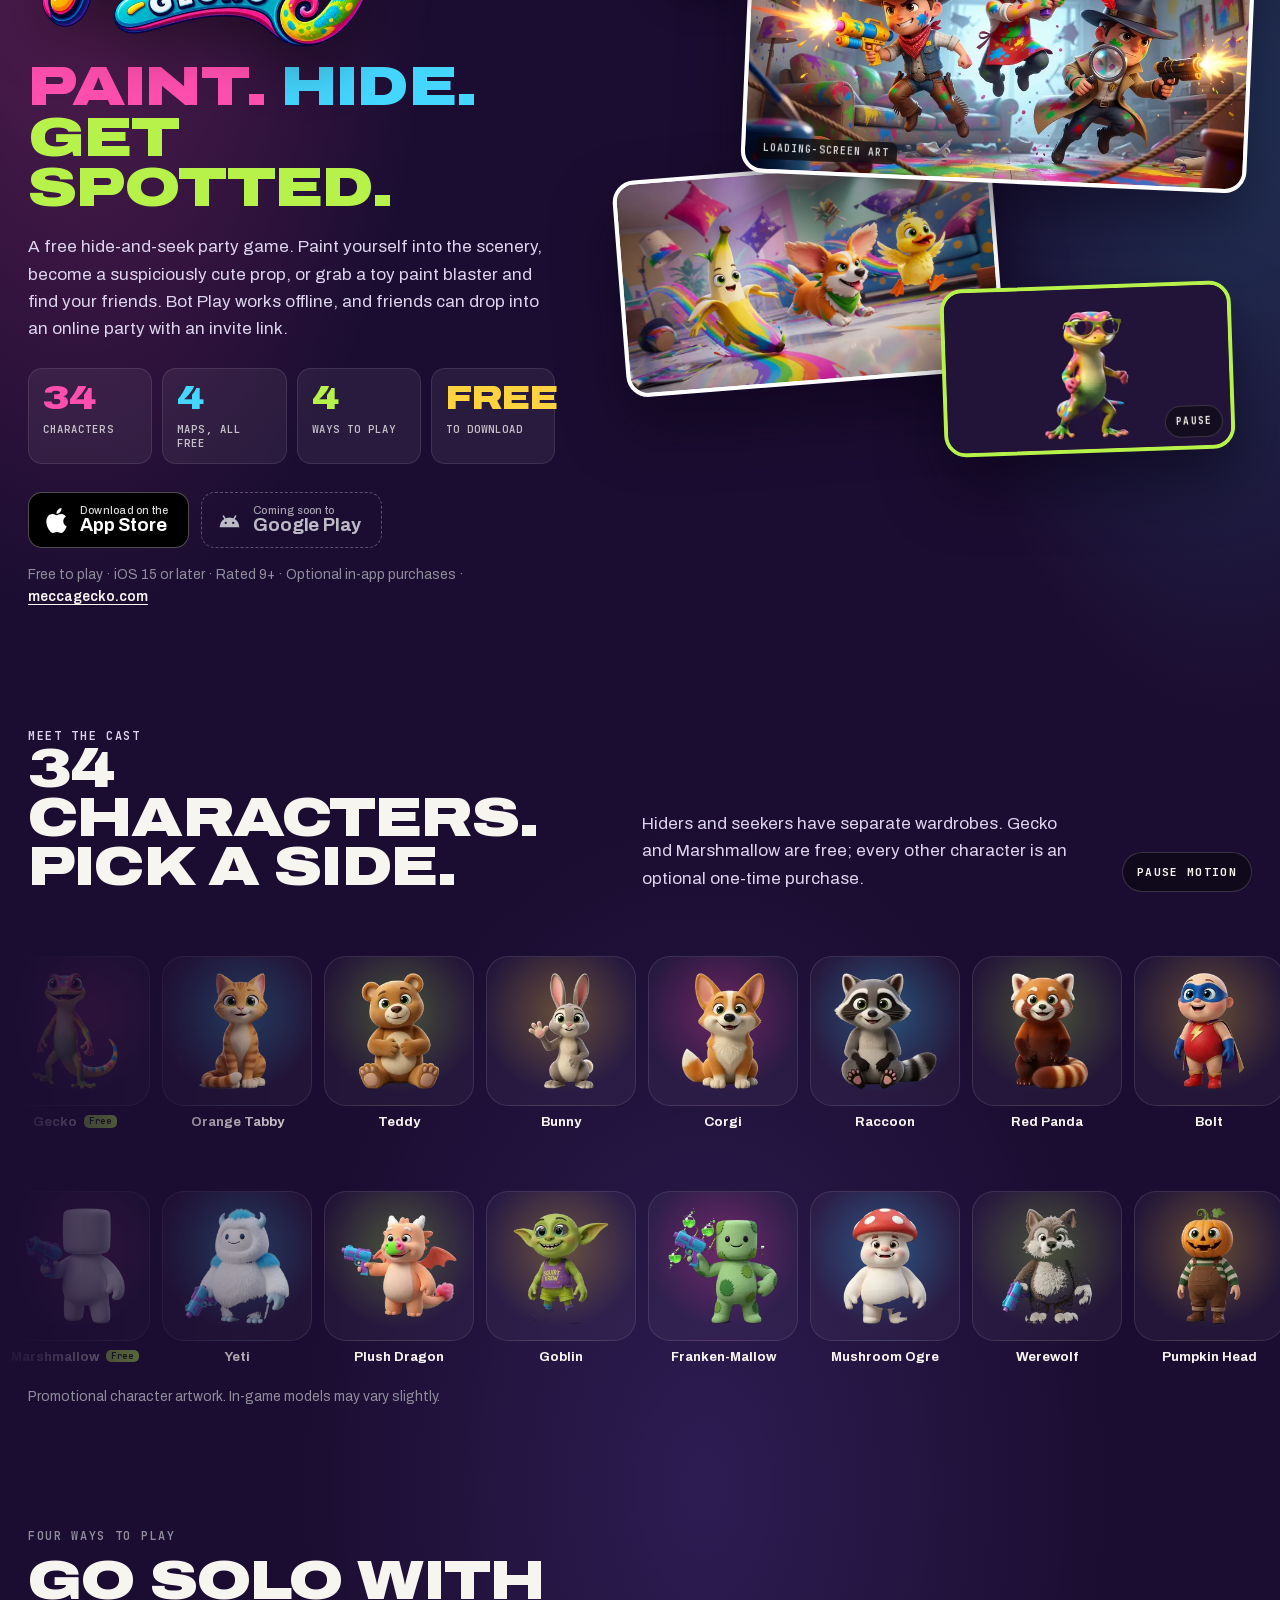
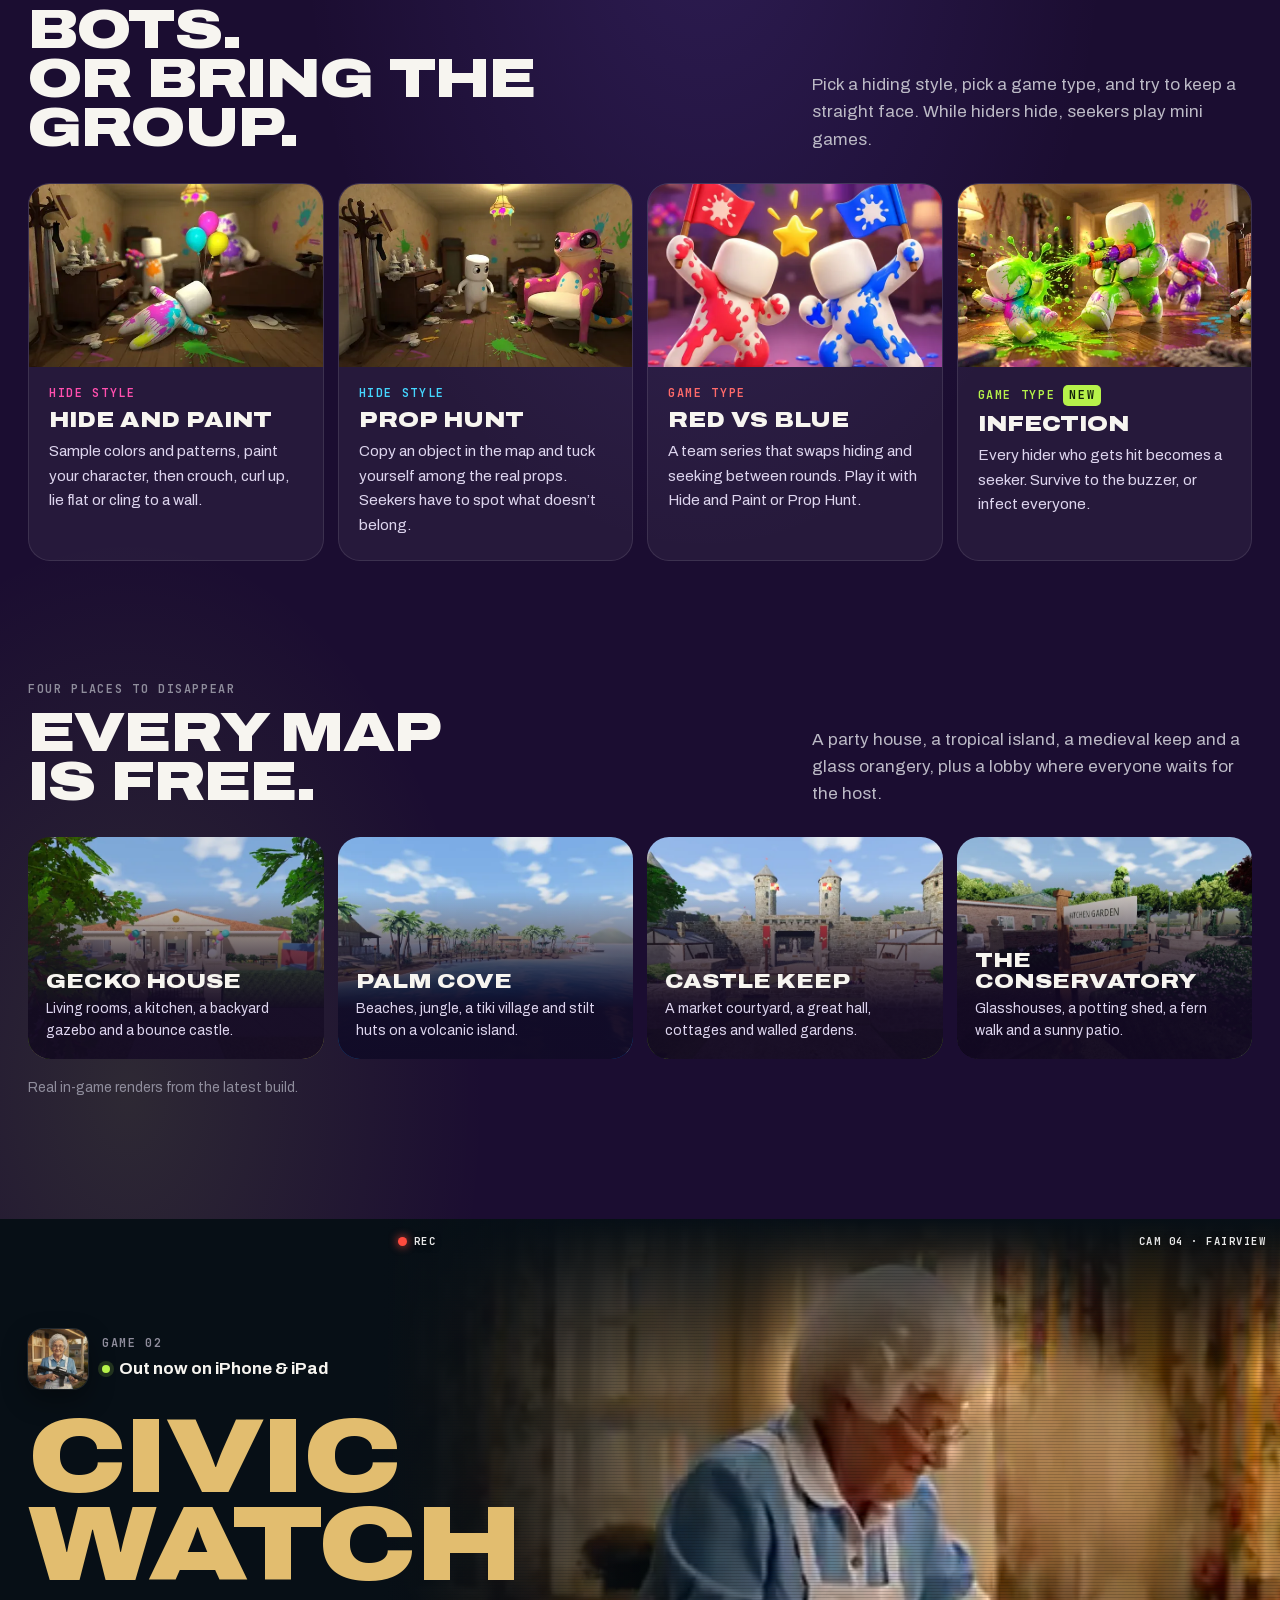
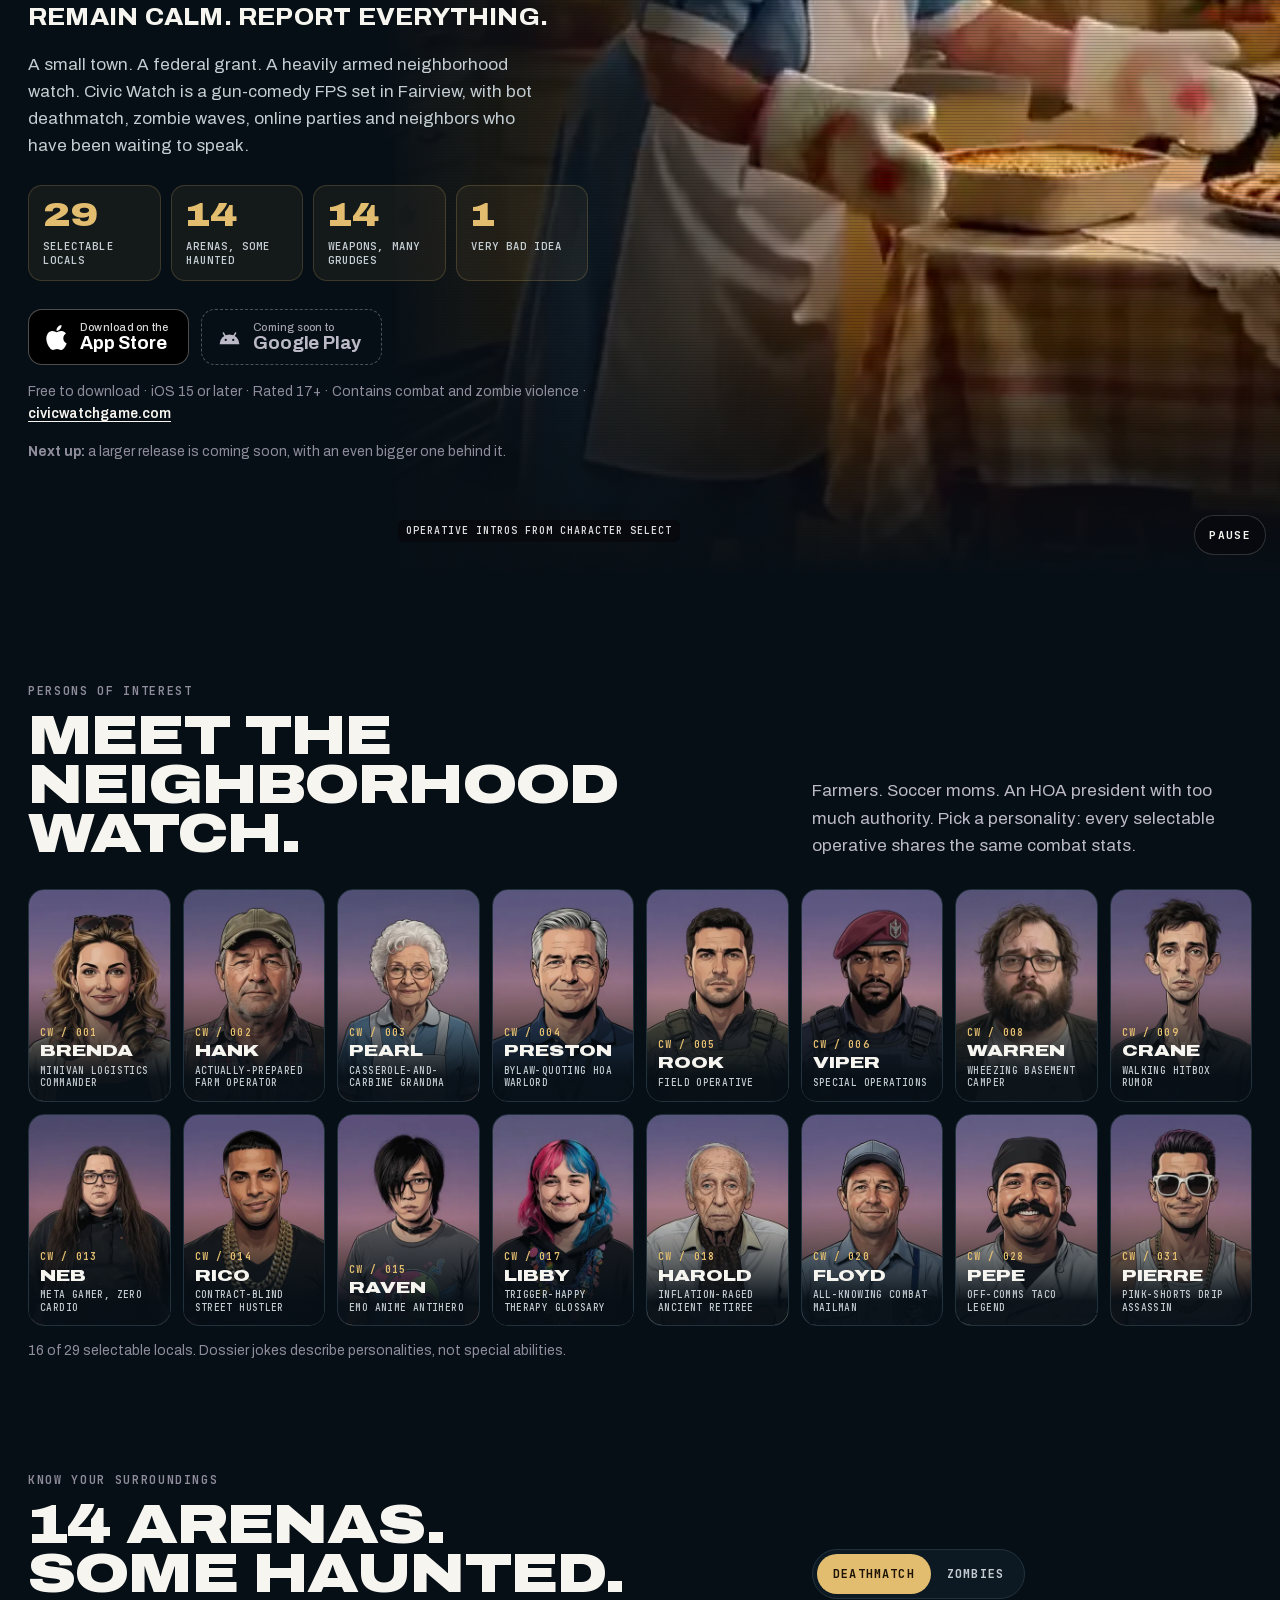
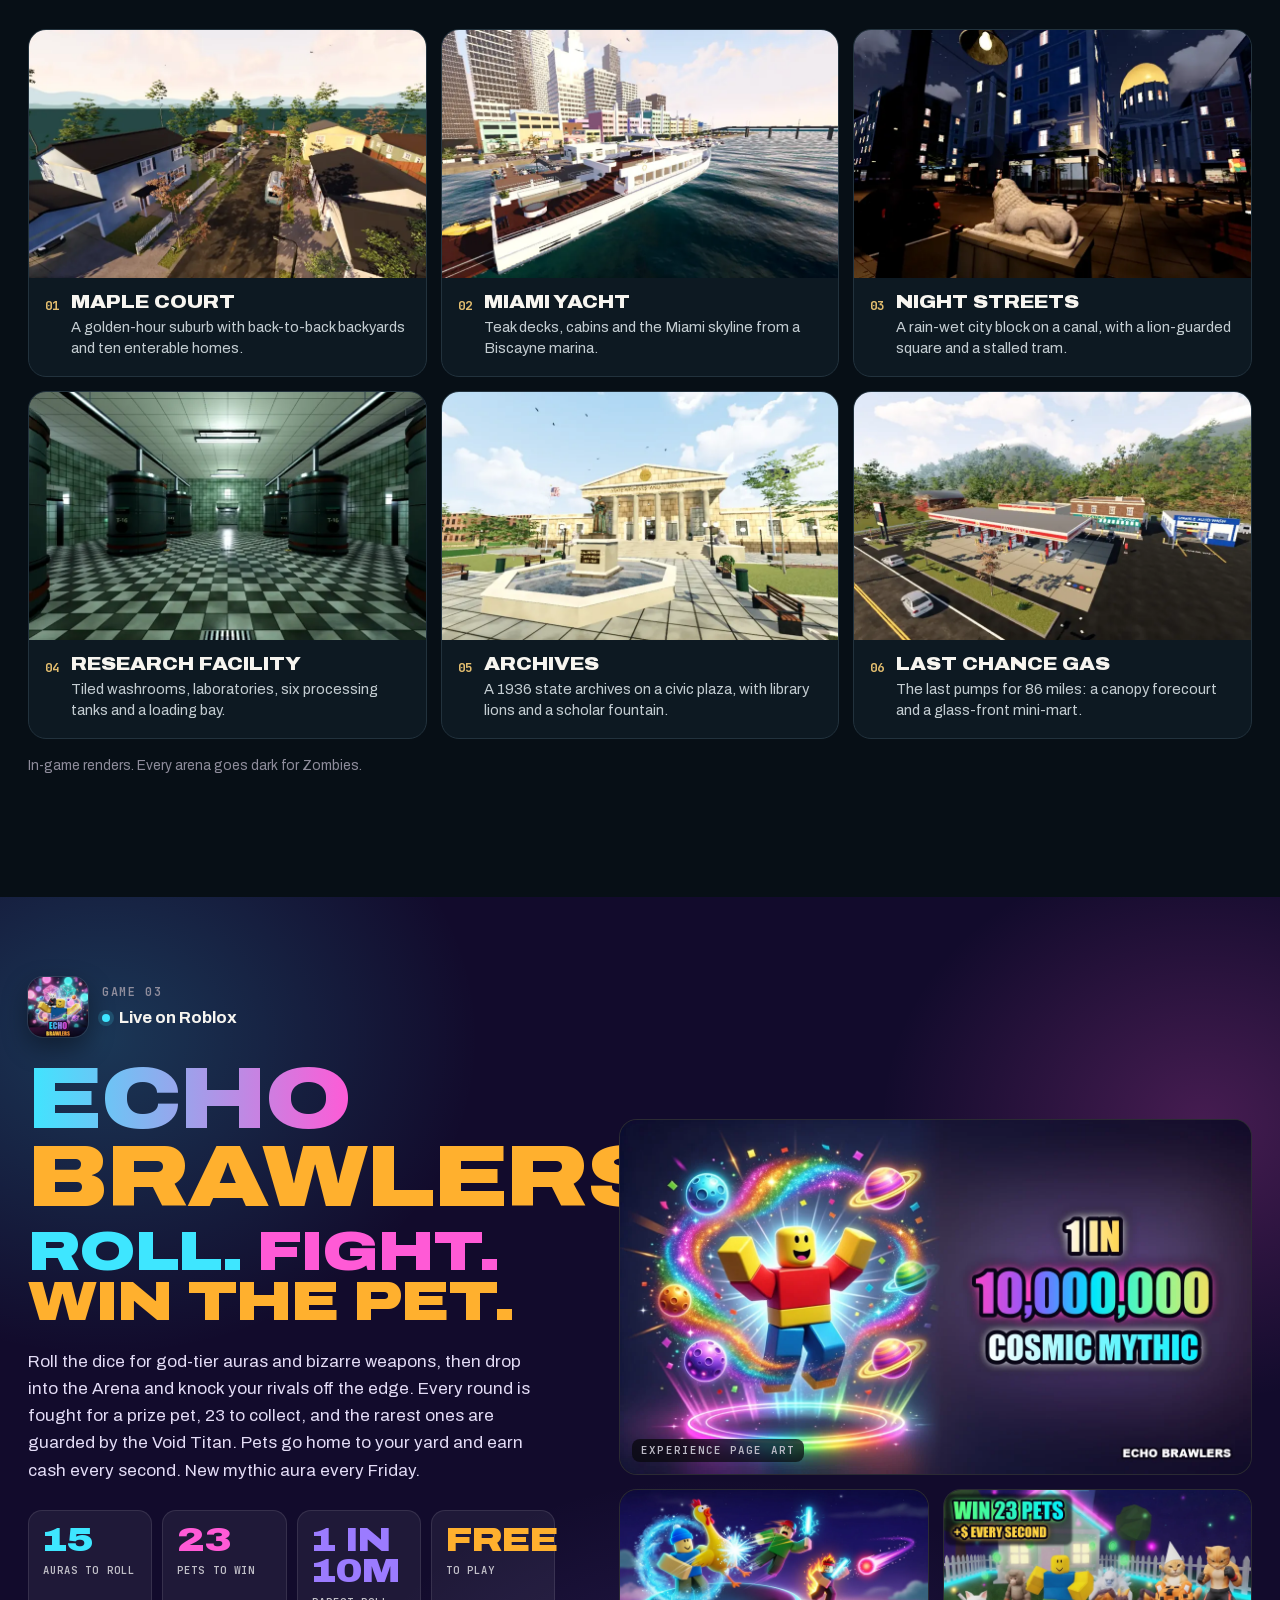
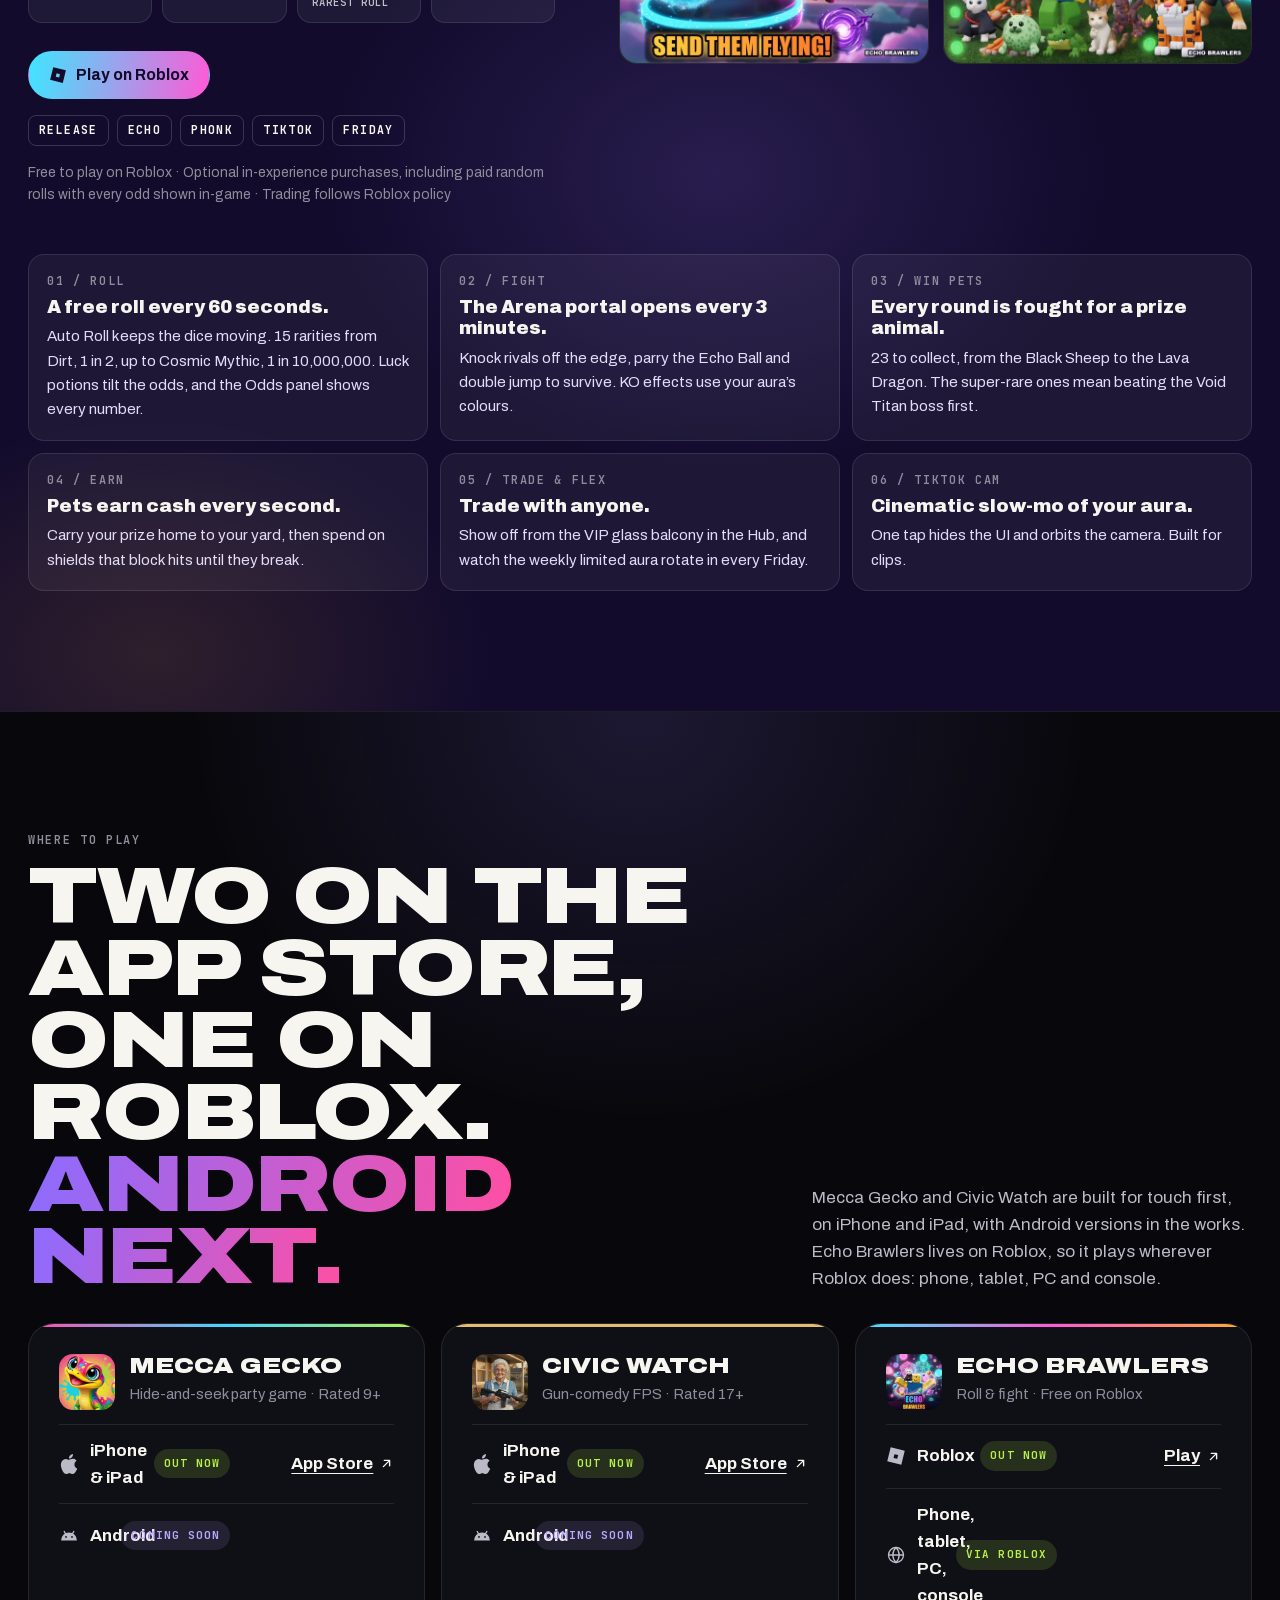
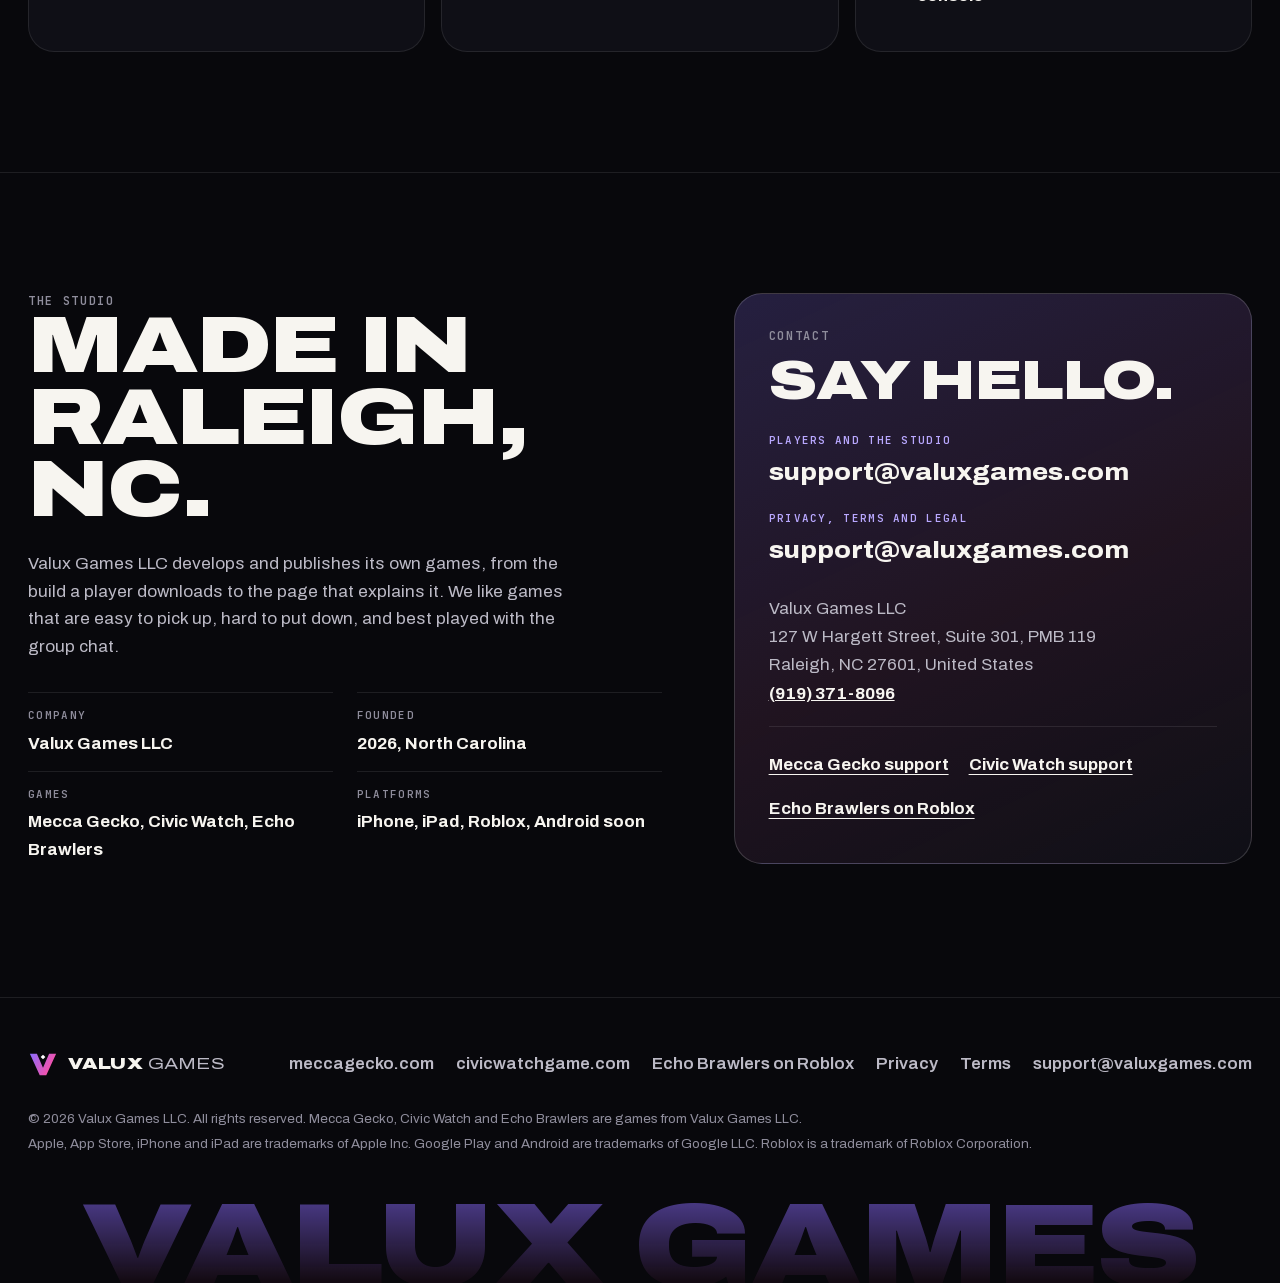
==== commit f874ecec: "Civic Watch: out now on the App Store; drop the browser demo Pick card, game section, platforms card" ====
--- a/index.html
+++ b/index.html
@@ -15,7 +15,7 @@
   <meta name="theme-color" content="#08080c">
   <meta name="color-scheme" content="dark">
   <title>Valux Games — Independent mobile game studio</title>
-  <meta name="description" content="Valux Games LLC is an independent game studio in Raleigh, North Carolina. Mecca Gecko is out now on the App Store, Echo Brawlers is live on Roblox, Civic Watch is in beta, and Android versions are on the way.">
+  <meta name="description" content="Valux Games LLC is an independent game studio in Raleigh, North Carolina. Mecca Gecko is out now on the App Store, Echo Brawlers is live on Roblox, Civic Watch is out on the App Store with a bigger update coming, and Android versions are on the way.">
   <link rel="canonical" href="https://valuxgames.com/">
   <link rel="icon" href="favicon.svg" type="image/svg+xml">
   <link rel="icon" href="icon.png" type="image/png" sizes="32x32">
@@ -85,10 +85,12 @@
         "@type": "VideoGame",
         "name": "Civic Watch",
         "url": "https://civicwatchgame.com/",
+        "sameAs": "https://apps.apple.com/us/app/civic-watch-fps/id6811555006",
         "image": "https://valuxgames.com/assets/civic/key.webp",
         "author": { "@id": "https://valuxgames.com/#studio" },
         "publisher": { "@id": "https://valuxgames.com/#studio" },
-        "gamePlatform": ["Web Browser", "iOS"]
+        "gamePlatform": "iOS",
+        "contentRating": "17+"
       },
       {
         "@type": "VideoGame",
@@ -177,7 +179,7 @@
         <p class="hud hero-hud"><span class="dot"></span>Independent game studio <span class="sep">/</span> Raleigh, NC <span class="sep sm-hide">/</span> <span class="sm-hide">Est. 2026</span></p>
         <h1 id="hero-title" class="display hero-title">Small studio.<br><span class="grad-text">Loud games.</span></h1>
         <div class="hero-sub">
-          <p class="lede">Valux Games LLC makes funny, chaotic games for your phone and your friends. <strong>Mecca Gecko</strong> is out now on the App Store, <strong>Echo Brawlers</strong> is live on Roblox, <strong>Civic Watch</strong> is in beta, and Android versions are on the way.</p>
+          <p class="lede">Valux Games LLC makes funny, chaotic games for your phone and your friends. <strong>Mecca Gecko</strong> is out now on the App Store, <strong>Echo Brawlers</strong> is live on Roblox, <strong>Civic Watch</strong> just landed on the App Store with a bigger update close behind, and Android versions are on the way.</p>
           <ul class="platform-chips" aria-label="Platforms">
             <li><svg aria-hidden="true"><use href="#i-apple"/></svg>iPhone</li>
             <li><svg aria-hidden="true"><use href="#i-apple"/></svg>iPad</li>
@@ -209,14 +211,14 @@
             <img class="pick-art" src="assets/civic/key.webp" alt="" width="1280" height="720" fetchpriority="high">
             <span class="pick-corners" aria-hidden="true"></span>
             <div class="pick-top">
-              <span class="tag tag-beta">In beta</span>
+              <span class="tag tag-live">Out now</span>
               <span class="hud">02 / Gun-comedy FPS</span>
             </div>
             <div class="pick-body">
               <h3 id="pick-civic-title" class="pick-title display civic-mark"><svg aria-hidden="true"><use href="#i-civic"/></svg>Civic<br>Watch</h3>
               <p class="pick-line">Remain calm. Report everything.</p>
               <div class="pick-actions">
-                <a class="btn btn-gold" href="https://civicwatchgame.com/play/"><svg aria-hidden="true"><use href="#i-play"/></svg>Play the demo</a>
+                <a class="btn btn-gold" href="https://apps.apple.com/us/app/civic-watch-fps/id6811555006"><svg aria-hidden="true"><use href="#i-apple"/></svg>App Store</a>
                 <a class="btn btn-ghost" href="#civic-watch">Explore</a>
               </div>
             </div>
@@ -513,7 +515,7 @@
               <img class="app-icon" src="assets/civic/icon.webp" width="160" height="160" alt="" loading="lazy">
               <div>
                 <p class="hud">Game 02</p>
-                <p class="status"><span class="dot dot-beta"></span>In beta on iPhone &amp; iPad</p>
+                <p class="status"><span class="dot"></span>Out now on iPhone &amp; iPad</p>
               </div>
             </div>
             <h2 id="civic-title" class="display civic-title">Civic<br>Watch</h2>
@@ -526,11 +528,11 @@
               <div><dt>Very bad idea</dt><dd>1</dd></div>
             </dl>
             <div class="store-row">
-              <a class="btn btn-gold" href="https://civicwatchgame.com/play/"><svg aria-hidden="true"><use href="#i-play"/></svg>Play the free demo</a>
-              <a class="store-btn" href="https://testflight.apple.com/join/Fg7yHPDD"><svg aria-hidden="true"><use href="#i-apple"/></svg><span><small>Join the beta on</small>TestFlight</span></a>
+              <a class="store-btn" href="https://apps.apple.com/us/app/civic-watch-fps/id6811555006"><svg aria-hidden="true"><use href="#i-apple"/></svg><span><small>Download on the</small>App Store</span></a>
               <span class="store-btn is-soon"><svg aria-hidden="true"><use href="#i-android"/></svg><span><small>Coming soon to</small>Google Play</span></span>
             </div>
-            <p class="fine">Contains combat and zombie violence. Beta places open and close through TestFlight. <a href="https://civicwatchgame.com/">civicwatchgame.com</a></p>
+            <p class="fine">Free to download · iOS 15 or later · Rated 17+ · Contains combat and zombie violence · <a href="https://civicwatchgame.com/">civicwatchgame.com</a></p>
+            <p class="fine"><strong>Next up:</strong> a larger release is coming soon, with an even bigger one behind it.</p>
           </div>
         </div>
       </div>
@@ -673,7 +675,7 @@
         <div class="section-head split" data-reveal>
           <div>
             <p class="hud">Where to play</p>
-            <h2 id="platforms-title" class="h2">On Apple and Roblox now.<br><span class="grad-text">Android next.</span></h2>
+            <h2 id="platforms-title" class="h2">Two on the App Store, one on Roblox.<br><span class="grad-text">Android next.</span></h2>
           </div>
           <p class="note">Mecca Gecko and Civic Watch are built for touch first, on iPhone and iPad, with Android versions in the works. Echo Brawlers lives on Roblox, so it plays wherever Roblox does: phone, tablet, PC and console.</p>
         </div>
@@ -703,23 +705,18 @@
               <img src="assets/civic/icon.webp" width="160" height="160" alt="" loading="lazy">
               <div>
                 <h3>Civic Watch</h3>
-                <p>Gun-comedy FPS · Combat and zombie violence</p>
+                <p>Gun-comedy FPS · Rated 17+</p>
               </div>
             </div>
             <ul class="plat-list">
               <li>
                 <span class="plat-name"><svg aria-hidden="true"><use href="#i-apple"/></svg>iPhone &amp; iPad</span>
-                <span class="pill pill-beta">Beta</span>
-                <a href="https://testflight.apple.com/join/Fg7yHPDD">TestFlight<svg aria-hidden="true"><use href="#i-arrow"/></svg></a>
+                <span class="pill pill-live">Out now</span>
+                <a href="https://apps.apple.com/us/app/civic-watch-fps/id6811555006">App Store<svg aria-hidden="true"><use href="#i-arrow"/></svg></a>
               </li>
               <li>
                 <span class="plat-name"><svg aria-hidden="true"><use href="#i-android"/></svg>Android</span>
                 <span class="pill pill-soon">Coming soon</span>
-              </li>
-              <li>
-                <span class="plat-name"><svg aria-hidden="true"><use href="#i-globe"/></svg>Web browser</span>
-                <span class="pill pill-live">Free demo</span>
-                <a href="https://civicwatchgame.com/play/">Play now<svg aria-hidden="true"><use href="#i-arrow"/></svg></a>
               </li>
             </ul>
           </article>
@@ -801,7 +798,7 @@
     </div>
     <div class="wrap footer-bottom">
       <p>© 2026 Valux Games LLC. All rights reserved. Mecca Gecko, Civic Watch and Echo Brawlers are games from Valux Games LLC.</p>
-      <p>Apple, App Store, iPhone, iPad and TestFlight are trademarks of Apple Inc. Google Play and Android are trademarks of Google LLC. Roblox is a trademark of Roblox Corporation.</p>
+      <p>Apple, App Store, iPhone and iPad are trademarks of Apple Inc. Google Play and Android are trademarks of Google LLC. Roblox is a trademark of Roblox Corporation.</p>
     </div>
     <p class="footer-giant" aria-hidden="true">Valux Games</p>
   </footer>
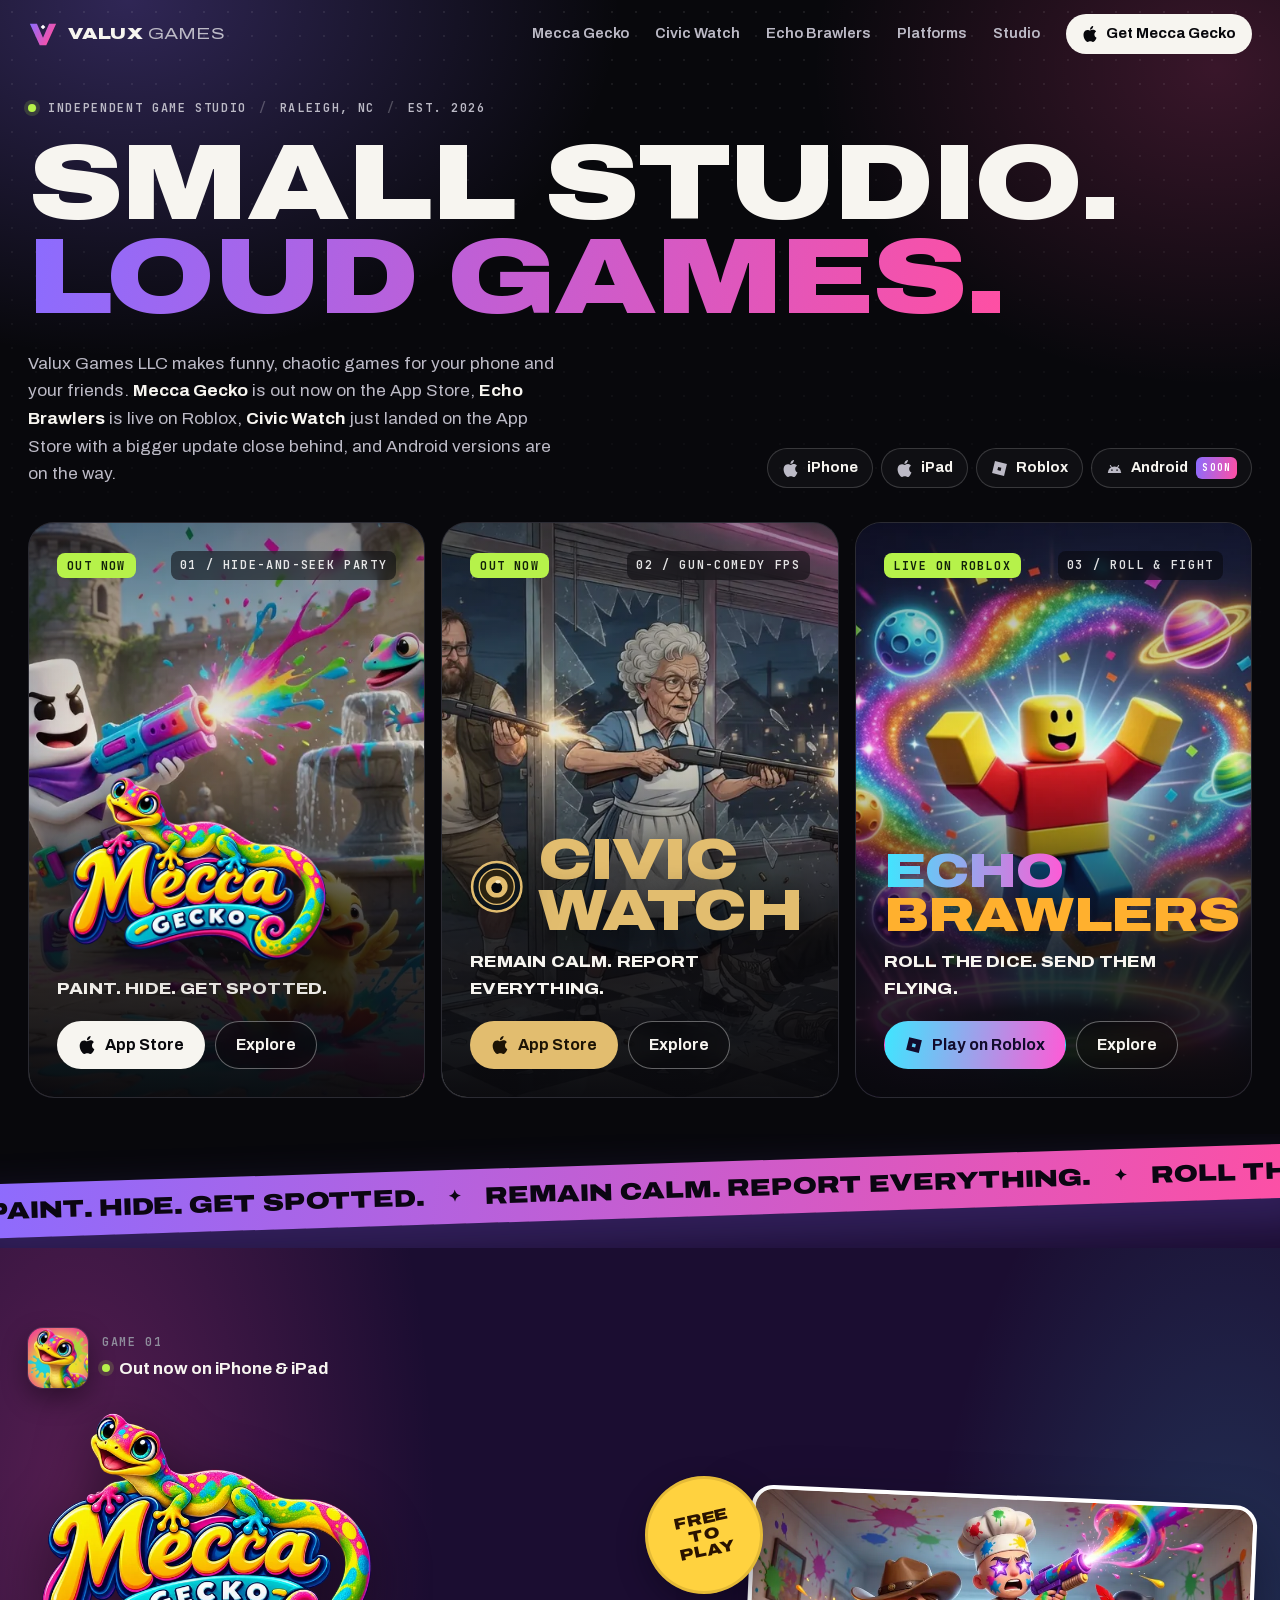
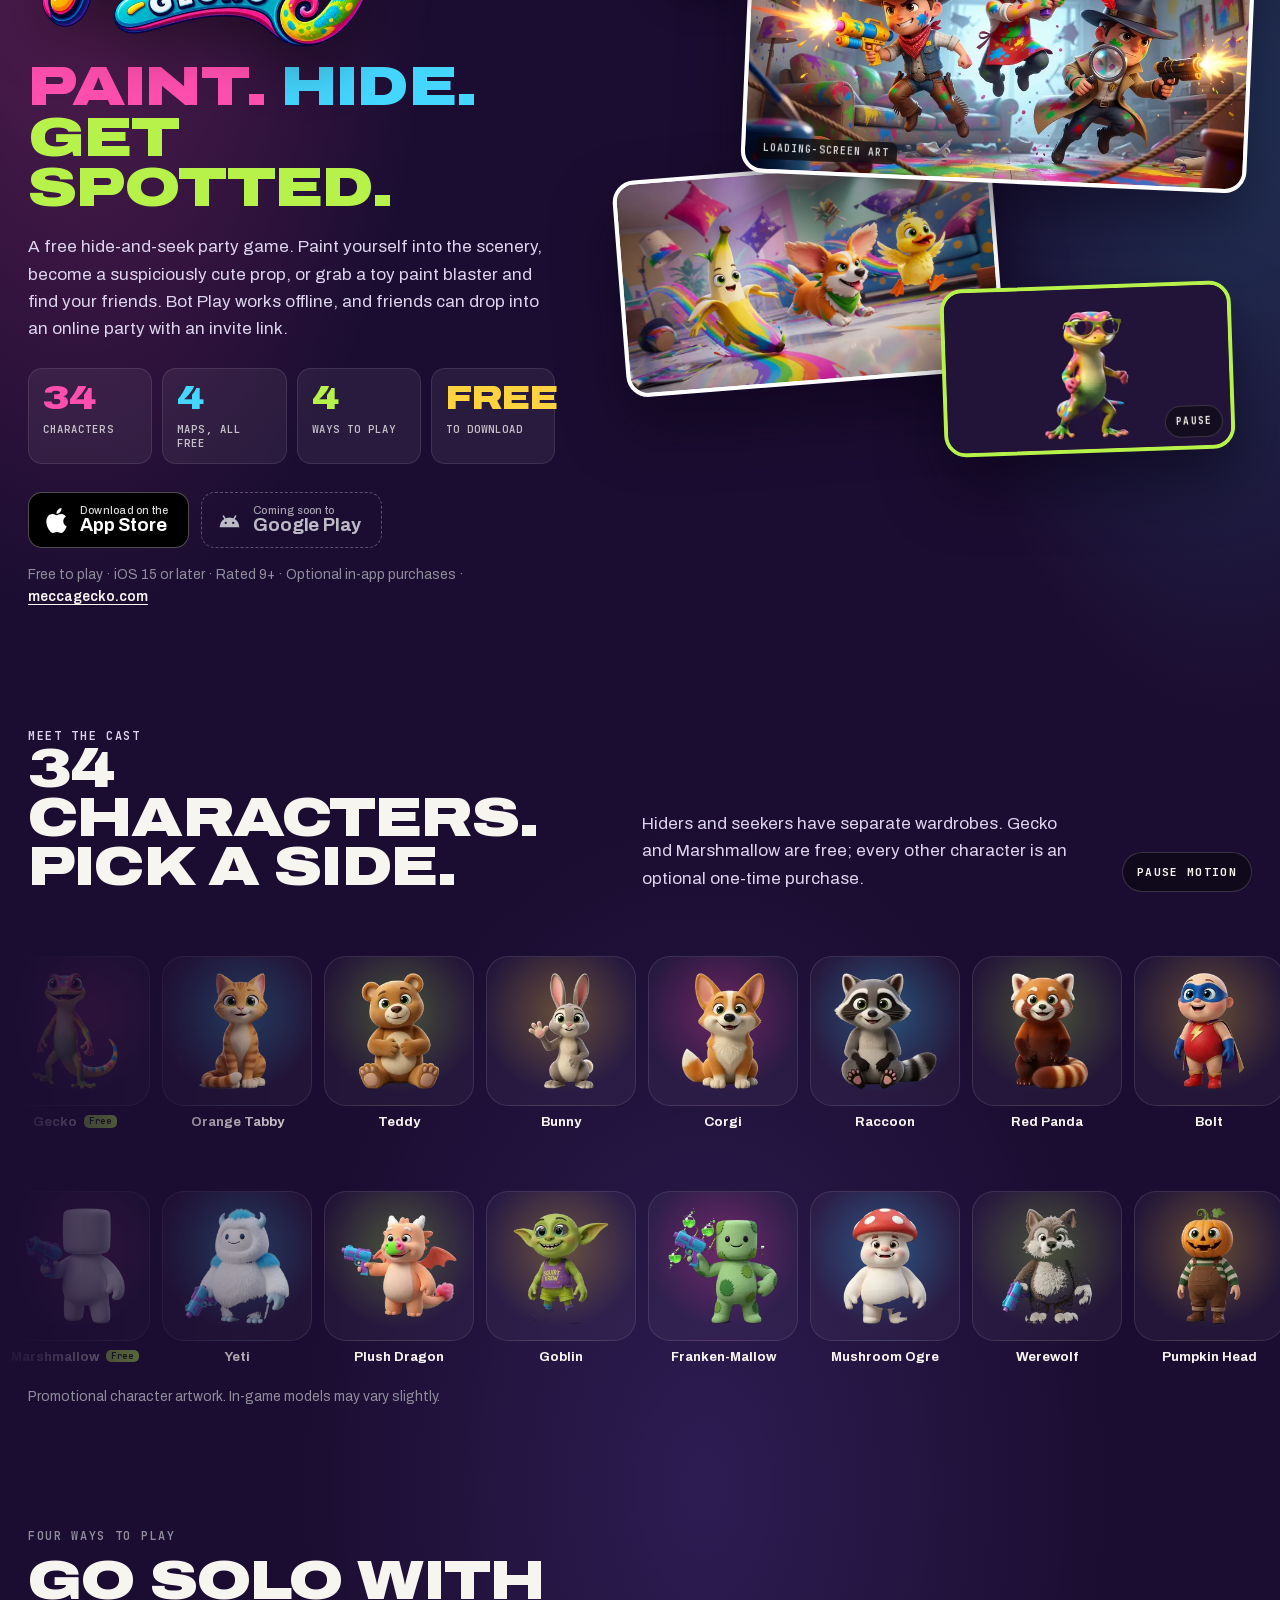
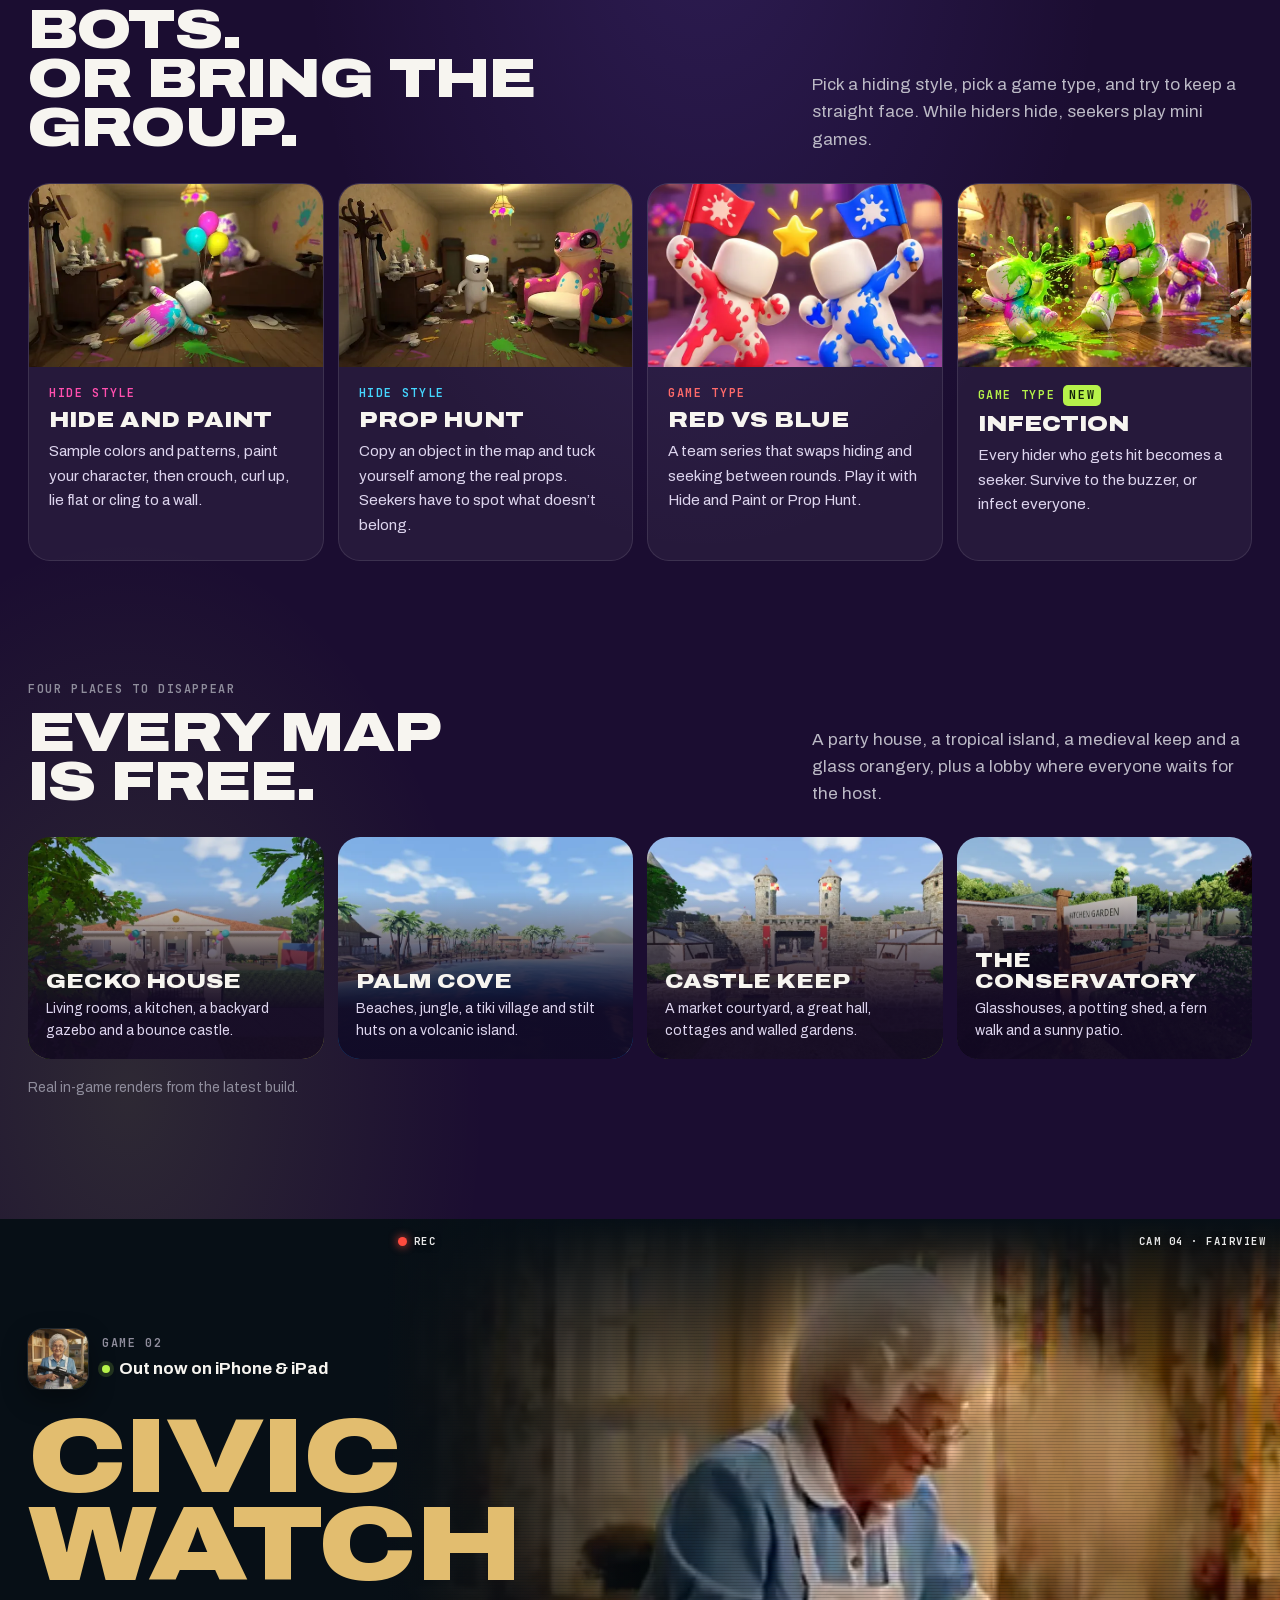
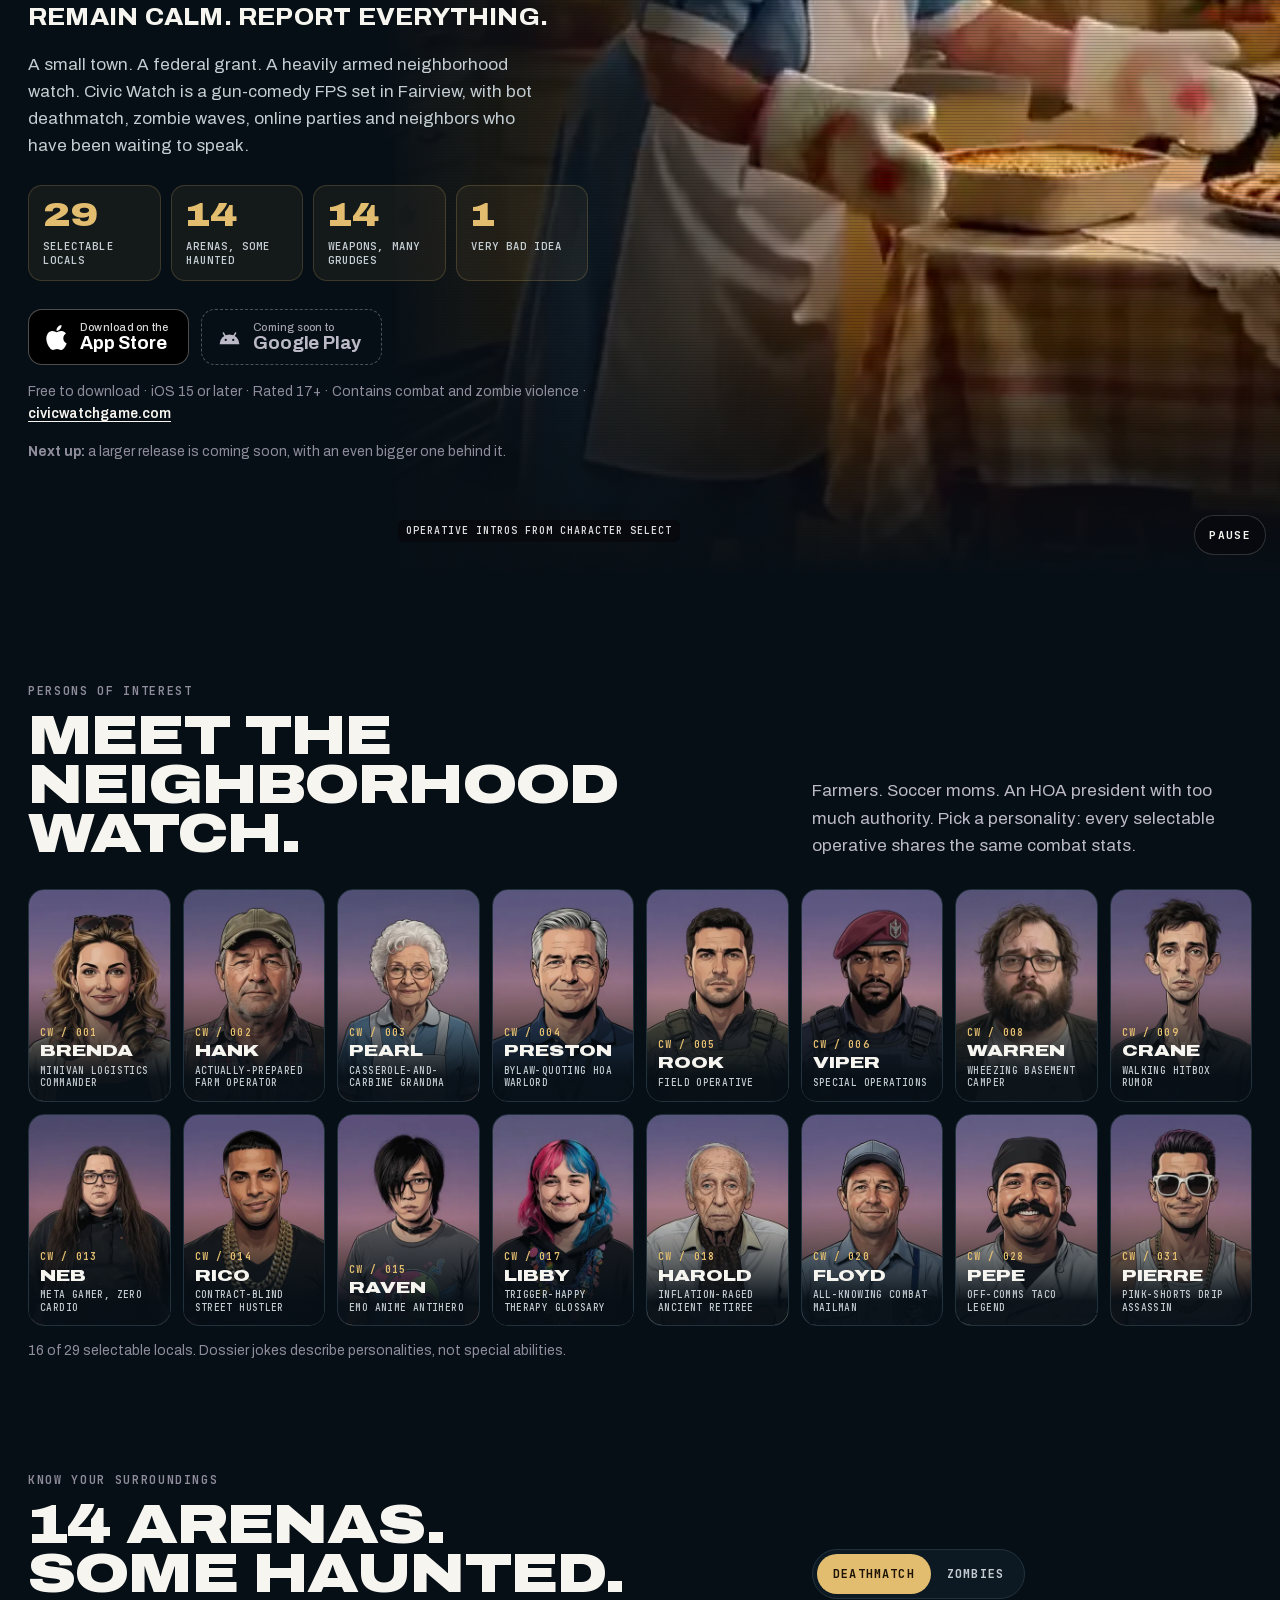
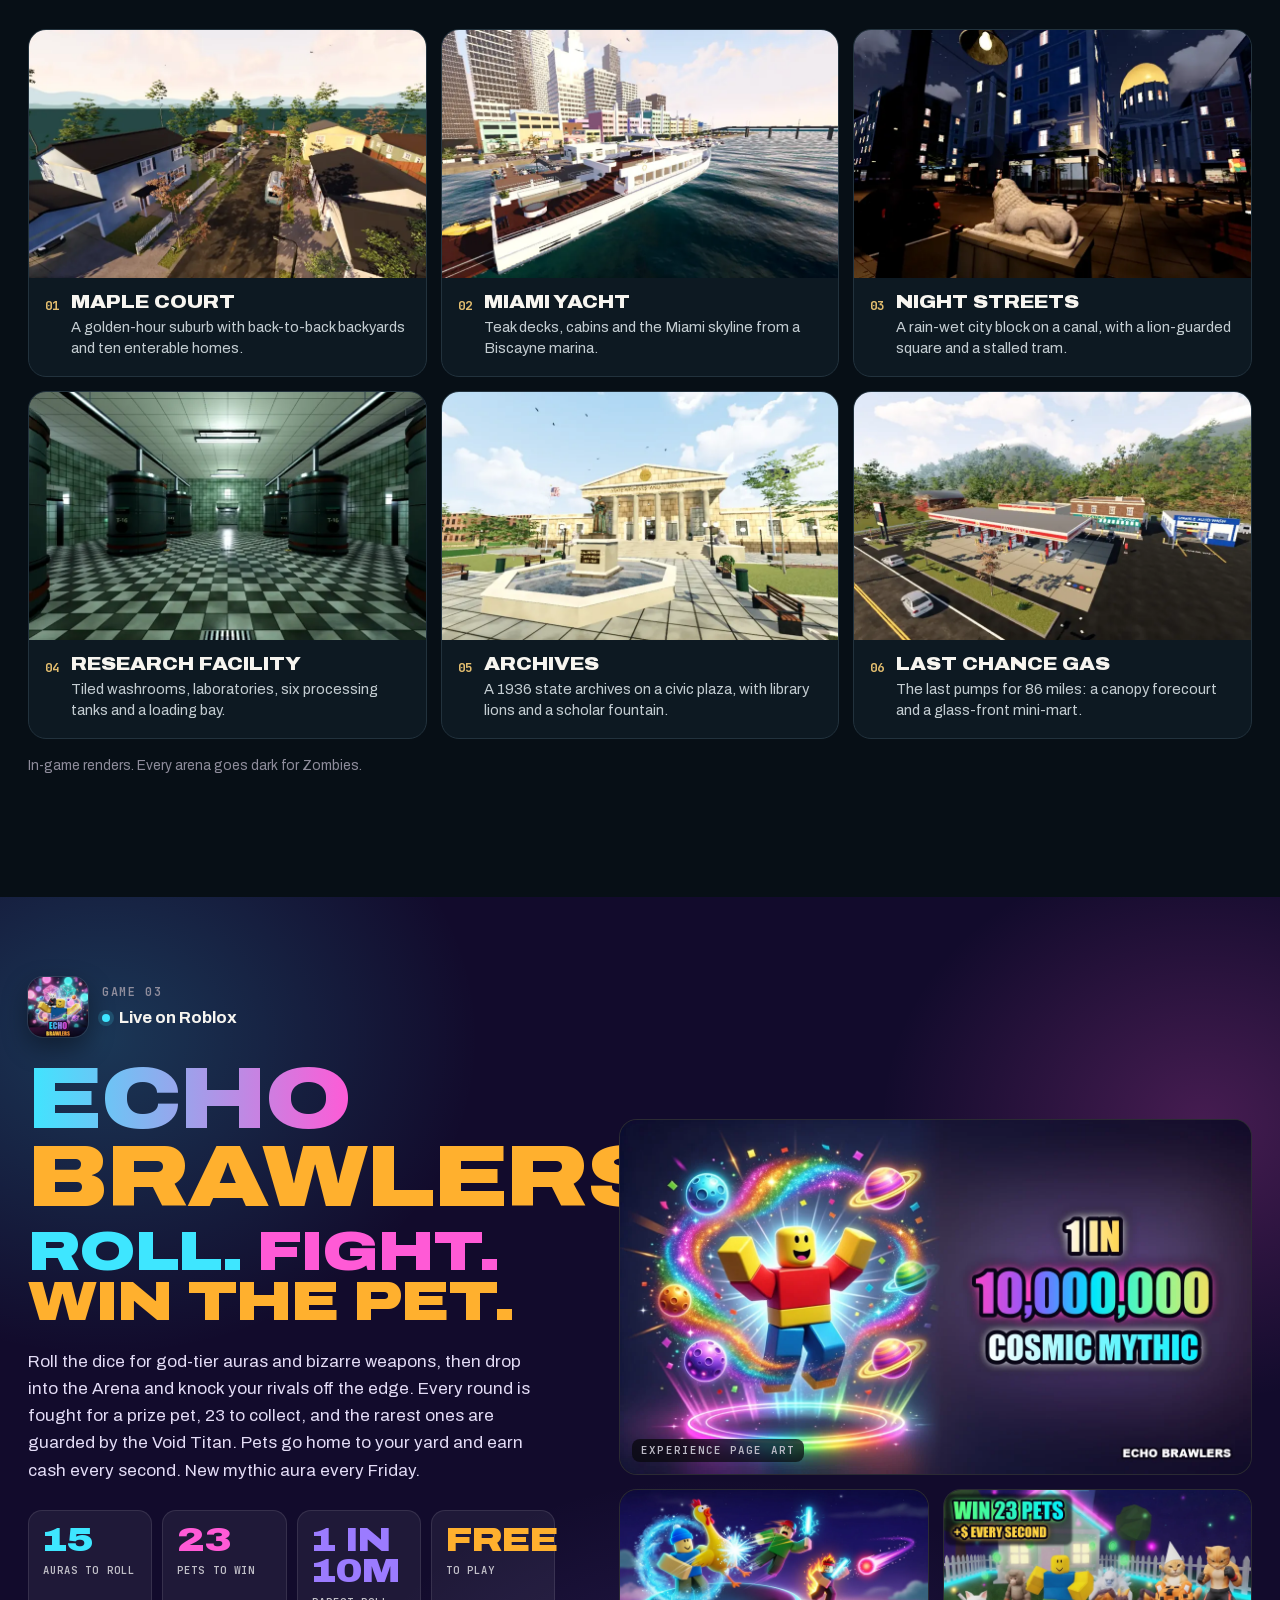
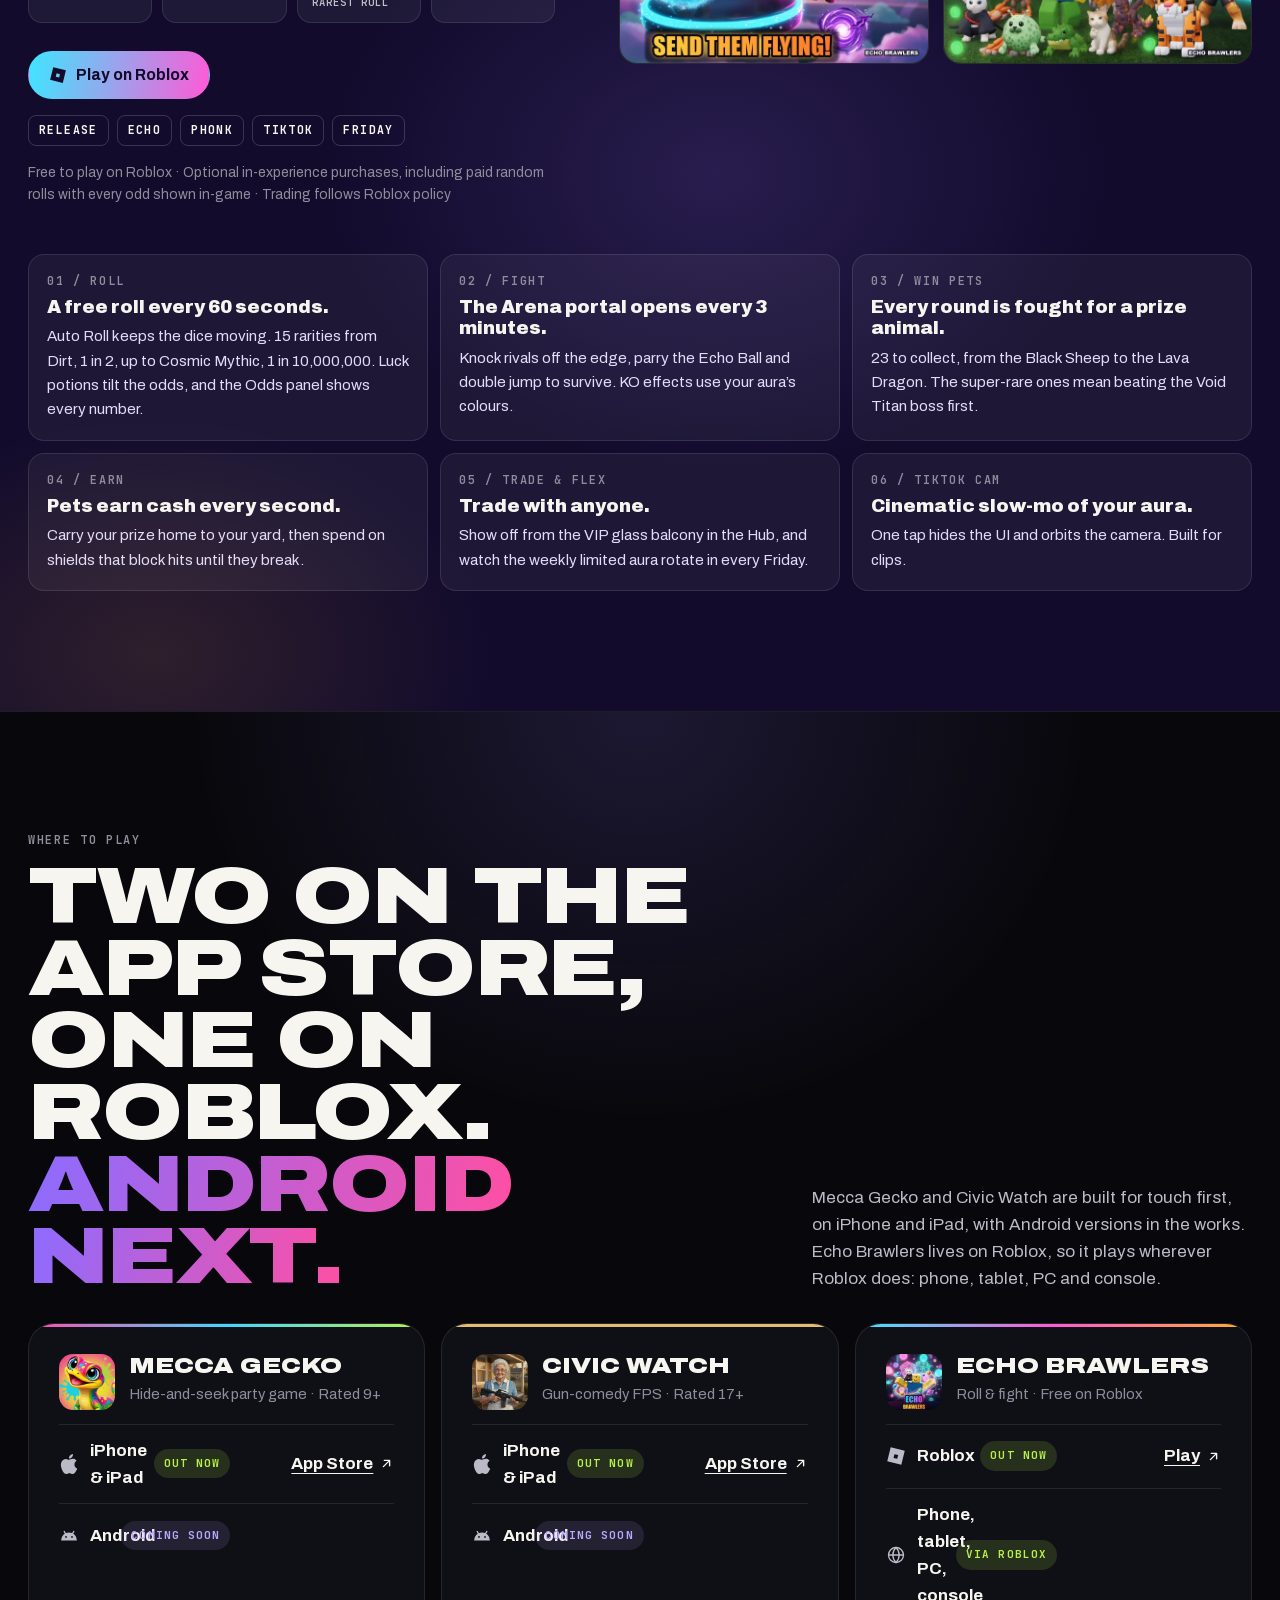
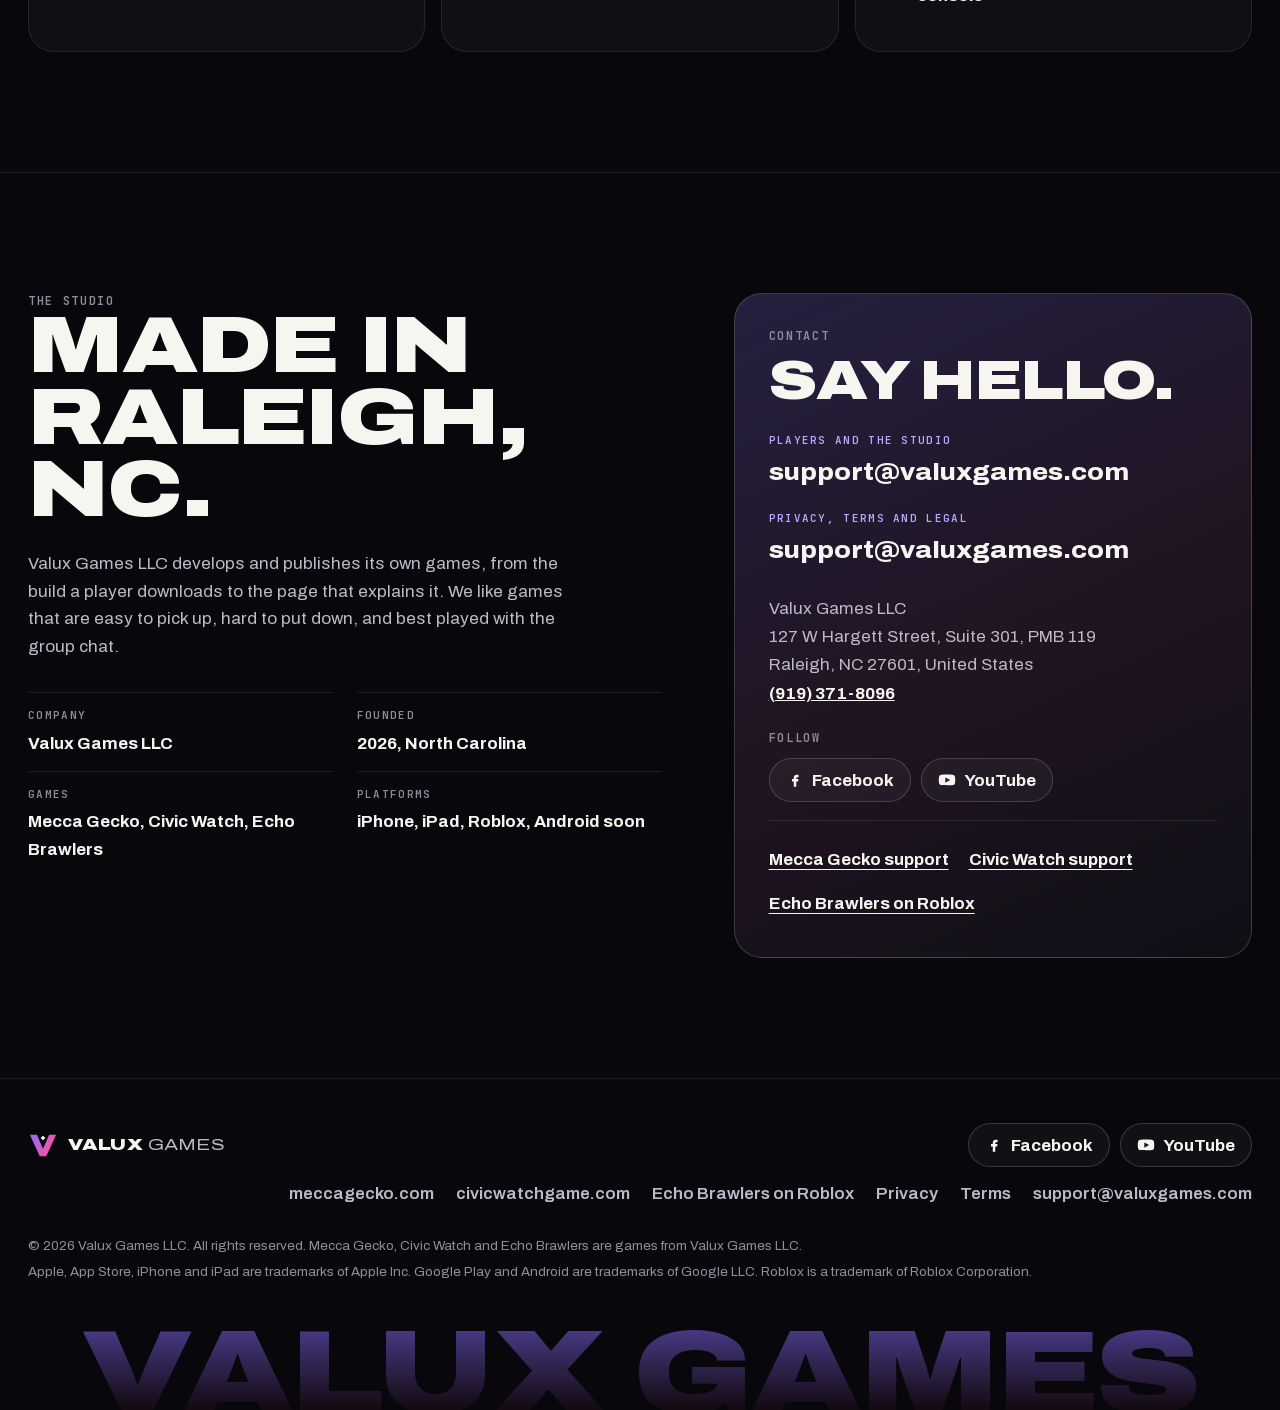
==== commit 10f12119: "Add the Valux Games Facebook page and YouTube channel. The homepage contact card and every footer li" ====
--- a/index.html
+++ b/index.html
@@ -23,7 +23,7 @@
   <link rel="preload" href="assets/fonts/archivo-var.woff2" as="font" type="font/woff2" crossorigin>
   <link rel="preload" href="assets/mecca/key.webp" as="image">
   <link rel="preload" href="assets/civic/key.webp" as="image">
-  <link rel="stylesheet" href="css/site.css?v=20260930">
+  <link rel="stylesheet" href="css/site.css?v=20261005">
   <meta property="og:type" content="website">
   <meta property="og:site_name" content="Valux Games">
   <meta property="og:title" content="Valux Games — Small studio. Loud games.">
@@ -44,6 +44,10 @@
         "alternateName": "Valux Games",
         "url": "https://valuxgames.com/",
         "logo": "https://valuxgames.com/assets/icon-512.png",
+        "sameAs": [
+          "https://www.facebook.com/valuxgames",
+          "https://www.youtube.com/@ValuxGames"
+        ],
         "foundingDate": "2026",
         "telephone": "+1-919-371-8096",
         "email": "support@valuxgames.com",
@@ -148,6 +152,12 @@
     <symbol id="i-play" viewBox="0 0 24 24">
       <path fill="currentColor" d="M7 4.5v15l12.5-7.5z"/>
     </symbol>
+    <symbol id="i-facebook" viewBox="0 0 24 24">
+      <path fill="currentColor" d="M14.2 8.4h2.5V5.1h-2.5C11.9 5.1 10.4 6.6 10.4 9v1.7H8v3.2h2.4V21h3.3v-7.1h2.5l.4-3.2h-2.9V9.2c0-.5.3-.8.8-.8z"/>
+    </symbol>
+    <symbol id="i-youtube" viewBox="0 0 24 24">
+      <path fill="currentColor" d="M22.5 7.2a2.9 2.9 0 0 0-2-2C18.7 4.7 12 4.7 12 4.7s-6.7 0-8.5.5a2.9 2.9 0 0 0-2 2C1 9 1 12 1 12s0 3 .5 4.8a2.9 2.9 0 0 0 2 2c1.8.5 8.5.5 8.5.5s6.7 0 8.5-.5a2.9 2.9 0 0 0 2-2c.5-1.8.5-4.8.5-4.8s0-3-.5-4.8zM9.8 15.5V8.5l6.4 3.5-6.4 3.5z"/>
+    </symbol>
   </svg>
 
   <a class="skip-link" href="#main">Skip to content</a>
@@ -771,6 +781,11 @@
             Raleigh, NC 27601, United States<br>
             <a href="tel:+19193718096">(919) 371-8096</a>
           </address>
+          <p class="hud follow-label">Follow</p>
+          <nav class="social-links" aria-label="Valux Games on social">
+            <a href="https://www.facebook.com/valuxgames"><svg aria-hidden="true"><use href="#i-facebook"/></svg>Facebook</a>
+            <a href="https://www.youtube.com/@ValuxGames"><svg aria-hidden="true"><use href="#i-youtube"/></svg>YouTube</a>
+          </nav>
           <ul class="support-links">
             <li><a href="https://www.meccagecko.com/support.html">Mecca Gecko support</a></li>
             <li><a href="https://civicwatchgame.com/support.html">Civic Watch support</a></li>
@@ -787,14 +802,20 @@
         <svg class="brand-mark" aria-hidden="true"><use href="#i-valux"/></svg>
         <span class="brand-word">Valux <span>Games</span></span>
       </a>
-      <nav class="footer-nav" aria-label="Footer">
-        <a href="https://www.meccagecko.com/">meccagecko.com</a>
-        <a href="https://civicwatchgame.com/">civicwatchgame.com</a>
-        <a href="https://www.roblox.com/games/83952850539551/ECHO-BRAWLERS-Roll-Fight">Echo Brawlers on Roblox</a>
-        <a href="privacy.html">Privacy</a>
-        <a href="terms.html">Terms</a>
-        <a href="mailto:support@valuxgames.com">support@valuxgames.com</a>
-      </nav>
+      <div class="footer-meta">
+        <nav class="social-links" aria-label="Social">
+          <a href="https://www.facebook.com/valuxgames"><svg aria-hidden="true"><use href="#i-facebook"/></svg>Facebook</a>
+          <a href="https://www.youtube.com/@ValuxGames"><svg aria-hidden="true"><use href="#i-youtube"/></svg>YouTube</a>
+        </nav>
+        <nav class="footer-nav" aria-label="Footer">
+          <a href="https://www.meccagecko.com/">meccagecko.com</a>
+          <a href="https://civicwatchgame.com/">civicwatchgame.com</a>
+          <a href="https://www.roblox.com/games/83952850539551/ECHO-BRAWLERS-Roll-Fight">Echo Brawlers on Roblox</a>
+          <a href="privacy.html">Privacy</a>
+          <a href="terms.html">Terms</a>
+          <a href="mailto:support@valuxgames.com">support@valuxgames.com</a>
+        </nav>
+      </div>
     </div>
     <div class="wrap footer-bottom">
       <p>© 2026 Valux Games LLC. All rights reserved. Mecca Gecko, Civic Watch and Echo Brawlers are games from Valux Games LLC.</p>
--- a/css/site.css
+++ b/css/site.css
@@ -1999,6 +1999,41 @@
   text-underline-offset: 4px;
 }
 
+.follow-label {
+  margin-top: 22px;
+}
+
+.social-links {
+  display: flex;
+  flex-wrap: wrap;
+  gap: 10px;
+  margin-top: 10px;
+}
+
+.social-links a {
+  display: inline-flex;
+  align-items: center;
+  gap: 8px;
+  min-height: 44px;
+  padding: 0 16px;
+  border: 1px solid var(--line-2);
+  border-radius: 999px;
+  background: rgba(255, 255, 255, 0.04);
+  font-weight: 700;
+  text-decoration: none;
+}
+
+.social-links a:hover {
+  border-color: var(--violet-soft);
+  color: var(--violet-soft);
+}
+
+.social-links svg {
+  width: 18px;
+  height: 18px;
+  flex: none;
+}
+
 /* Footer */
 
 .site-footer {
@@ -2012,9 +2047,20 @@
 .footer-top {
   display: flex;
   flex-wrap: wrap;
-  align-items: center;
+  align-items: flex-start;
   justify-content: space-between;
   gap: 18px 32px;
+}
+
+.footer-meta {
+  display: flex;
+  flex-direction: column;
+  align-items: flex-start;
+  gap: 6px;
+}
+
+.footer-meta .social-links {
+  margin-top: 0;
 }
 
 .footer-nav {
@@ -2310,6 +2356,10 @@
     gap: 72px;
     align-items: start;
   }
+
+  .footer-meta {
+    align-items: flex-end;
+  }
 }
 
 @media (min-width: 1100px) {
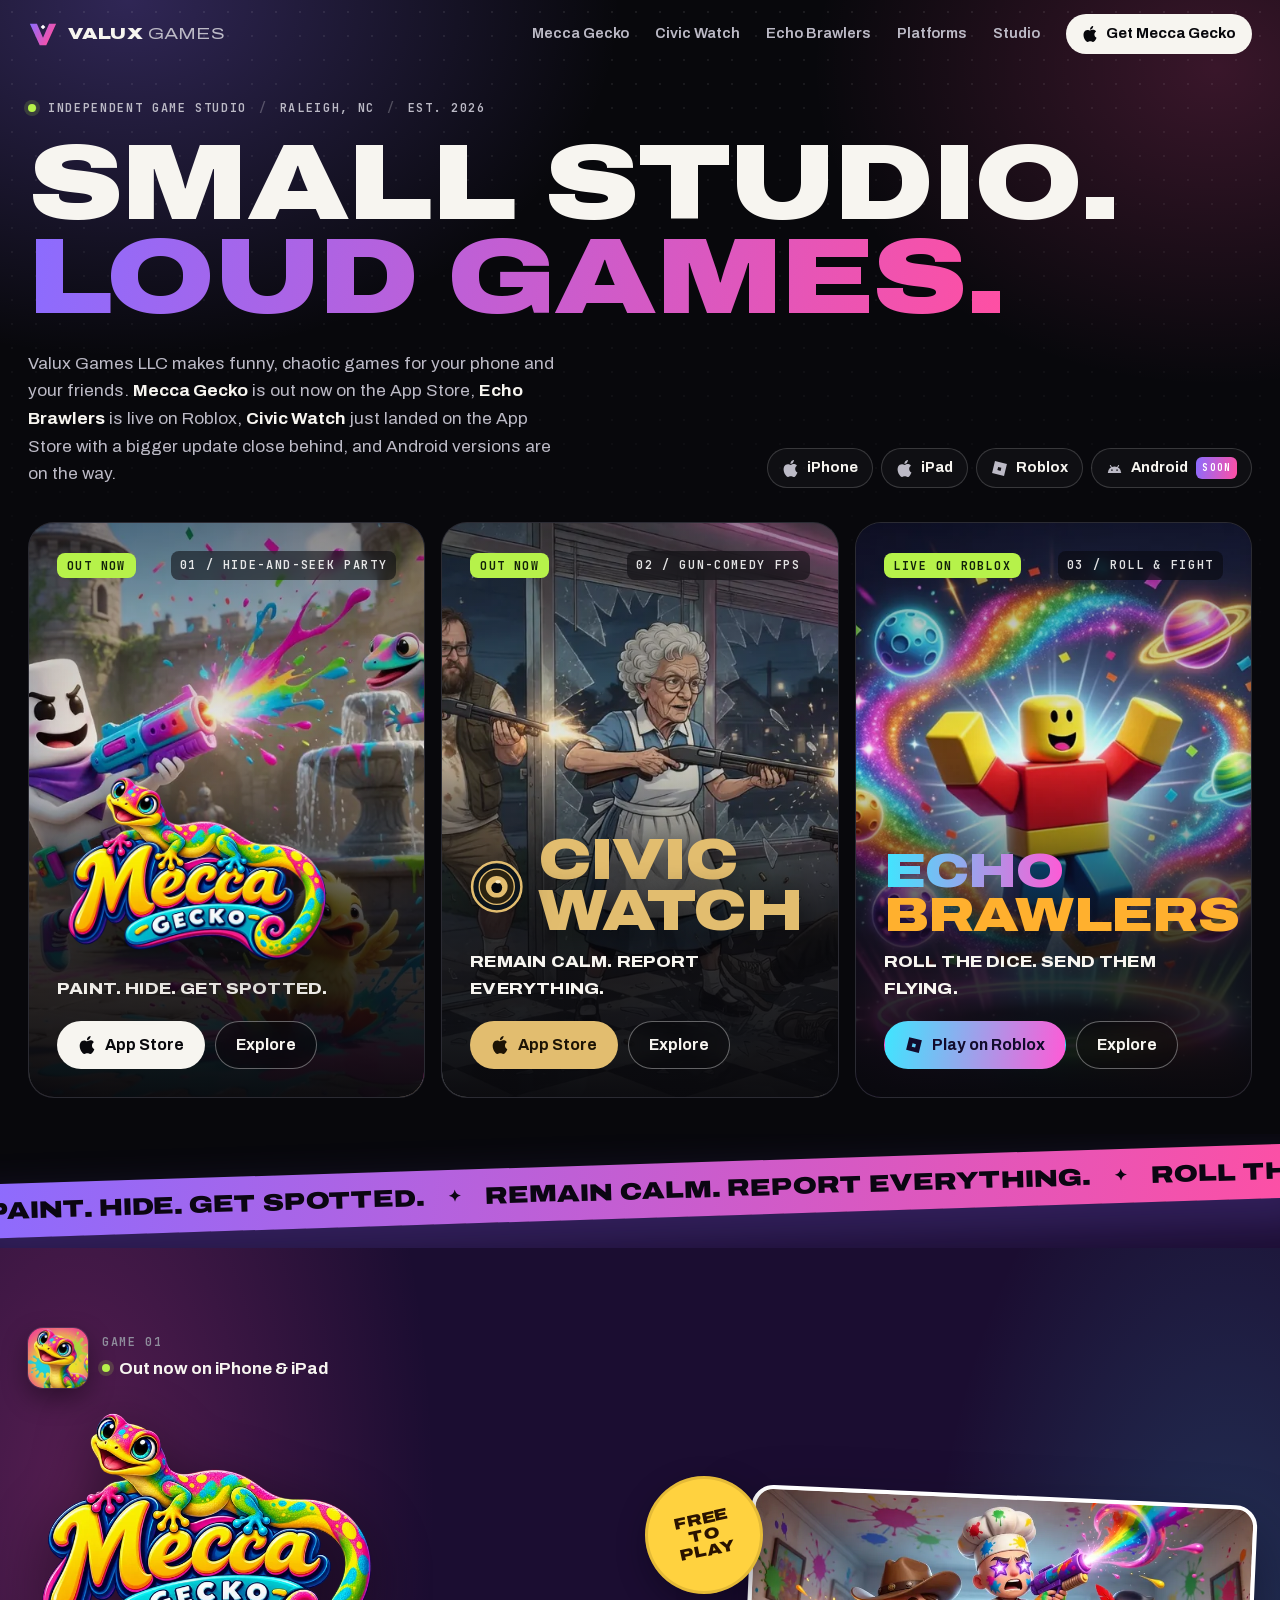
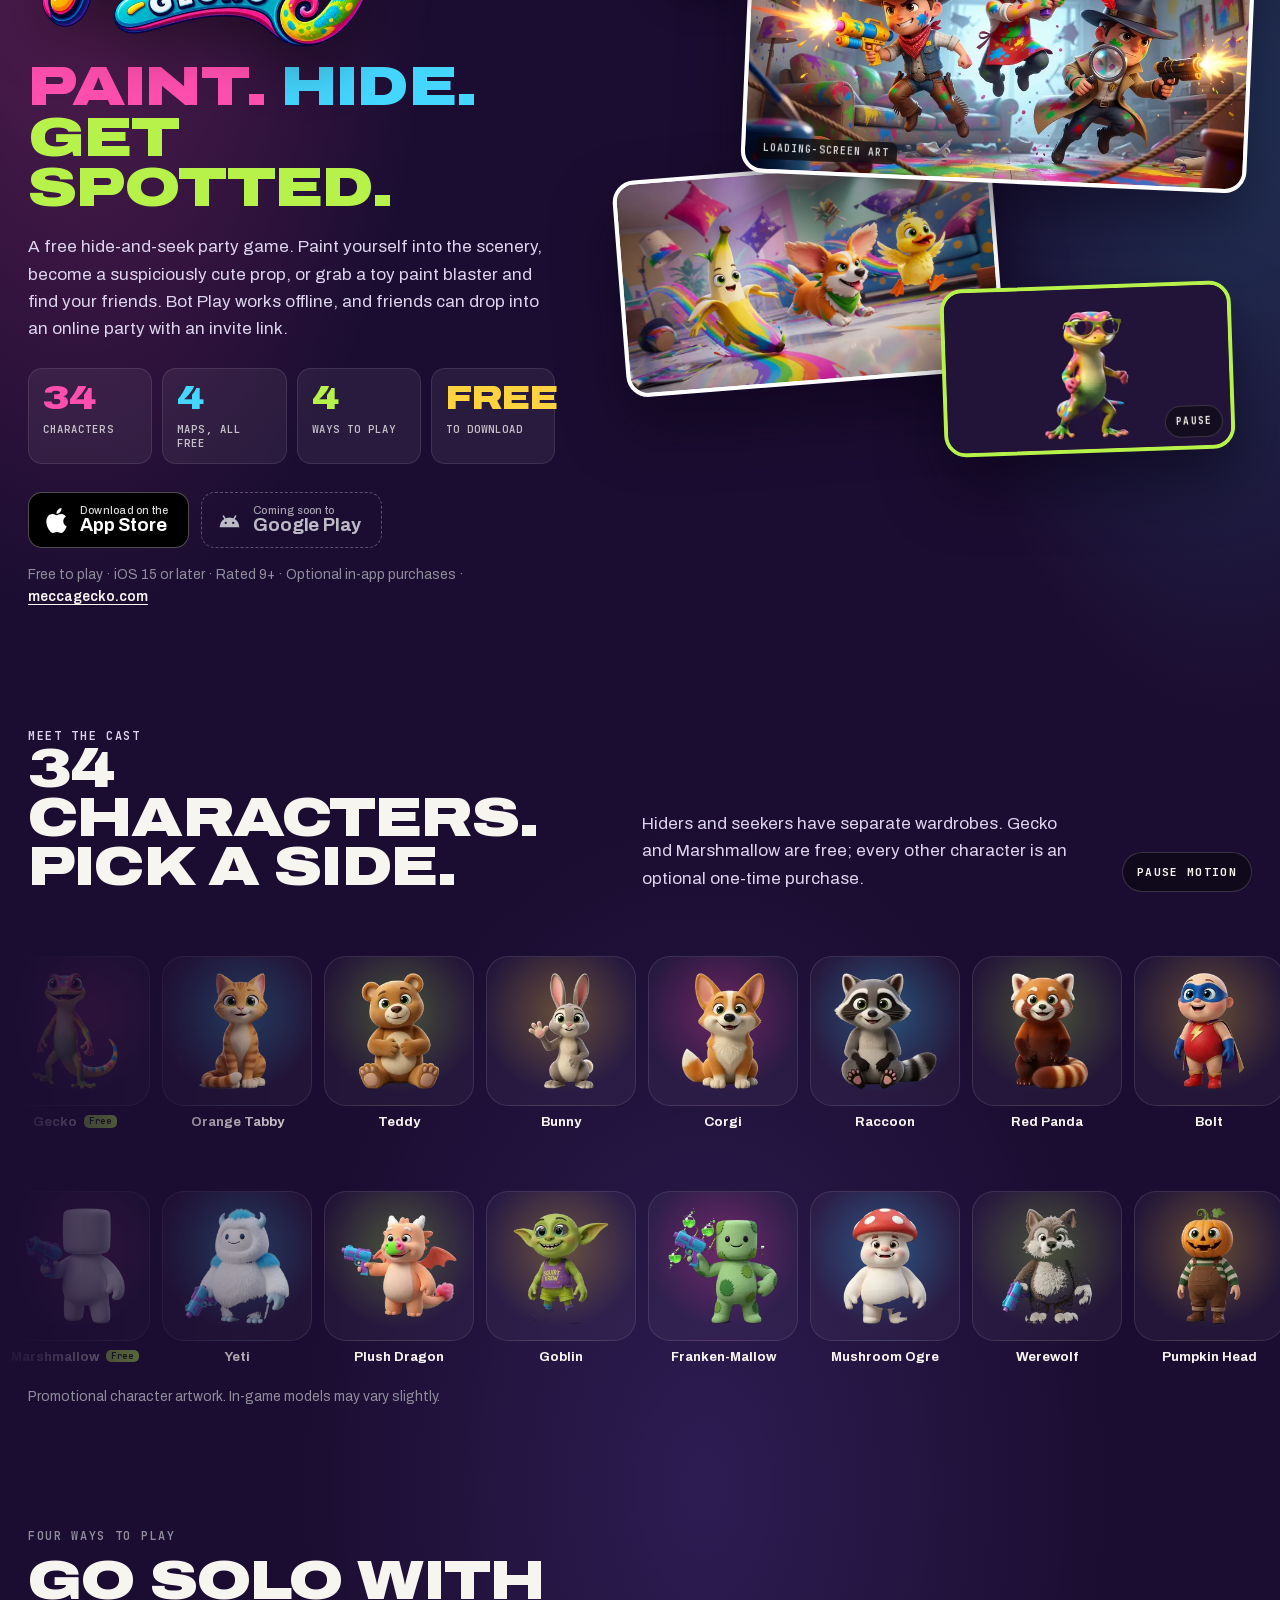
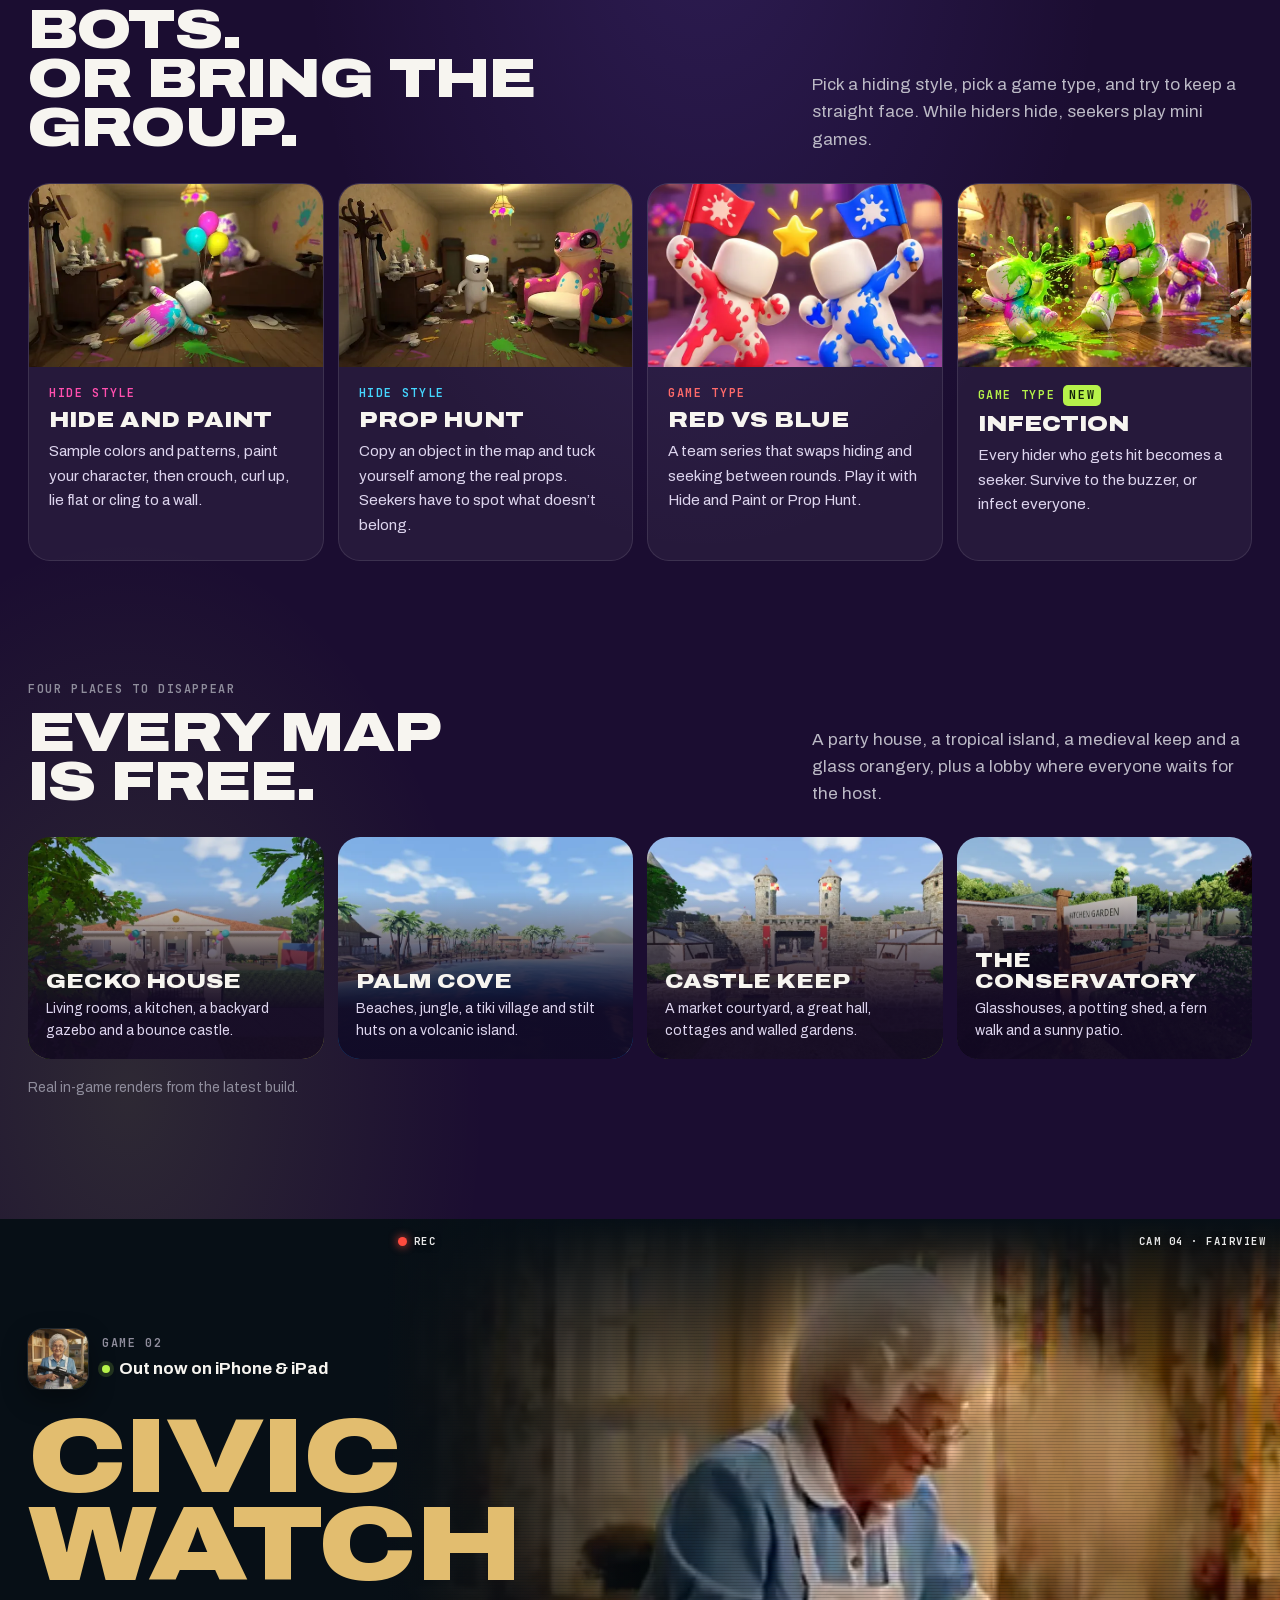
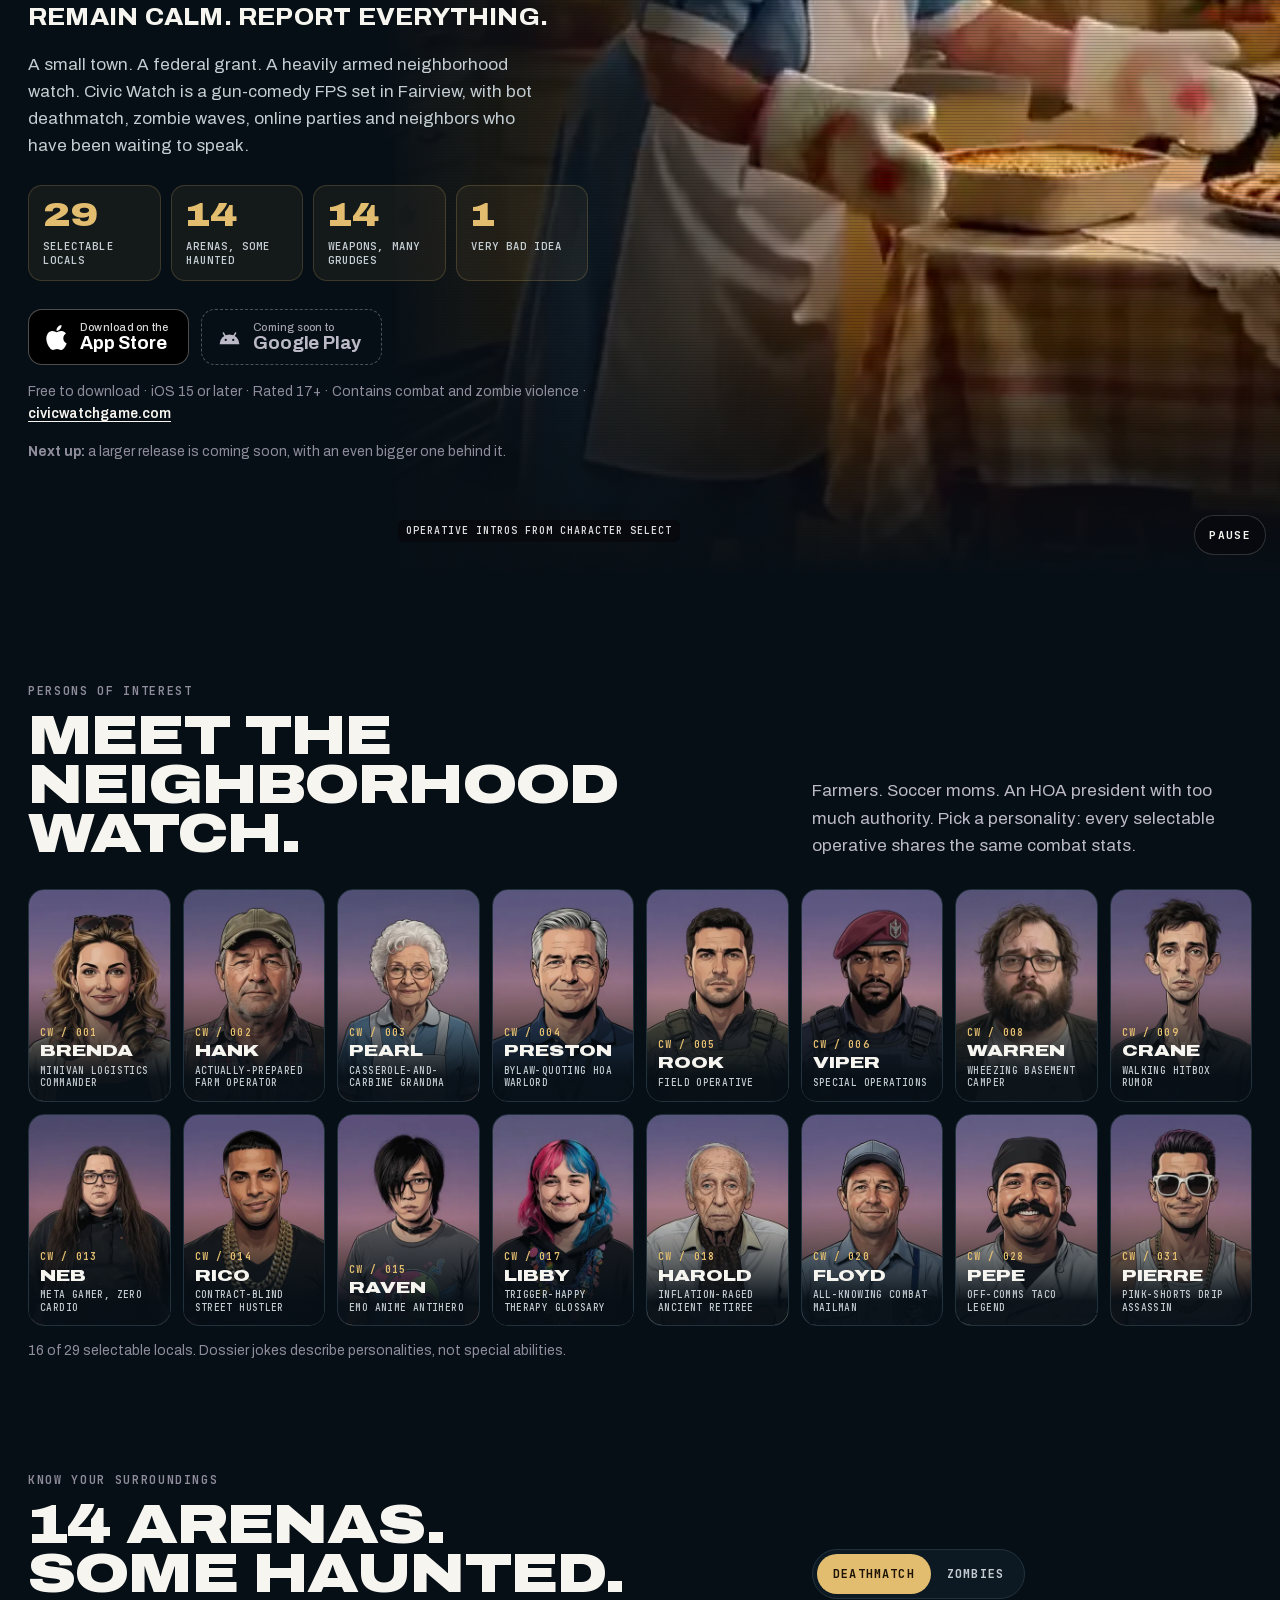
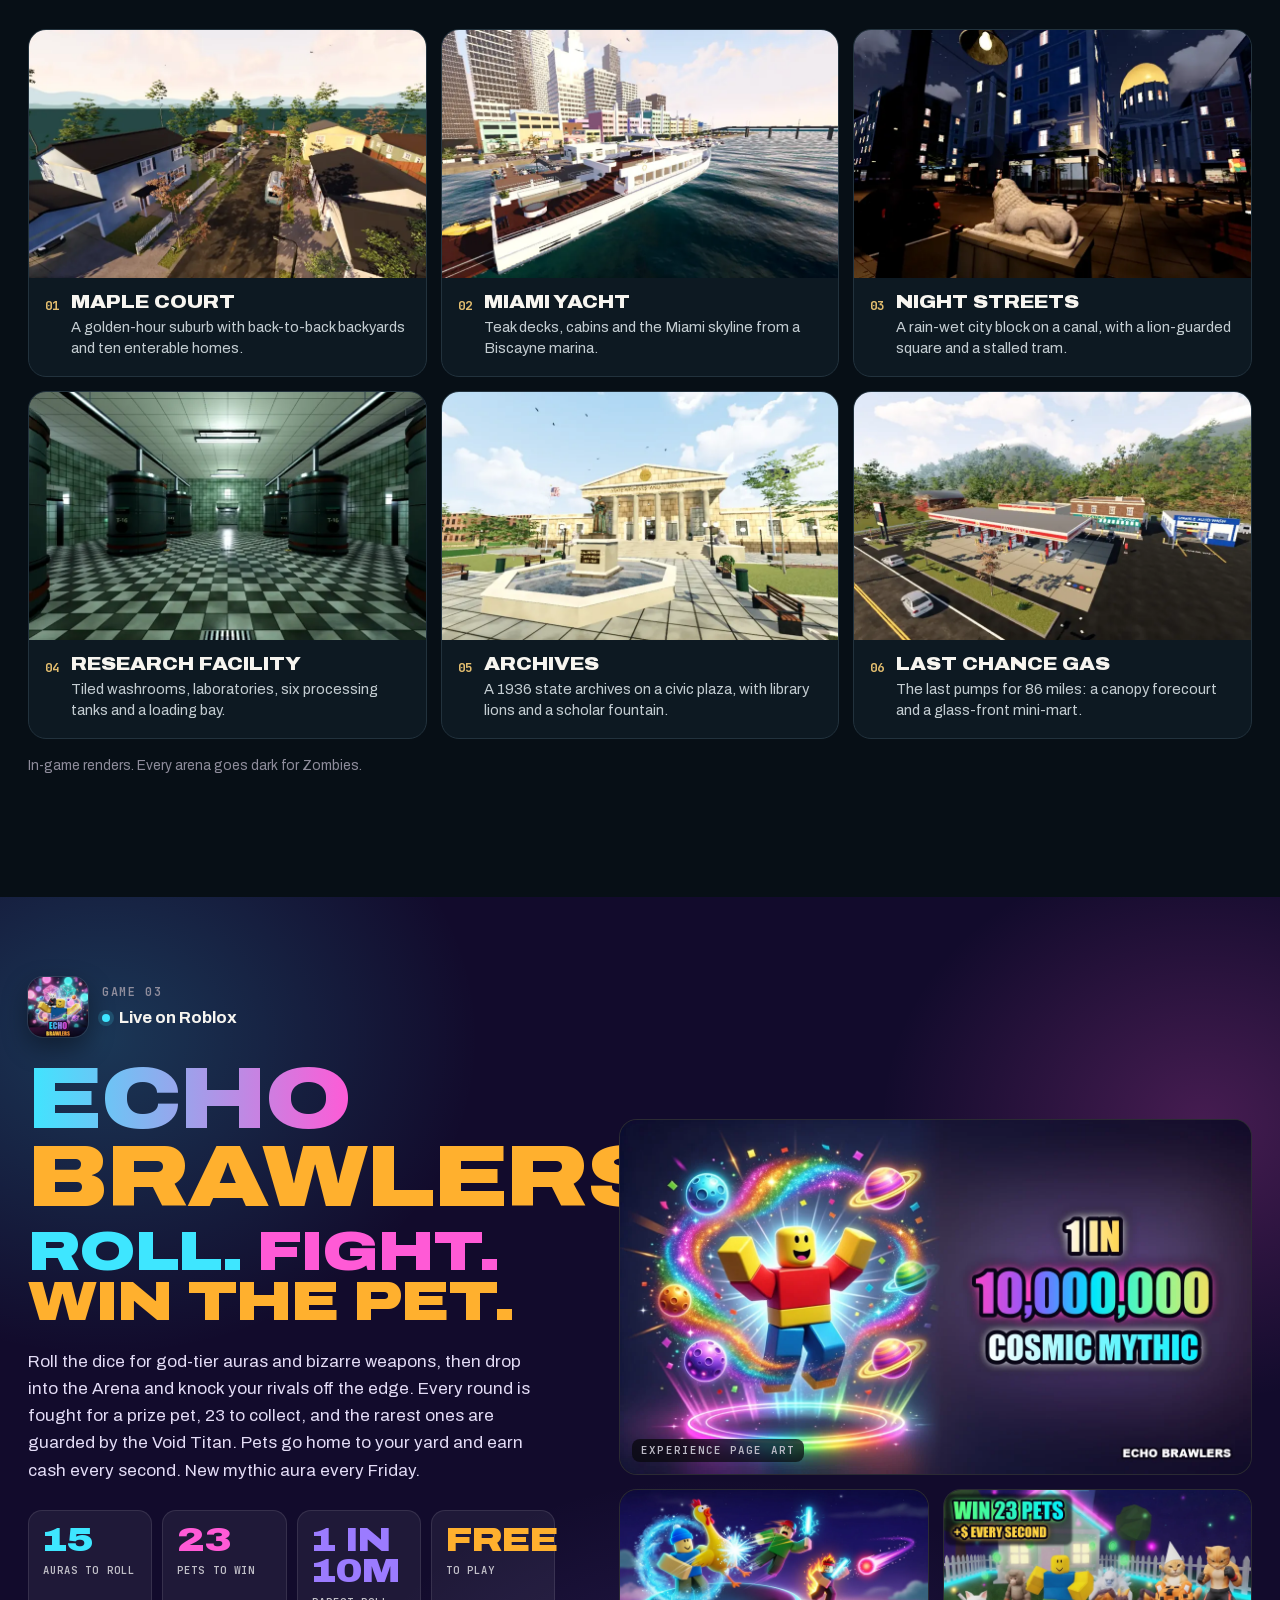
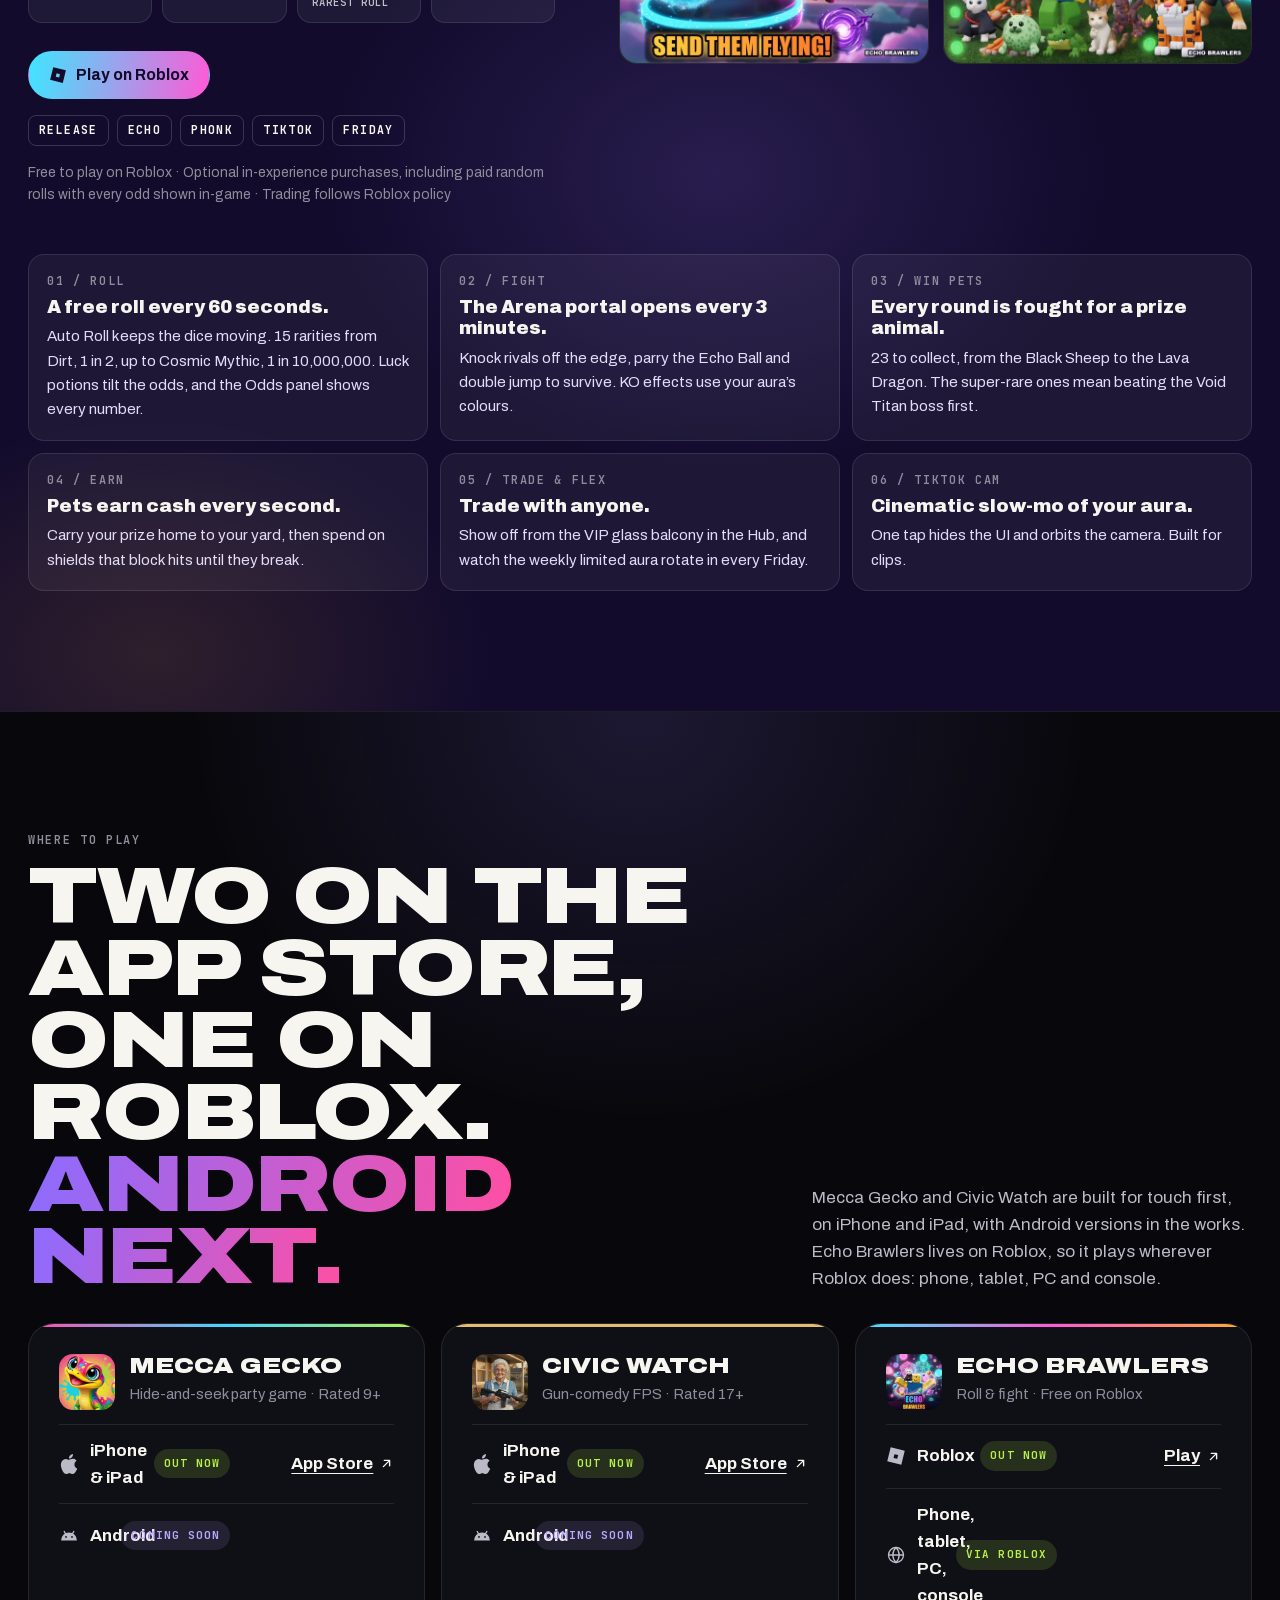
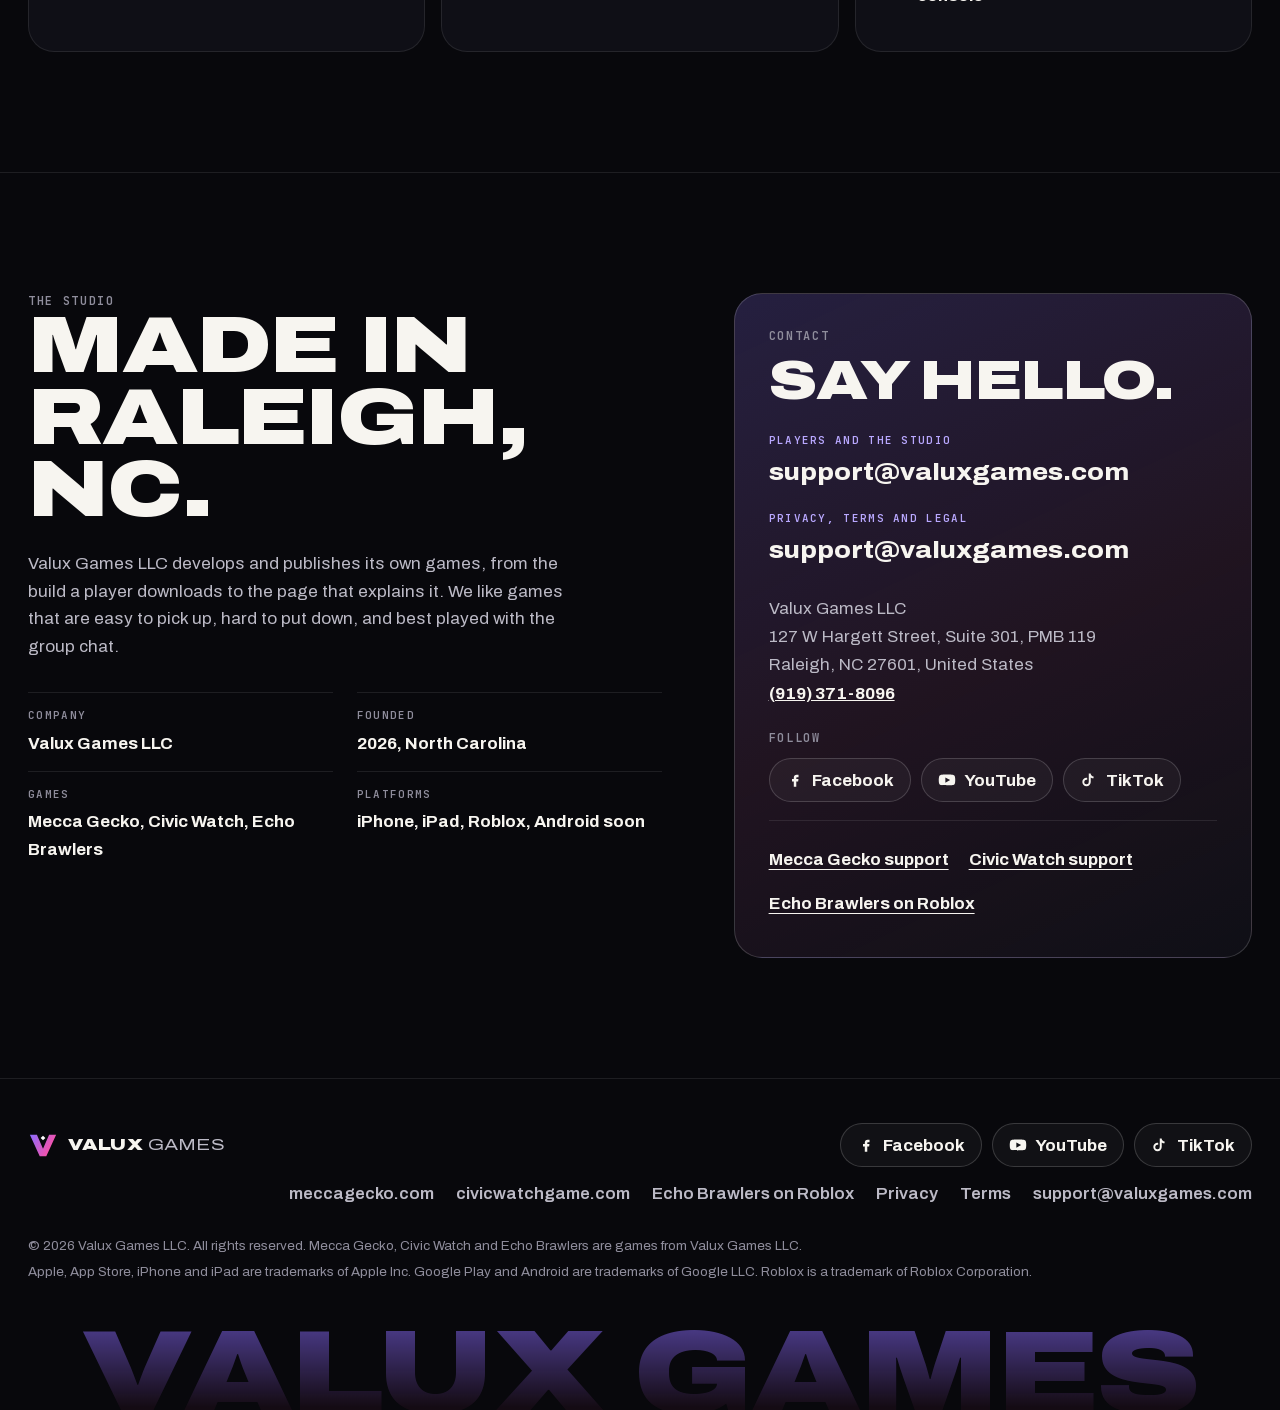
==== commit 090d3d20: "Add the Valux Games TikTok profile. The contact card, every footer, and the studio schema now link t" ====
--- a/index.html
+++ b/index.html
@@ -46,7 +46,8 @@
         "logo": "https://valuxgames.com/assets/icon-512.png",
         "sameAs": [
           "https://www.facebook.com/valuxgames",
-          "https://www.youtube.com/@ValuxGames"
+          "https://www.youtube.com/@ValuxGames",
+          "https://www.tiktok.com/@valuxgamesofficial"
         ],
         "foundingDate": "2026",
         "telephone": "+1-919-371-8096",
@@ -158,6 +159,9 @@
     <symbol id="i-youtube" viewBox="0 0 24 24">
       <path fill="currentColor" d="M22.5 7.2a2.9 2.9 0 0 0-2-2C18.7 4.7 12 4.7 12 4.7s-6.7 0-8.5.5a2.9 2.9 0 0 0-2 2C1 9 1 12 1 12s0 3 .5 4.8a2.9 2.9 0 0 0 2 2c1.8.5 8.5.5 8.5.5s6.7 0 8.5-.5a2.9 2.9 0 0 0 2-2c.5-1.8.5-4.8.5-4.8s0-3-.5-4.8zM9.8 15.5V8.5l6.4 3.5-6.4 3.5z"/>
     </symbol>
+    <symbol id="i-tiktok" viewBox="0 0 24 24">
+      <path fill="currentColor" d="M14.2 3.2c.3 2.2 1.7 3.8 3.9 4.1v2.5a6.3 6.3 0 0 1-3.8-1.2v6.1a5.6 5.6 0 1 1-5.6-5.6c.3 0 .6 0 .9.1v2.6a3 3 0 1 0 2.1 2.9V3.2h2.5z"/>
+    </symbol>
   </svg>
 
   <a class="skip-link" href="#main">Skip to content</a>
@@ -785,6 +789,7 @@
           <nav class="social-links" aria-label="Valux Games on social">
             <a href="https://www.facebook.com/valuxgames"><svg aria-hidden="true"><use href="#i-facebook"/></svg>Facebook</a>
             <a href="https://www.youtube.com/@ValuxGames"><svg aria-hidden="true"><use href="#i-youtube"/></svg>YouTube</a>
+            <a href="https://www.tiktok.com/@valuxgamesofficial"><svg aria-hidden="true"><use href="#i-tiktok"/></svg>TikTok</a>
           </nav>
           <ul class="support-links">
             <li><a href="https://www.meccagecko.com/support.html">Mecca Gecko support</a></li>
@@ -806,6 +811,7 @@
         <nav class="social-links" aria-label="Social">
           <a href="https://www.facebook.com/valuxgames"><svg aria-hidden="true"><use href="#i-facebook"/></svg>Facebook</a>
           <a href="https://www.youtube.com/@ValuxGames"><svg aria-hidden="true"><use href="#i-youtube"/></svg>YouTube</a>
+          <a href="https://www.tiktok.com/@valuxgamesofficial"><svg aria-hidden="true"><use href="#i-tiktok"/></svg>TikTok</a>
         </nav>
         <nav class="footer-nav" aria-label="Footer">
           <a href="https://www.meccagecko.com/">meccagecko.com</a>
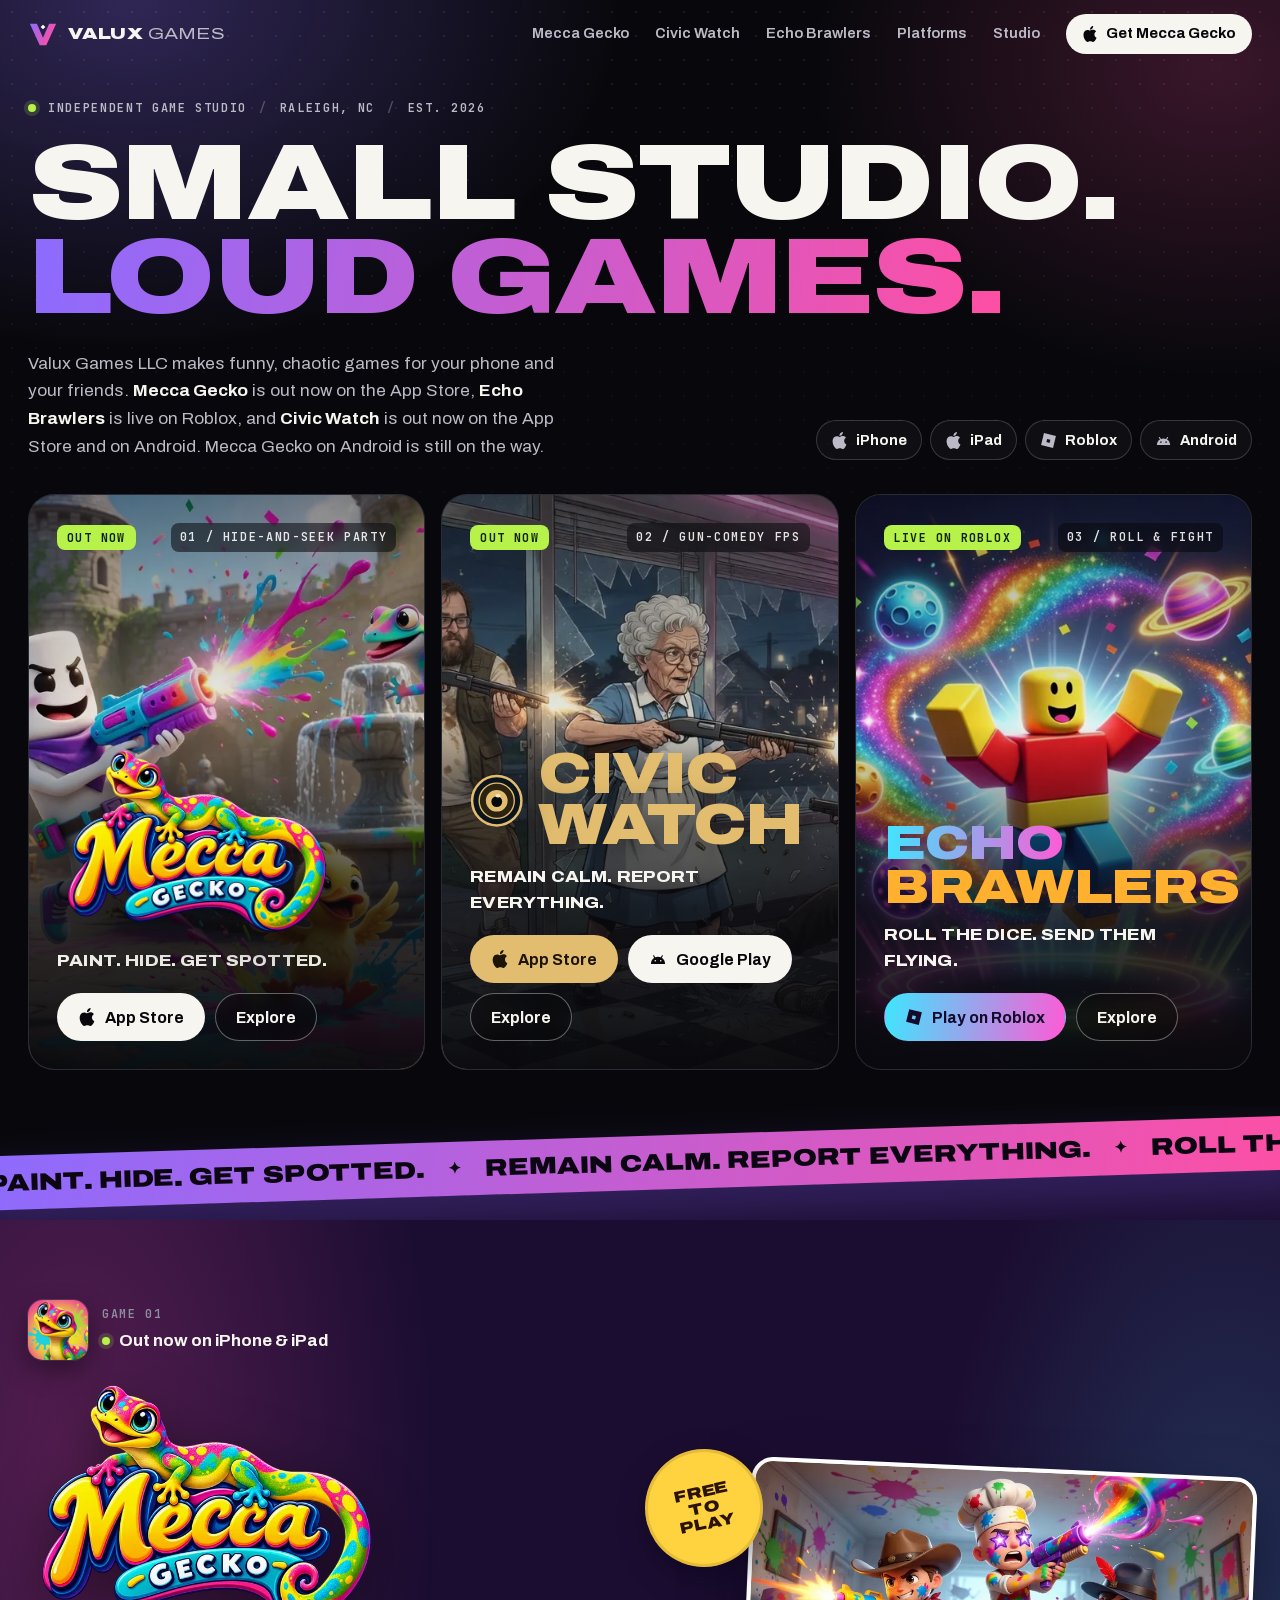
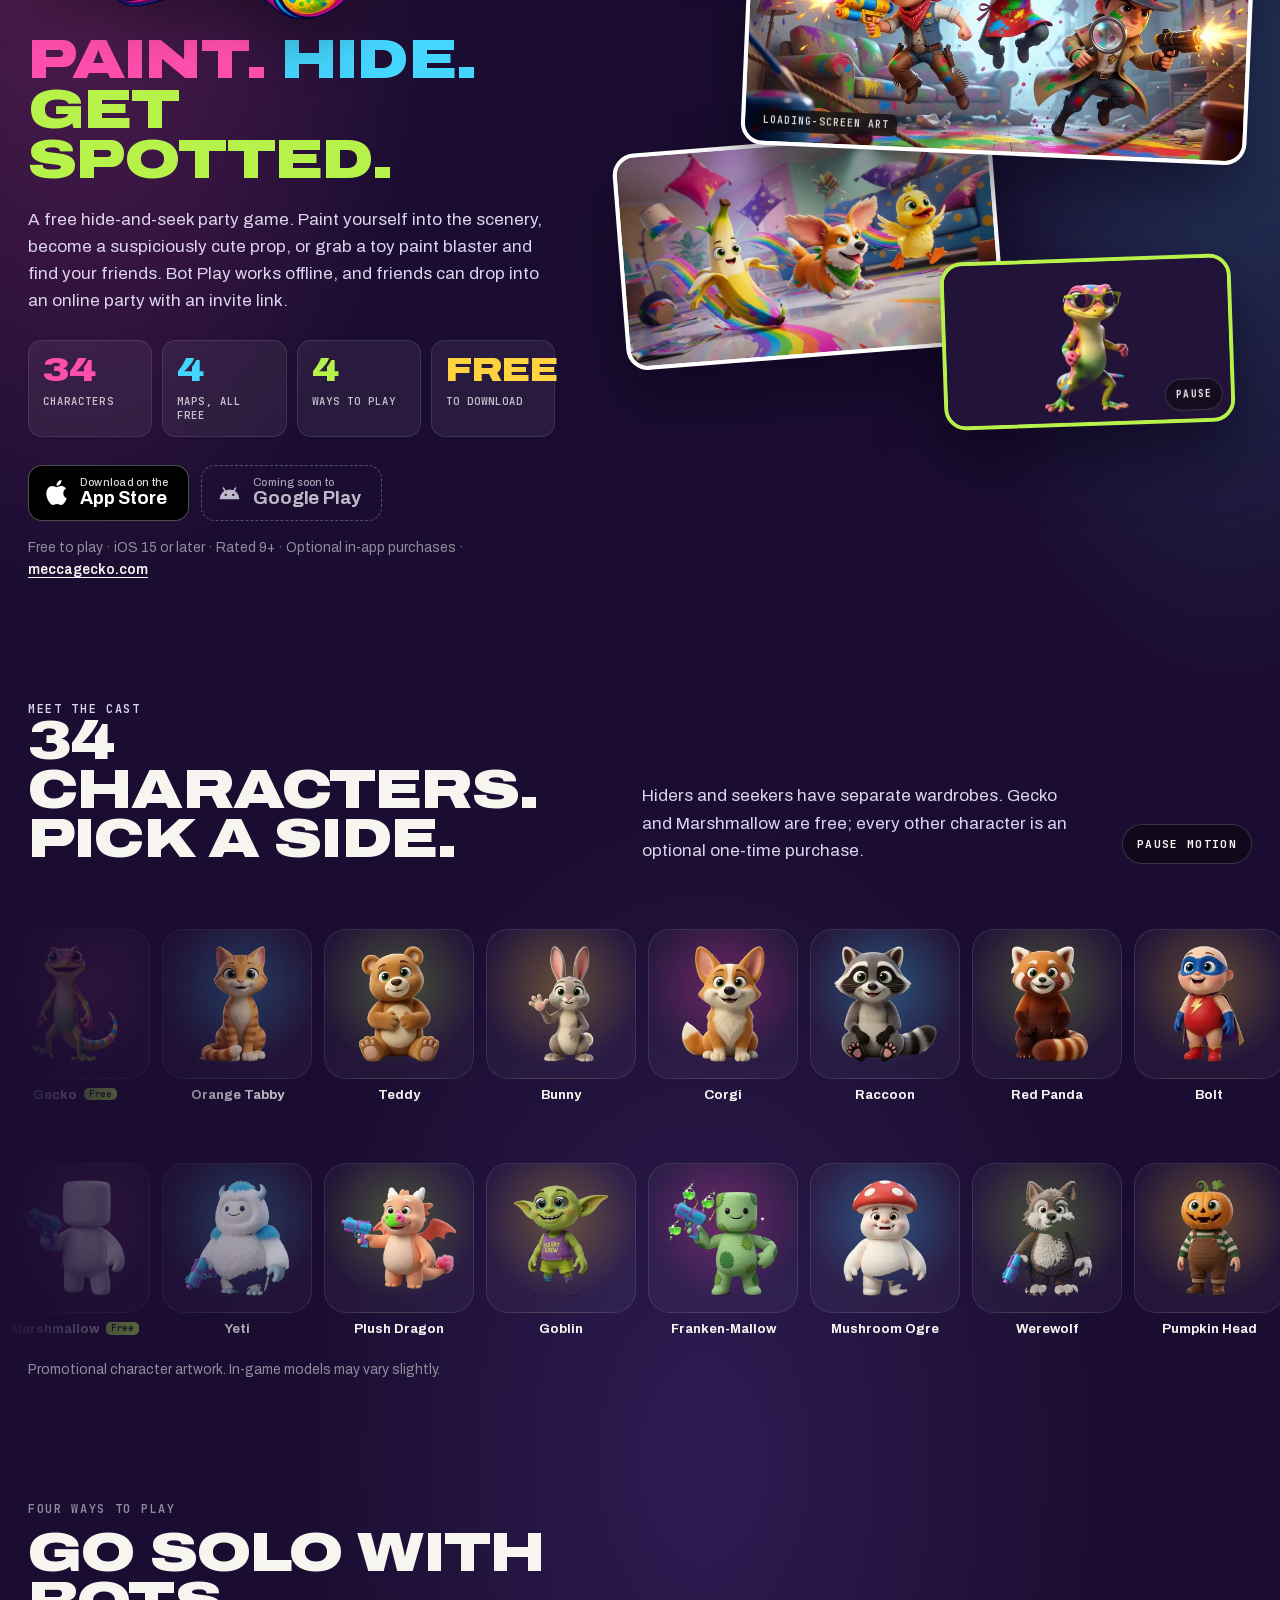
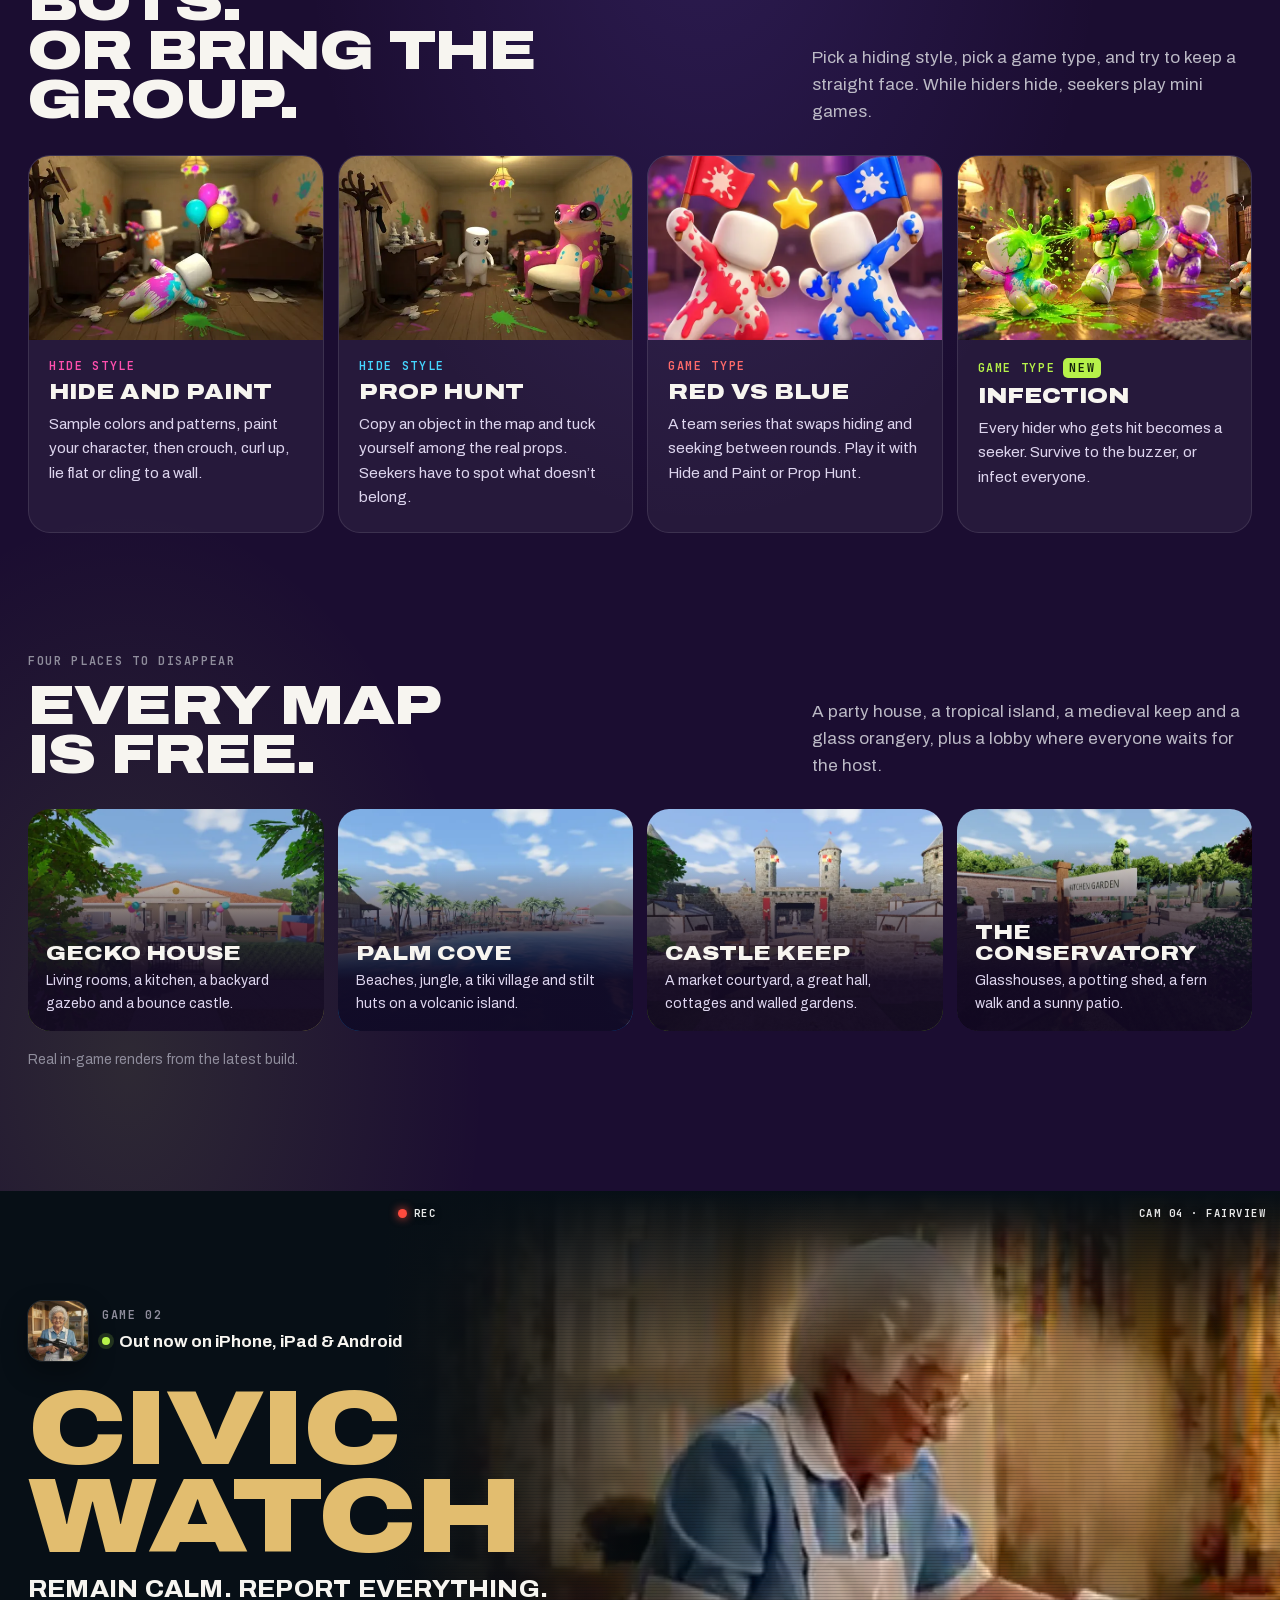
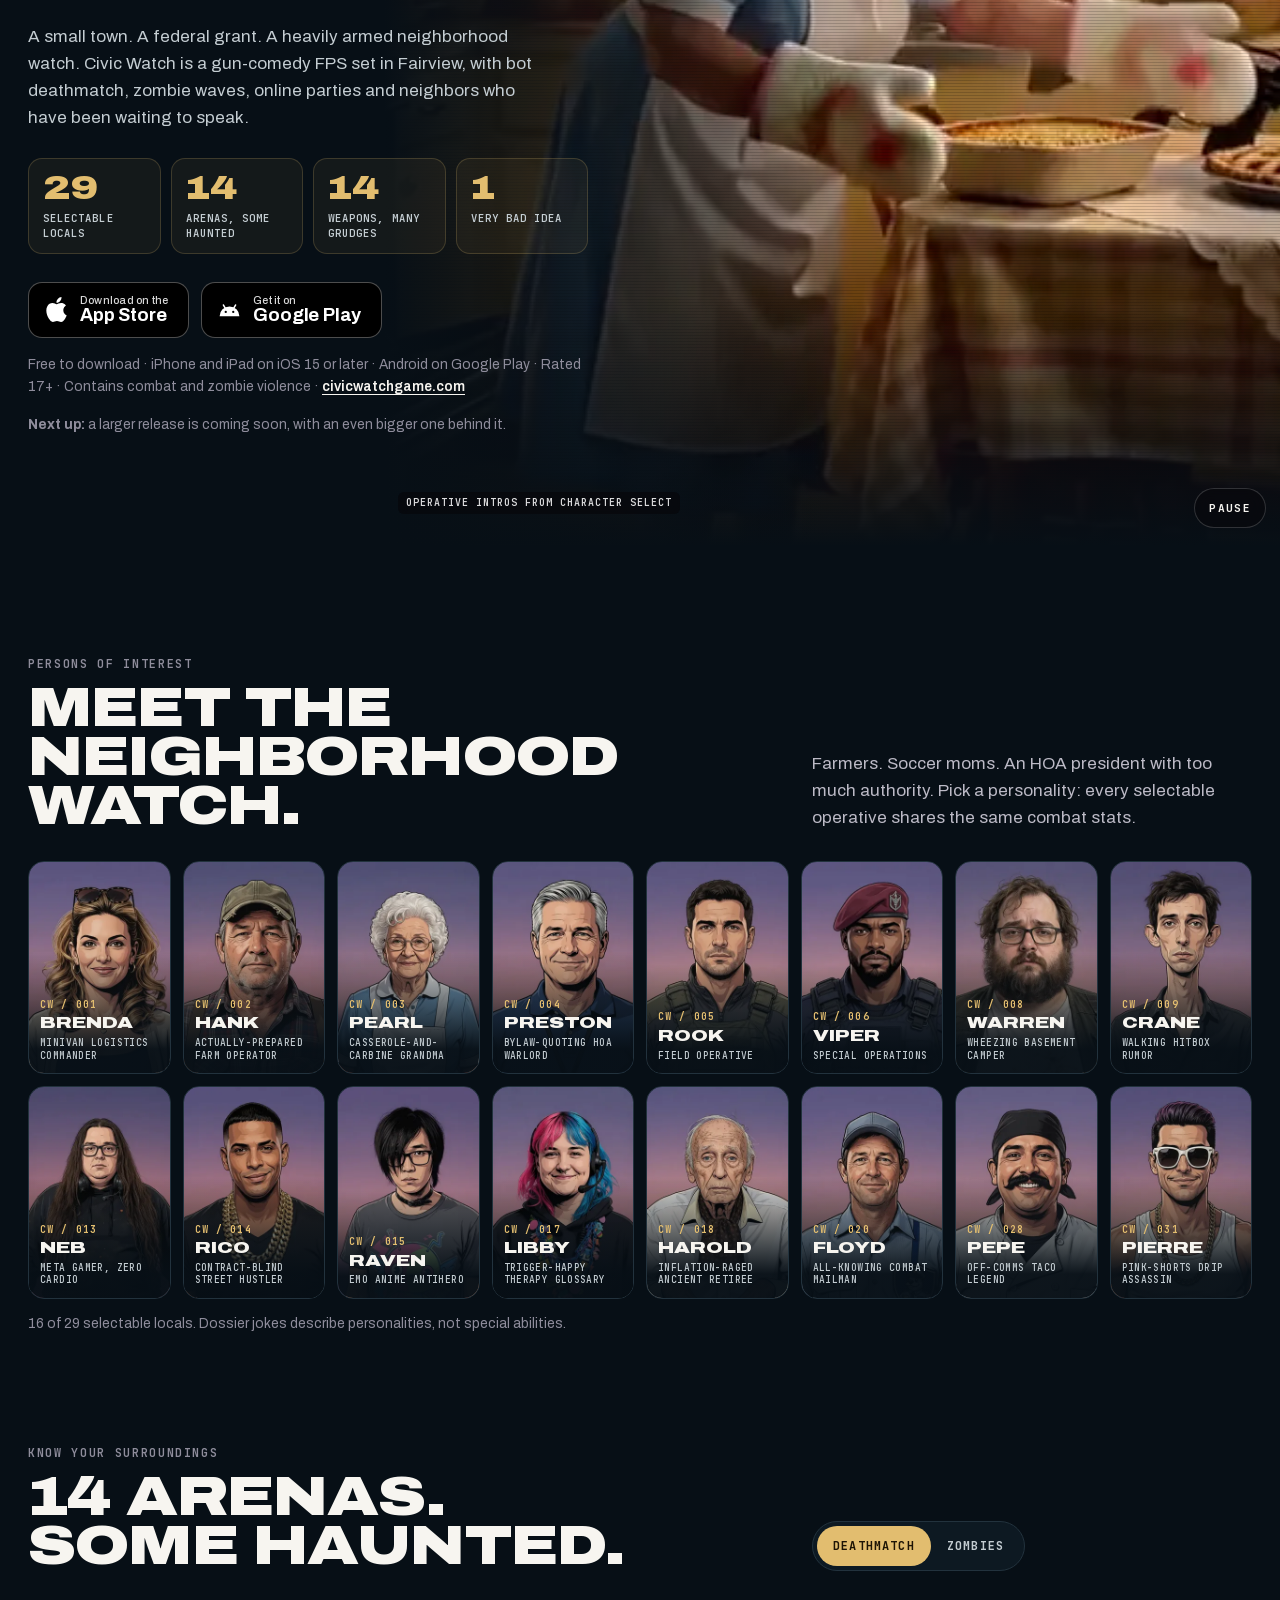
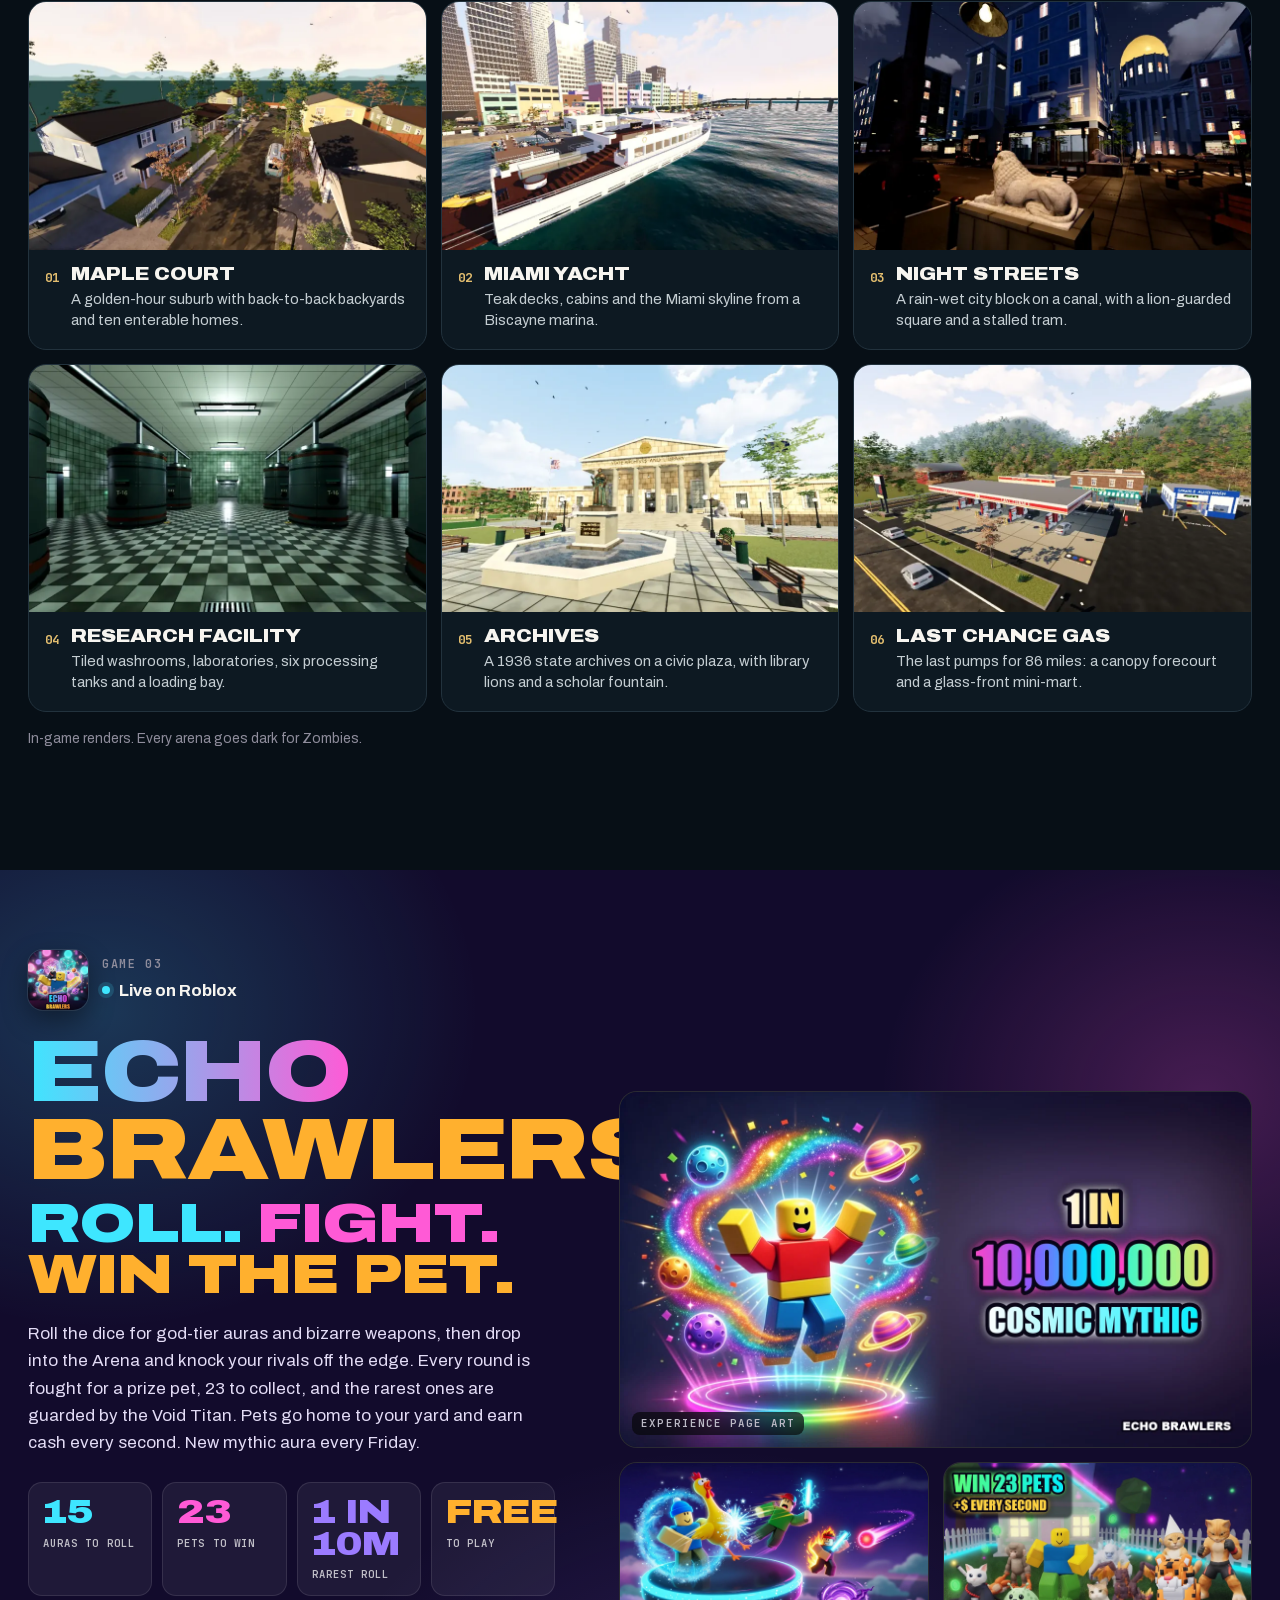
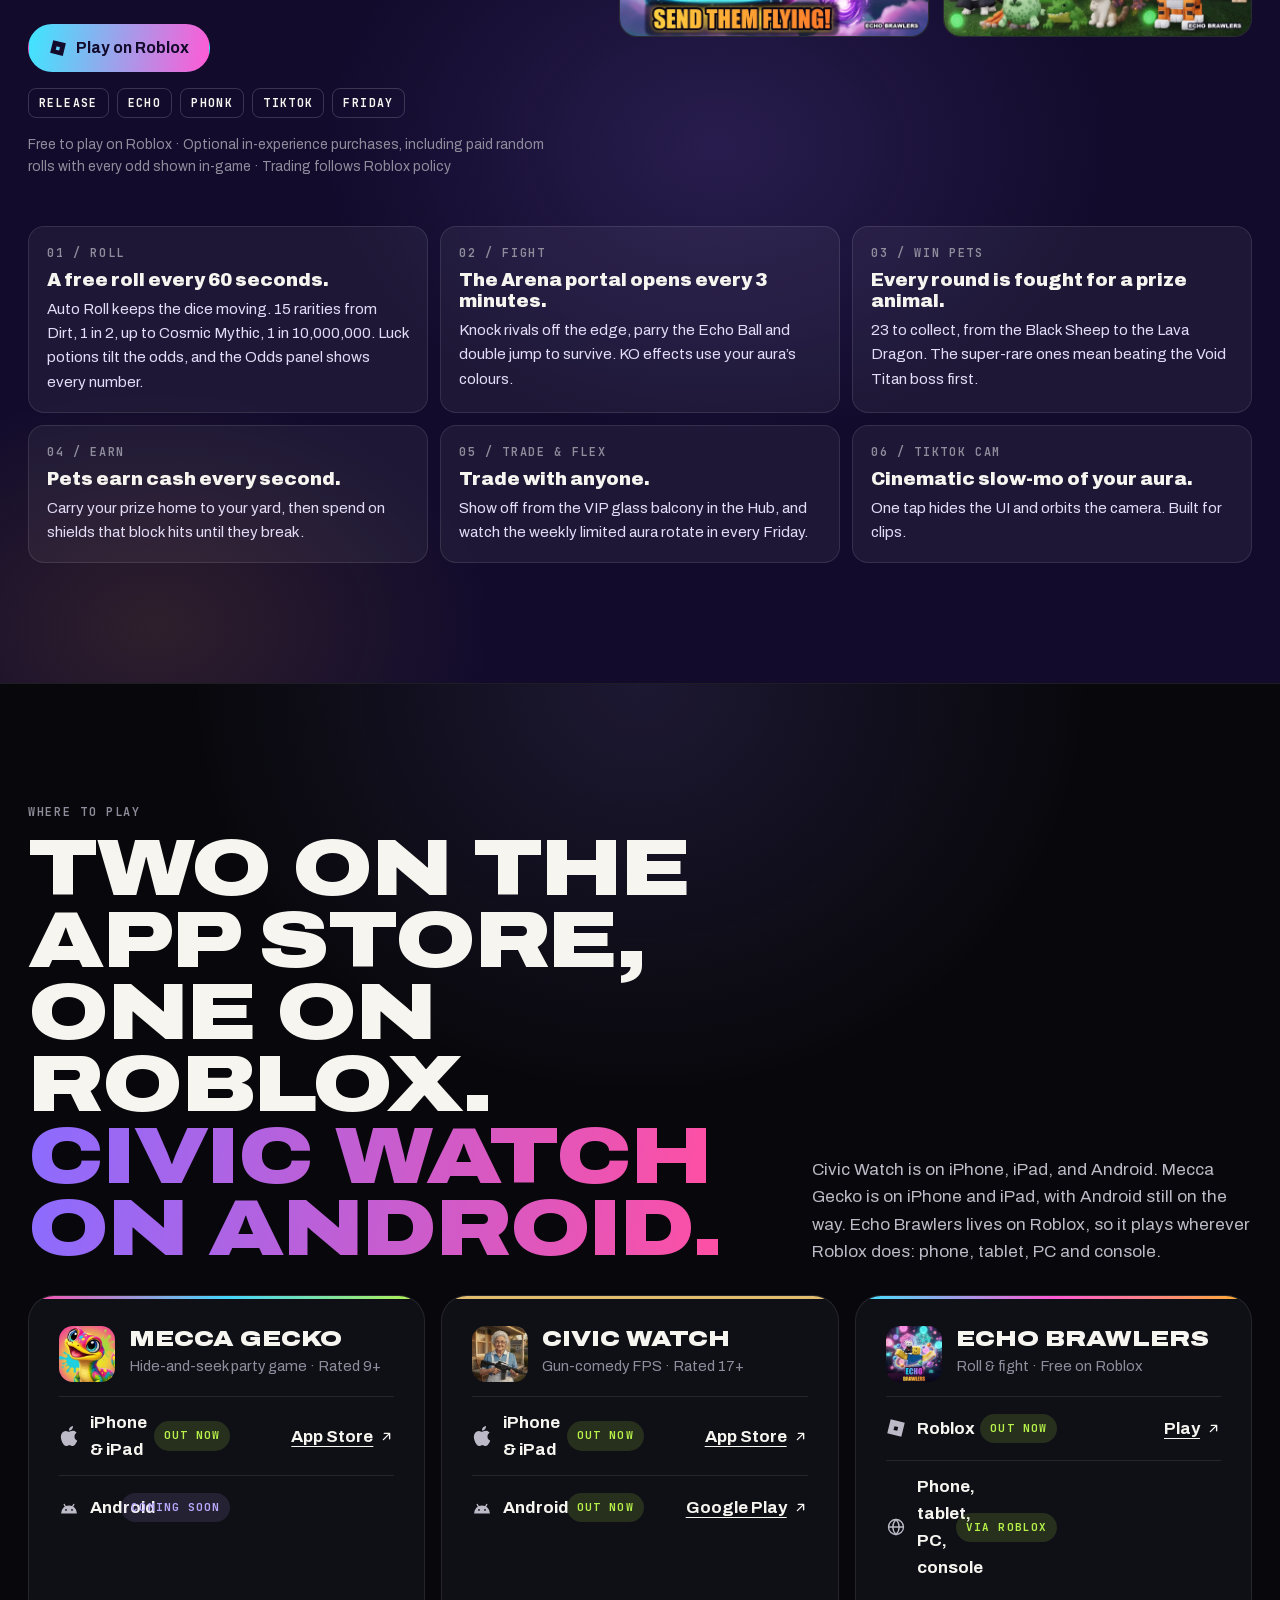
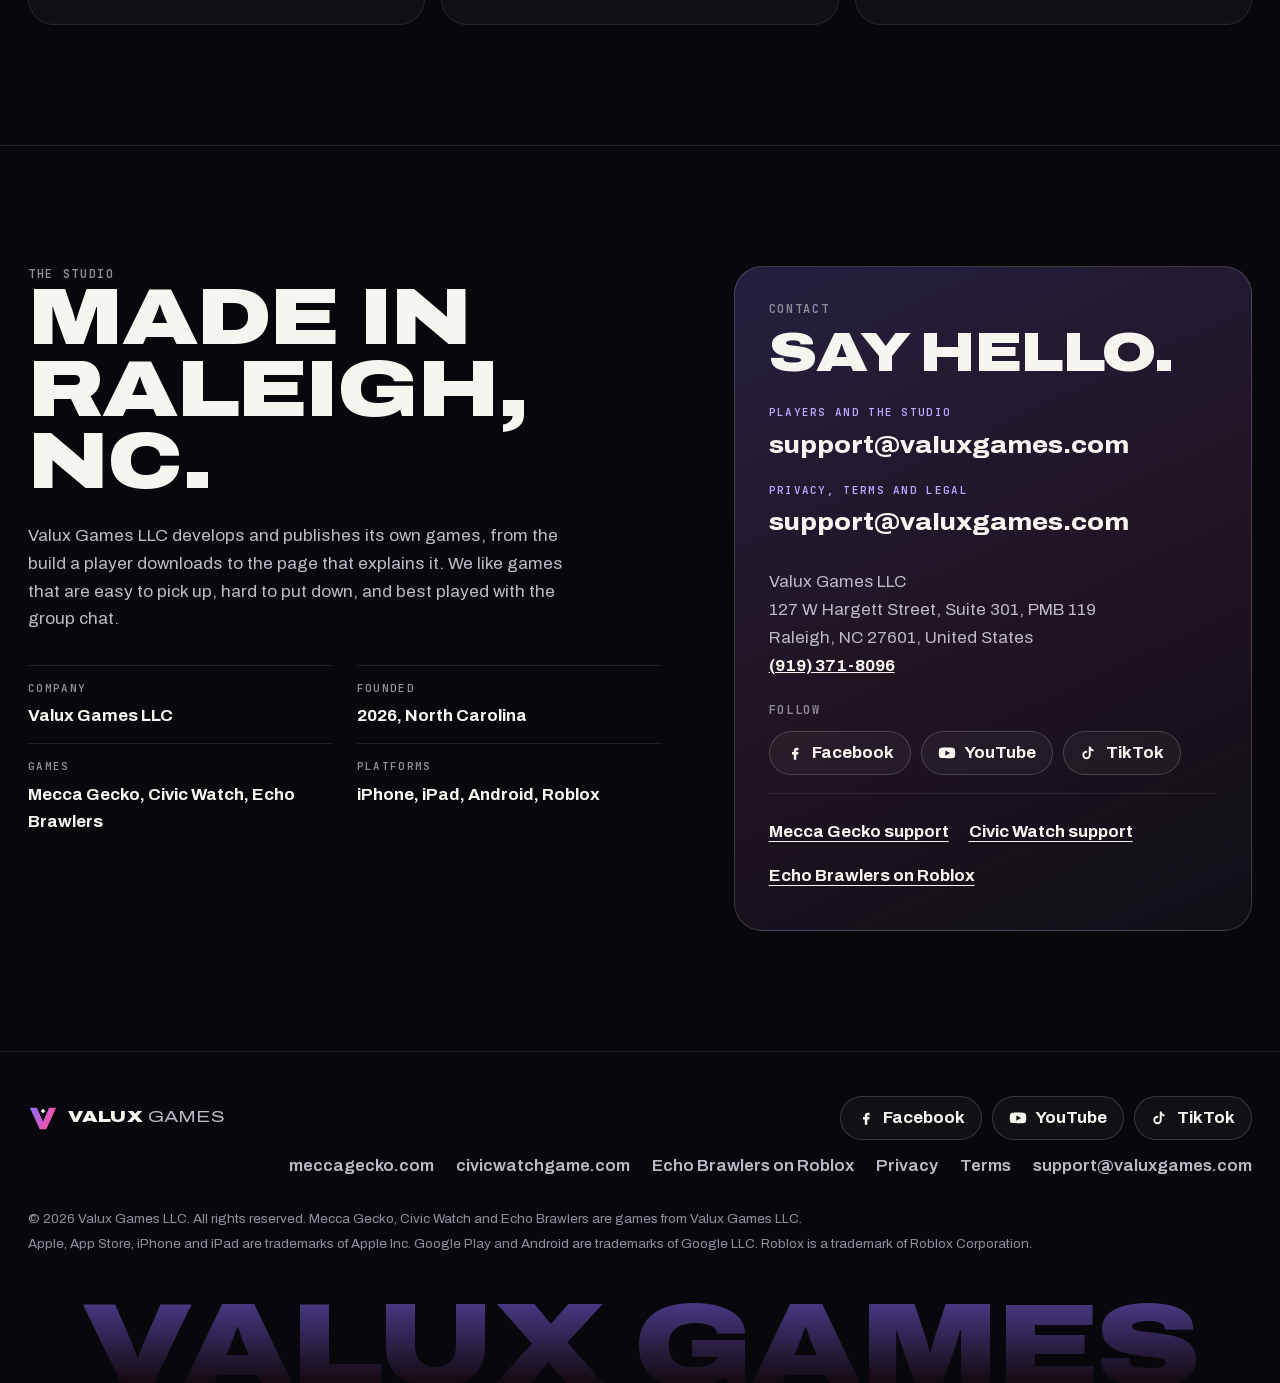
==== commit 30e4199f: "Put Civic Watch on Google Play. Mecca Gecko stays coming soon on Android. The Civic Watch listing is" ====
--- a/index.html
+++ b/index.html
@@ -2,20 +2,21 @@
 <html lang="en">
 <head>
   <meta charset="utf-8">
+  <meta name="google-site-verification" content="Qqxgv6stZn9w1vzO1f9sTG7I4jZkvKjdQhVLANsQQh8">
   <!-- Google tag (gtag.js) -->
-  <script async src="https://www.googletagmanager.com/gtag/js?id=G-8QK7CXD707"></script>
+  <script async src="https://www.googletagmanager.com/gtag/js?id=G-DVZCZV1Z40"></script>
   <script>
     window.dataLayer = window.dataLayer || [];
     function gtag(){dataLayer.push(arguments);}
     gtag('js', new Date());
 
-    gtag('config', 'G-8QK7CXD707');
+    gtag('config', 'G-DVZCZV1Z40');
   </script>
   <meta name="viewport" content="width=device-width, initial-scale=1, viewport-fit=cover">
   <meta name="theme-color" content="#08080c">
   <meta name="color-scheme" content="dark">
   <title>Valux Games — Independent mobile game studio</title>
-  <meta name="description" content="Valux Games LLC is an independent game studio in Raleigh, North Carolina. Mecca Gecko is out now on the App Store, Echo Brawlers is live on Roblox, Civic Watch is out on the App Store with a bigger update coming, and Android versions are on the way.">
+  <meta name="description" content="Valux Games LLC is an independent game studio in Raleigh, North Carolina. Mecca Gecko is out now on the App Store, Echo Brawlers is live on Roblox, and Civic Watch is out now on the App Store and Google Play. Mecca Gecko on Android is still on the way.">
   <link rel="canonical" href="https://valuxgames.com/">
   <link rel="icon" href="favicon.svg" type="image/svg+xml">
   <link rel="icon" href="icon.png" type="image/png" sizes="32x32">
@@ -90,11 +91,14 @@
         "@type": "VideoGame",
         "name": "Civic Watch",
         "url": "https://civicwatchgame.com/",
-        "sameAs": "https://apps.apple.com/us/app/civic-watch-fps/id6811555006",
+        "sameAs": [
+          "https://apps.apple.com/us/app/civic-watch-fps/id6811555006",
+          "https://play.google.com/store/apps/details?id=com.valuxgames.civicwatch&hl=en_US"
+        ],
         "image": "https://valuxgames.com/assets/civic/key.webp",
         "author": { "@id": "https://valuxgames.com/#studio" },
         "publisher": { "@id": "https://valuxgames.com/#studio" },
-        "gamePlatform": "iOS",
+        "gamePlatform": ["iOS", "Android"],
         "contentRating": "17+"
       },
       {
@@ -193,12 +197,12 @@
         <p class="hud hero-hud"><span class="dot"></span>Independent game studio <span class="sep">/</span> Raleigh, NC <span class="sep sm-hide">/</span> <span class="sm-hide">Est. 2026</span></p>
         <h1 id="hero-title" class="display hero-title">Small studio.<br><span class="grad-text">Loud games.</span></h1>
         <div class="hero-sub">
-          <p class="lede">Valux Games LLC makes funny, chaotic games for your phone and your friends. <strong>Mecca Gecko</strong> is out now on the App Store, <strong>Echo Brawlers</strong> is live on Roblox, <strong>Civic Watch</strong> just landed on the App Store with a bigger update close behind, and Android versions are on the way.</p>
+          <p class="lede">Valux Games LLC makes funny, chaotic games for your phone and your friends. <strong>Mecca Gecko</strong> is out now on the App Store, <strong>Echo Brawlers</strong> is live on Roblox, and <strong>Civic Watch</strong> is out now on the App Store and on Android. Mecca Gecko on Android is still on the way.</p>
           <ul class="platform-chips" aria-label="Platforms">
             <li><svg aria-hidden="true"><use href="#i-apple"/></svg>iPhone</li>
             <li><svg aria-hidden="true"><use href="#i-apple"/></svg>iPad</li>
             <li><svg aria-hidden="true"><use href="#i-roblox"/></svg>Roblox</li>
-            <li><svg aria-hidden="true"><use href="#i-android"/></svg>Android <small>Soon</small></li>
+            <li><svg aria-hidden="true"><use href="#i-android"/></svg>Android</li>
           </ul>
         </div>
 
@@ -233,6 +237,7 @@
               <p class="pick-line">Remain calm. Report everything.</p>
               <div class="pick-actions">
                 <a class="btn btn-gold" href="https://apps.apple.com/us/app/civic-watch-fps/id6811555006"><svg aria-hidden="true"><use href="#i-apple"/></svg>App Store</a>
+                <a class="btn btn-light" href="https://play.google.com/store/apps/details?id=com.valuxgames.civicwatch&amp;hl=en_US"><svg aria-hidden="true"><use href="#i-android"/></svg>Google Play</a>
                 <a class="btn btn-ghost" href="#civic-watch">Explore</a>
               </div>
             </div>
@@ -267,7 +272,7 @@
             <span>Roll the dice. Send them flying.</span><b>✦</b>
             <span>Out now on the App Store</span><b>✦</b>
             <span>Live on Roblox</span><b>✦</b>
-            <span>Android on the way</span><b>✦</b>
+            <span>Civic Watch on Google Play</span><b>✦</b>
             <span>Made in Raleigh</span><b>✦</b>
           </div>
           <div class="ticker-group">
@@ -276,7 +281,7 @@
             <span>Roll the dice. Send them flying.</span><b>✦</b>
             <span>Out now on the App Store</span><b>✦</b>
             <span>Live on Roblox</span><b>✦</b>
-            <span>Android on the way</span><b>✦</b>
+            <span>Civic Watch on Google Play</span><b>✦</b>
             <span>Made in Raleigh</span><b>✦</b>
           </div>
         </div>
@@ -529,7 +534,7 @@
               <img class="app-icon" src="assets/civic/icon.webp" width="160" height="160" alt="" loading="lazy">
               <div>
                 <p class="hud">Game 02</p>
-                <p class="status"><span class="dot"></span>Out now on iPhone &amp; iPad</p>
+                <p class="status"><span class="dot"></span>Out now on iPhone, iPad &amp; Android</p>
               </div>
             </div>
             <h2 id="civic-title" class="display civic-title">Civic<br>Watch</h2>
@@ -543,9 +548,9 @@
             </dl>
             <div class="store-row">
               <a class="store-btn" href="https://apps.apple.com/us/app/civic-watch-fps/id6811555006"><svg aria-hidden="true"><use href="#i-apple"/></svg><span><small>Download on the</small>App Store</span></a>
-              <span class="store-btn is-soon"><svg aria-hidden="true"><use href="#i-android"/></svg><span><small>Coming soon to</small>Google Play</span></span>
-            </div>
-            <p class="fine">Free to download · iOS 15 or later · Rated 17+ · Contains combat and zombie violence · <a href="https://civicwatchgame.com/">civicwatchgame.com</a></p>
+              <a class="store-btn" href="https://play.google.com/store/apps/details?id=com.valuxgames.civicwatch&amp;hl=en_US"><svg aria-hidden="true"><use href="#i-android"/></svg><span><small>Get it on</small>Google Play</span></a>
+            </div>
+            <p class="fine">Free to download · iPhone and iPad on iOS 15 or later · Android on Google Play · Rated 17+ · Contains combat and zombie violence · <a href="https://civicwatchgame.com/">civicwatchgame.com</a></p>
             <p class="fine"><strong>Next up:</strong> a larger release is coming soon, with an even bigger one behind it.</p>
           </div>
         </div>
@@ -689,9 +694,9 @@
         <div class="section-head split" data-reveal>
           <div>
             <p class="hud">Where to play</p>
-            <h2 id="platforms-title" class="h2">Two on the App Store, one on Roblox.<br><span class="grad-text">Android next.</span></h2>
-          </div>
-          <p class="note">Mecca Gecko and Civic Watch are built for touch first, on iPhone and iPad, with Android versions in the works. Echo Brawlers lives on Roblox, so it plays wherever Roblox does: phone, tablet, PC and console.</p>
+            <h2 id="platforms-title" class="h2">Two on the App Store, one on Roblox.<br><span class="grad-text">Civic Watch on Android.</span></h2>
+          </div>
+          <p class="note">Civic Watch is on iPhone, iPad, and Android. Mecca Gecko is on iPhone and iPad, with Android still on the way. Echo Brawlers lives on Roblox, so it plays wherever Roblox does: phone, tablet, PC and console.</p>
         </div>
         <div class="plat-grid">
           <article class="plat-card plat-mecca" data-reveal>
@@ -730,7 +735,8 @@
               </li>
               <li>
                 <span class="plat-name"><svg aria-hidden="true"><use href="#i-android"/></svg>Android</span>
-                <span class="pill pill-soon">Coming soon</span>
+                <span class="pill pill-live">Out now</span>
+                <a href="https://play.google.com/store/apps/details?id=com.valuxgames.civicwatch&amp;hl=en_US">Google Play<svg aria-hidden="true"><use href="#i-arrow"/></svg></a>
               </li>
             </ul>
           </article>
@@ -768,7 +774,7 @@
             <div><dt>Company</dt><dd>Valux Games LLC</dd></div>
             <div><dt>Founded</dt><dd>2026, North Carolina</dd></div>
             <div><dt>Games</dt><dd>Mecca Gecko, Civic Watch, Echo Brawlers</dd></div>
-            <div><dt>Platforms</dt><dd>iPhone, iPad, Roblox, Android soon</dd></div>
+            <div><dt>Platforms</dt><dd>iPhone, iPad, Android, Roblox</dd></div>
           </dl>
         </div>
 
